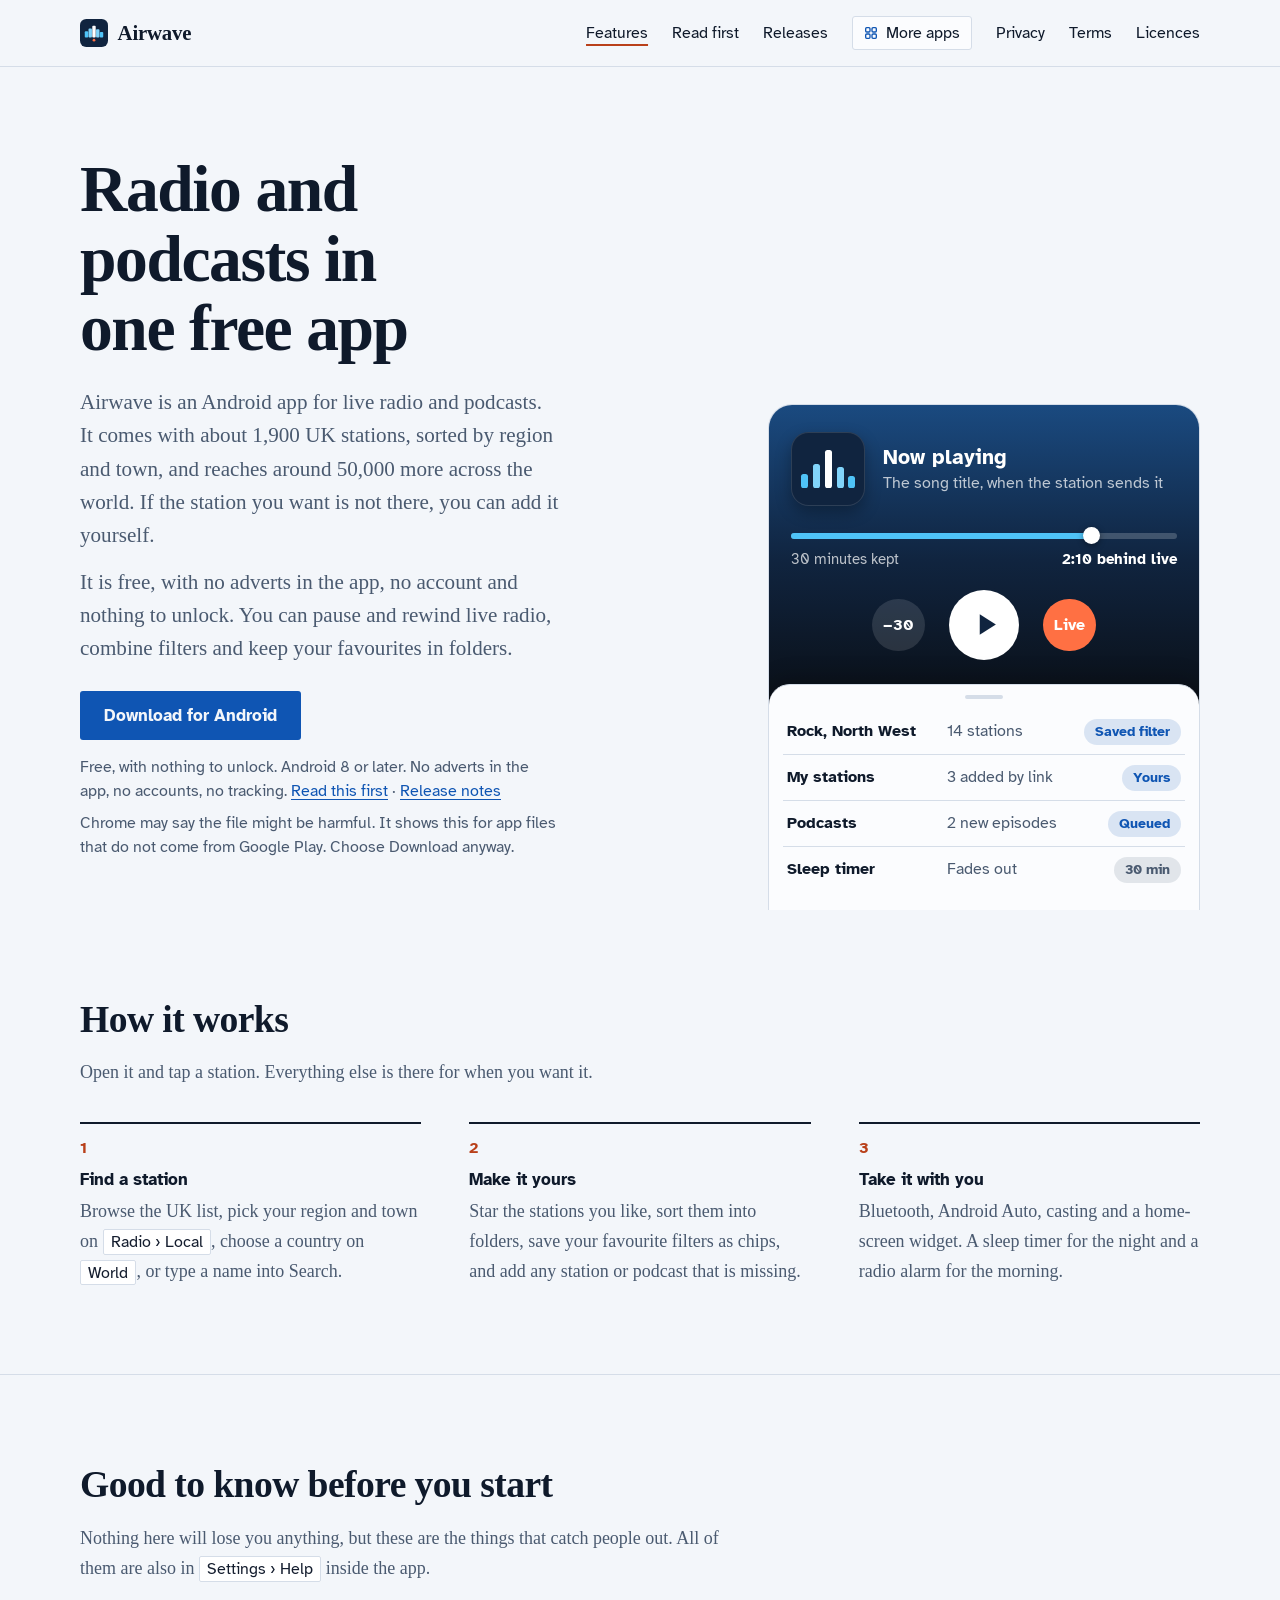
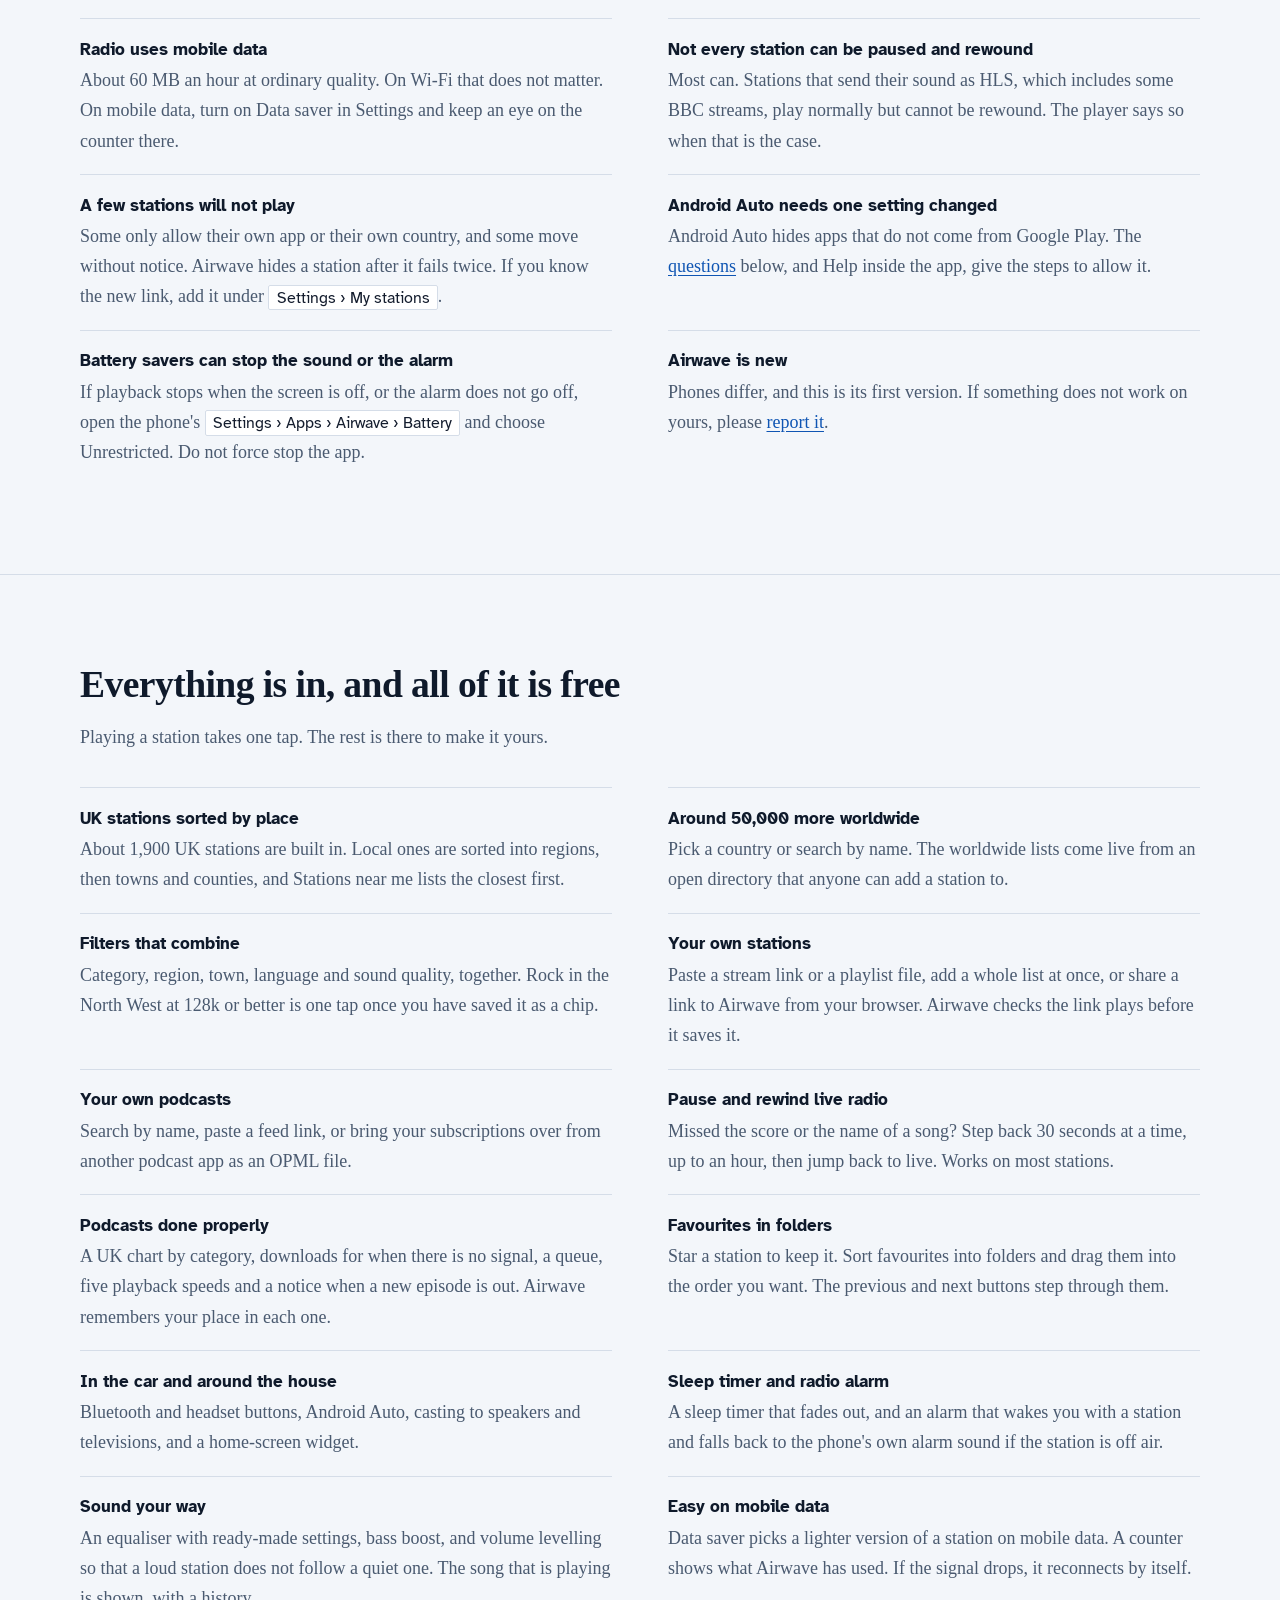
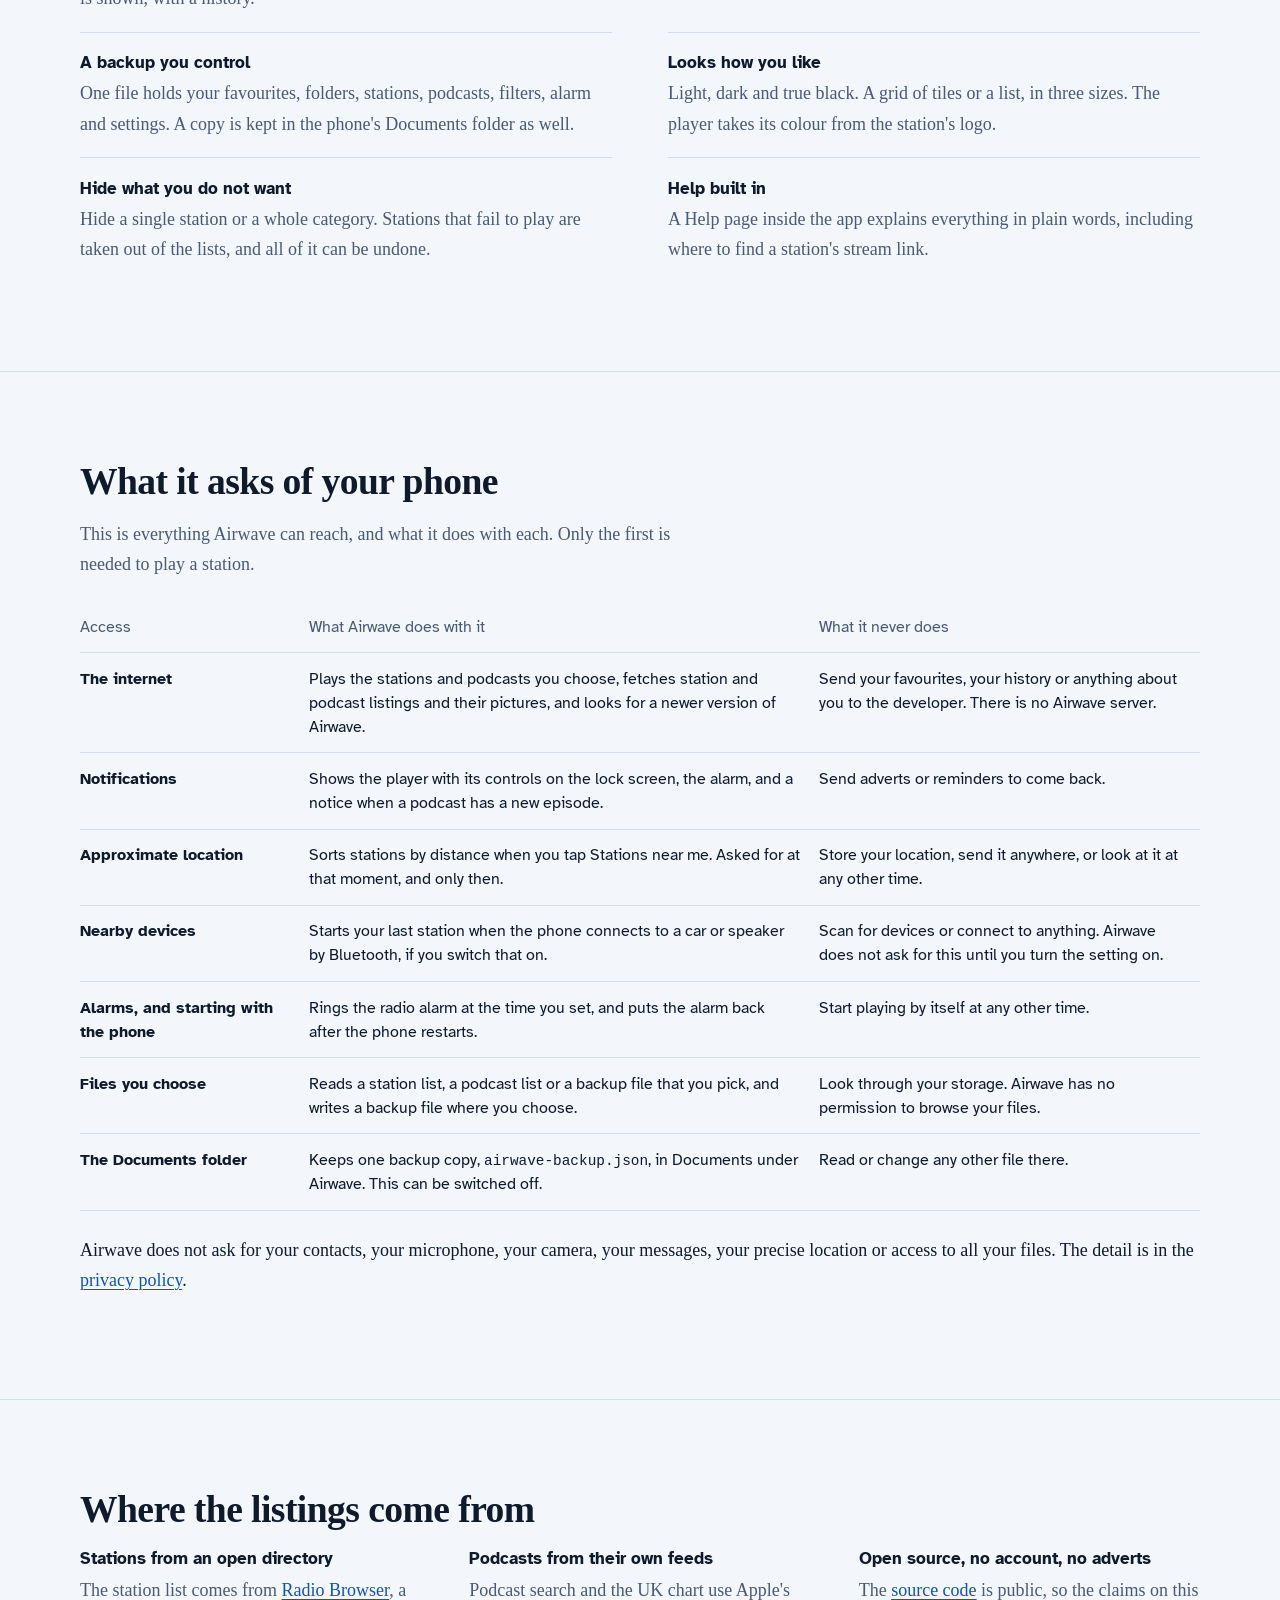
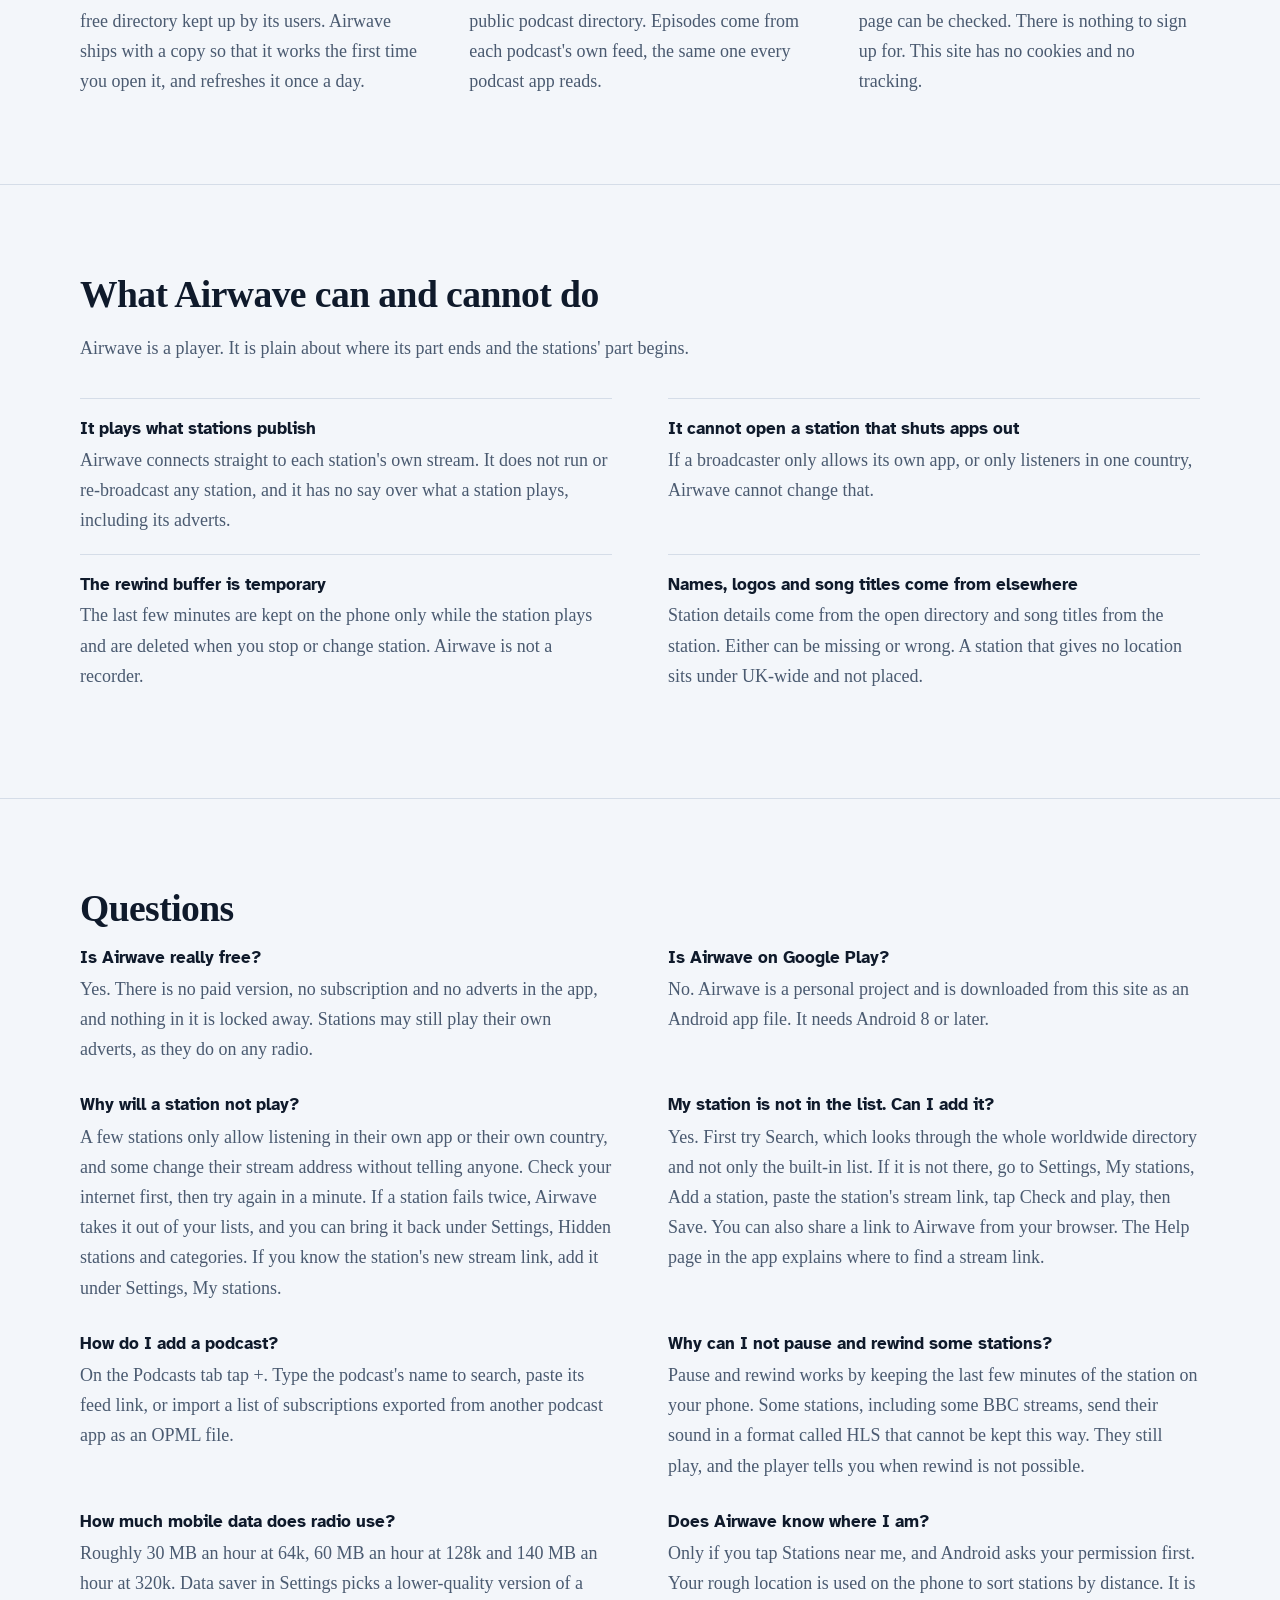
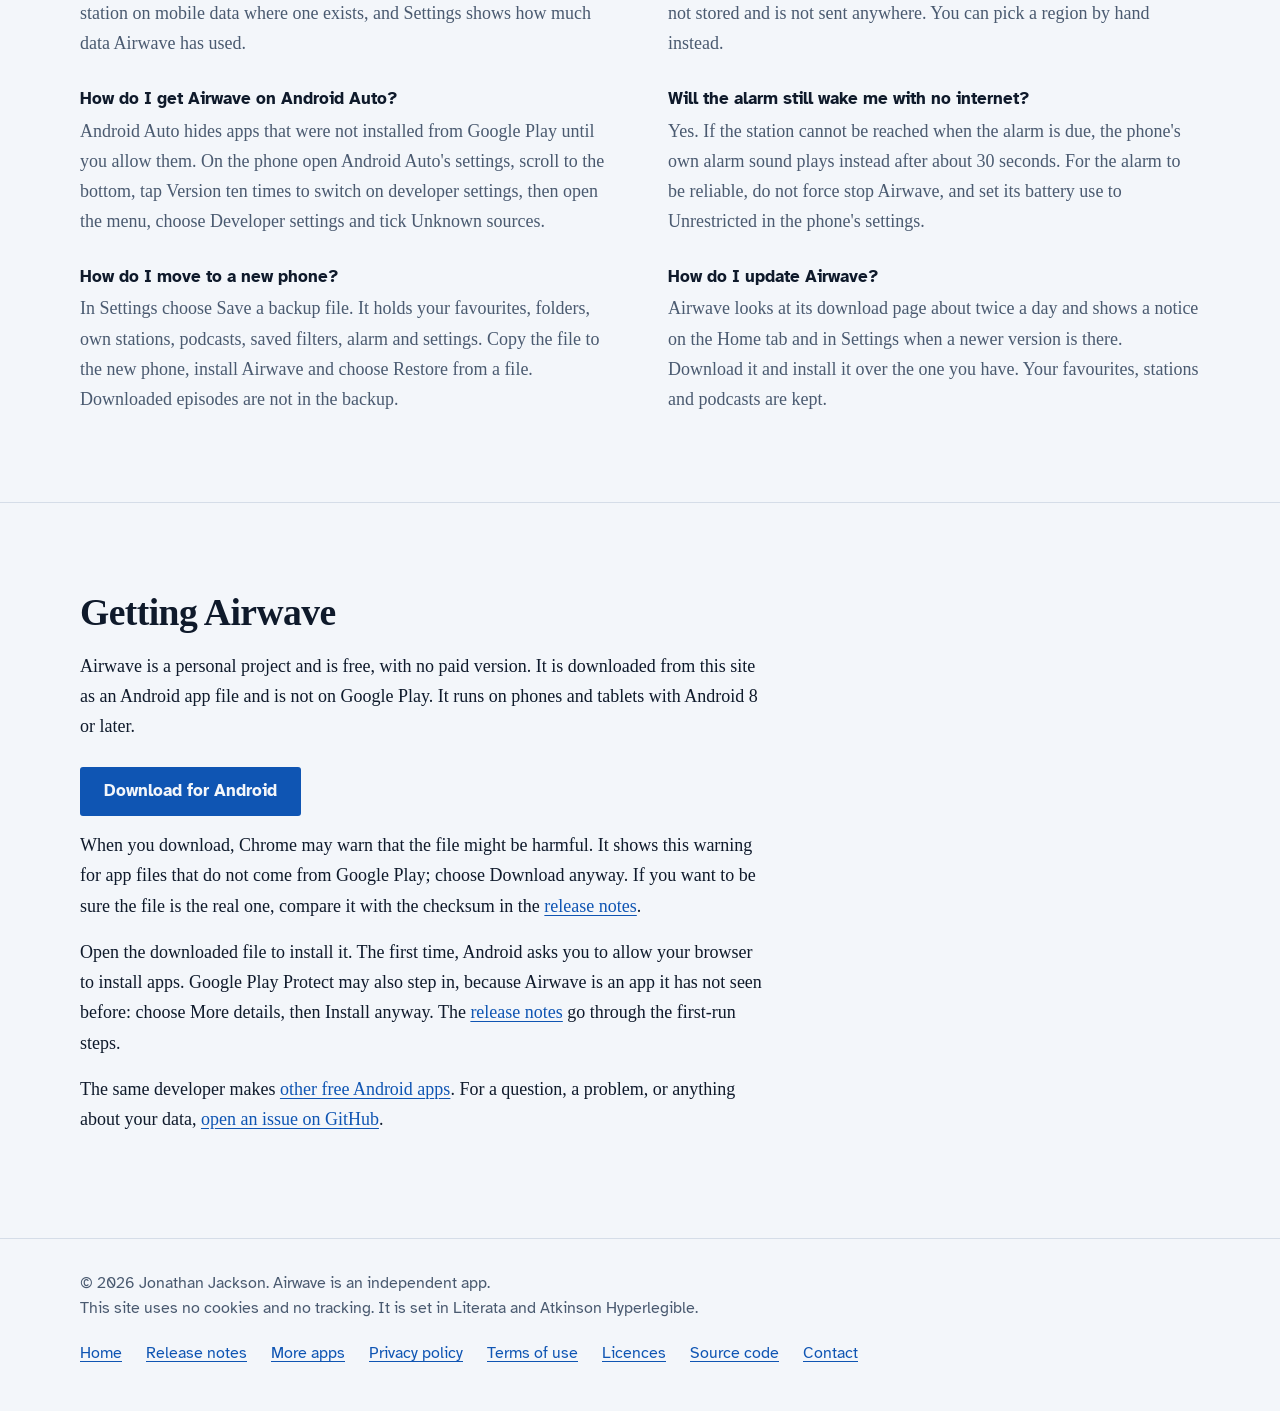
==== index.html @ a611cf80 "Airwave 1.0: first public release" ====
<!DOCTYPE html>
<html lang="en-GB">
<head>
<meta charset="utf-8">
<meta name="viewport" content="width=device-width, initial-scale=1">
<title>Airwave: a free radio and podcast app for Android</title>
<meta name="description" content="Airwave plays UK radio by region and town and around 50,000 stations worldwide, plus podcasts. Add your own stations, pause and rewind live radio. Free, no adverts in the app.">
<meta name="author" content="Jonathan Jackson">
<link rel="canonical" href="https://customgpter.github.io/airwave/">
<meta name="theme-color" content="#f3f6fa" media="(prefers-color-scheme: light)">
<meta name="theme-color" content="#0a0f16" media="(prefers-color-scheme: dark)">
<meta property="og:type" content="website">
<meta property="og:site_name" content="Airwave">
<meta property="og:title" content="Airwave: a free radio and podcast app for Android">
<meta property="og:description" content="Airwave plays UK radio by region and town and around 50,000 stations worldwide, plus podcasts. Add your own stations, pause and rewind live radio. Free, no adverts in the app.">
<meta property="og:url" content="https://customgpter.github.io/airwave/">
<meta property="og:image" content="https://customgpter.github.io/airwave/assets/og.png">
<meta property="og:image:width" content="1200">
<meta property="og:image:height" content="630">
<meta property="og:image:alt" content="The Airwave icon, five rising bars, beside the words: radio and podcasts in one free app">
<meta property="og:locale" content="en_GB">
<meta name="twitter:card" content="summary_large_image">
<link rel="icon" href="assets/favicon.svg" type="image/svg+xml">
<link rel="apple-touch-icon" href="assets/apple-touch-icon.png">
<link rel="preload" href="assets/fonts/literata-latin-700-normal.woff2" as="font" type="font/woff2" crossorigin>
<link rel="preload" href="assets/fonts/literata-latin-400-normal.woff2" as="font" type="font/woff2" crossorigin>
<link rel="stylesheet" href="assets/site.css?v=1">
<script type="application/ld+json">{"@context":"https://schema.org","@type":"SoftwareApplication","name":"Airwave","url":"https://customgpter.github.io/airwave/","description":"Airwave is an Android app for live radio and podcasts, with UK stations sorted by region and town, a worldwide directory, your own stations and podcasts, and pause and rewind for live radio.","applicationCategory":"MultimediaApplication","applicationSubCategory":"Internet radio and podcast player","operatingSystem":"Android 8 or later","softwareVersion":"1.0","downloadUrl":"https://github.com/CustomGPTer/airwave/releases/latest/download/Airwave.apk","releaseNotes":"https://customgpter.github.io/airwave/releases.html","offers":{"@type":"Offer","price":"0","priceCurrency":"GBP"},"inLanguage":"en-GB","image":"https://customgpter.github.io/airwave/assets/og.png","featureList":["UK stations sorted by place","Around 50,000 more worldwide","Filters that combine","Your own stations","Your own podcasts","Pause and rewind live radio","Podcasts done properly","Favourites in folders","In the car and around the house","Sleep timer and radio alarm","Sound your way","Easy on mobile data","A backup you control","Looks how you like","Hide what you do not want","Help built in"],"author":{"@type":"Person","name":"Jonathan Jackson"}}</script>
<script type="application/ld+json">{"@context":"https://schema.org","@type":"WebSite","name":"Airwave","url":"https://customgpter.github.io/airwave/","inLanguage":"en-GB"}</script>
<script type="application/ld+json">{"@context":"https://schema.org","@type":"FAQPage","mainEntity":[{"@type":"Question","name":"Is Airwave really free?","acceptedAnswer":{"@type":"Answer","text":"Yes. There is no paid version, no subscription and no adverts in the app, and nothing in it is locked away. Stations may still play their own adverts, as they do on any radio."}},{"@type":"Question","name":"Is Airwave on Google Play?","acceptedAnswer":{"@type":"Answer","text":"No. Airwave is a personal project and is downloaded from this site as an Android app file. It needs Android 8 or later."}},{"@type":"Question","name":"Why will a station not play?","acceptedAnswer":{"@type":"Answer","text":"A few stations only allow listening in their own app or their own country, and some change their stream address without telling anyone. Check your internet first, then try again in a minute. If a station fails twice, Airwave takes it out of your lists, and you can bring it back under Settings, Hidden stations and categories. If you know the station's new stream link, add it under Settings, My stations."}},{"@type":"Question","name":"My station is not in the list. Can I add it?","acceptedAnswer":{"@type":"Answer","text":"Yes. First try Search, which looks through the whole worldwide directory and not only the built-in list. If it is not there, go to Settings, My stations, Add a station, paste the station's stream link, tap Check and play, then Save. You can also share a link to Airwave from your browser. The Help page in the app explains where to find a stream link."}},{"@type":"Question","name":"How do I add a podcast?","acceptedAnswer":{"@type":"Answer","text":"On the Podcasts tab tap +. Type the podcast's name to search, paste its feed link, or import a list of subscriptions exported from another podcast app as an OPML file."}},{"@type":"Question","name":"Why can I not pause and rewind some stations?","acceptedAnswer":{"@type":"Answer","text":"Pause and rewind works by keeping the last few minutes of the station on your phone. Some stations, including some BBC streams, send their sound in a format called HLS that cannot be kept this way. They still play, and the player tells you when rewind is not possible."}},{"@type":"Question","name":"How much mobile data does radio use?","acceptedAnswer":{"@type":"Answer","text":"Roughly 30 MB an hour at 64k, 60 MB an hour at 128k and 140 MB an hour at 320k. Data saver in Settings picks a lower-quality version of a station on mobile data where one exists, and Settings shows how much data Airwave has used."}},{"@type":"Question","name":"Does Airwave know where I am?","acceptedAnswer":{"@type":"Answer","text":"Only if you tap Stations near me, and Android asks your permission first. Your rough location is used on the phone to sort stations by distance. It is not stored and is not sent anywhere. You can pick a region by hand instead."}},{"@type":"Question","name":"How do I get Airwave on Android Auto?","acceptedAnswer":{"@type":"Answer","text":"Android Auto hides apps that were not installed from Google Play until you allow them. On the phone open Android Auto's settings, scroll to the bottom, tap Version ten times to switch on developer settings, then open the menu, choose Developer settings and tick Unknown sources."}},{"@type":"Question","name":"Will the alarm still wake me with no internet?","acceptedAnswer":{"@type":"Answer","text":"Yes. If the station cannot be reached when the alarm is due, the phone's own alarm sound plays instead after about 30 seconds. For the alarm to be reliable, do not force stop Airwave, and set its battery use to Unrestricted in the phone's settings."}},{"@type":"Question","name":"How do I move to a new phone?","acceptedAnswer":{"@type":"Answer","text":"In Settings choose Save a backup file. It holds your favourites, folders, own stations, podcasts, saved filters, alarm and settings. Copy the file to the new phone, install Airwave and choose Restore from a file. Downloaded episodes are not in the backup."}},{"@type":"Question","name":"How do I update Airwave?","acceptedAnswer":{"@type":"Answer","text":"Airwave looks at its download page about twice a day and shows a notice on the Home tab and in Settings when a newer version is there. Download it and install it over the one you have. Your favourites, stations and podcasts are kept."}}]}</script>
</head>
<body>
<a class="skip" href="#main">Skip to content</a>
<header class="masthead">
<div class="wrap">
<a class="brand" href="./" aria-label="Airwave home"><svg viewBox="0 0 108 108" aria-hidden="true"><rect width="108" height="108" rx="24" fill="#10243f"/><g transform="translate(54 54) scale(1.32) translate(-56 -55)"><rect x="29" y="50" width="10" height="18" rx="2.5" fill="#4fc3f7"/><rect x="40" y="42" width="10" height="26" rx="2.5" fill="#81d4fa"/><rect x="51" y="34" width="10" height="34" rx="2.5" fill="#fff"/><rect x="62" y="44" width="10" height="24" rx="2.5" fill="#81d4fa"/><rect x="73" y="52" width="10" height="16" rx="2.5" fill="#4fc3f7"/><circle cx="56" cy="76" r="4" fill="#ff7043"/></g></svg><span>Airwave</span></a>
<nav aria-label="Main"><ul><li><a href="./#features" aria-current="page">Features</a></li><li><a href="./#first">Read first</a></li><li><a href="releases.html">Releases</a></li><li><a class="more-apps" href="more-apps.html"><svg viewBox="0 0 24 24" aria-hidden="true"><rect x="4" y="4" width="6.5" height="6.5" rx="1.6"/><rect x="13.5" y="4" width="6.5" height="6.5" rx="1.6"/><rect x="4" y="13.5" width="6.5" height="6.5" rx="1.6"/><rect x="13.5" y="13.5" width="6.5" height="6.5" rx="1.6"/></svg>More apps</a></li><li><a href="privacy.html">Privacy</a></li><li><a href="terms.html">Terms</a></li><li><a href="licences.html">Licences</a></li></ul></nav>
</div>
</header>
<main id="main">
<div class="hero">
<div class="wrap hero-grid">
<div class="hero-copy">
<h1>Radio and podcasts in one free app</h1>
<p class="lede">Airwave is an Android app for live radio and podcasts. It comes with about 1,900 UK stations, sorted by region and town, and reaches around 50,000 more across the world. If the station you want is not there, you can add it yourself.</p>
<p class="lede">It is free, with no adverts in the app, no account and nothing to unlock. You can pause and rewind live radio, combine filters and keep your favourites in folders.</p>
<p class="get"><a class="button" href="https://github.com/CustomGPTer/airwave/releases/latest/download/Airwave.apk">Download for Android</a></p>
<p class="facts">Free, with nothing to unlock. Android 8 or later. No adverts in the app, no accounts, no tracking. <a href="#first">Read this first</a> &middot; <a href="releases.html">Release notes</a></p>
<p class="facts">Chrome may say the file might be harmful. It shows this for app files that do not come from Google Play. Choose Download anyway.</p>
</div>
<div class="demo" role="img" aria-label="An example of Airwave at work. A station is playing, paused two minutes behind live, with buttons to step back, play and return to live. Below, a list shows a saved filter for rock stations in the North West, three stations the listener added, two new podcast episodes and a sleep timer."><div class="playing"><div class="pl-top"><span class="pl-art"><span class="pl-bars"><i style="--h:38;--i:0"></i><i style="--h:62;--i:1"></i><i style="--h:100;--i:2"></i><i style="--h:56;--i:3"></i><i style="--h:32;--i:4"></i></span></span><span class="pl-text"><span class="pl-name">Now playing</span><span class="pl-song">The song title, when the station sends it</span></span></div><div class="pl-line"><b></b><i></i></div><div class="pl-meta"><span>30 minutes kept</span><span class="pl-behind">2:10 behind live</span></div><div class="pl-keys"><span>&minus;30</span><span class="go"><svg viewBox="0 0 24 24" aria-hidden="true"><path fill="#10243f" d="M8 5v14l11-7z"/></svg></span><span class="live">Live</span></div></div><div class="sheet"><ul class="rows"><li class="row" style="--j:0"><span class="k">Rock, North West</span><span class="v">14 stations</span><span class="t">Saved filter</span></li><li class="row" style="--j:1"><span class="k">My stations</span><span class="v">3 added by link</span><span class="t">Yours</span></li><li class="row" style="--j:2"><span class="k">Podcasts</span><span class="v">2 new episodes</span><span class="t">Queued</span></li><li class="row open" style="--j:3"><span class="k">Sleep timer</span><span class="v">Fades out</span><span class="t">30 min</span></li></ul></div></div>
</div>
</div>

<section id="how" aria-labelledby="how-h">
<div class="wrap">
<h2 id="how-h">How it works</h2>
<p class="intro">Open it and tap a station. Everything else is there for when you want it.</p>
<ol class="steps">
<li><h3>Find a station</h3><p>Browse the UK list, pick your region and town on <span class="path">Radio &rsaquo; Local</span>, choose a country on <span class="path">World</span>, or type a name into Search.</p></li>
<li><h3>Make it yours</h3><p>Star the stations you like, sort them into folders, save your favourite filters as chips, and add any station or podcast that is missing.</p></li>
<li><h3>Take it with you</h3><p>Bluetooth, Android Auto, casting and a home-screen widget. A sleep timer for the night and a radio alarm for the morning.</p></li>
</ol>
</div>
</section>

<section id="first" aria-labelledby="first-h">
<div class="wrap">
<h2 id="first-h">Good to know before you start</h2>
<p class="intro">Nothing here will lose you anything, but these are the things that catch people out. All of them are also in <span class="path">Settings &rsaquo; Help</span> inside the app.</p>
<dl class="features">
<div><dt>Radio uses mobile data</dt><dd>About 60 MB an hour at ordinary quality. On Wi-Fi that does not matter. On mobile data, turn on Data saver in Settings and keep an eye on the counter there.</dd></div>
<div><dt>Not every station can be paused and rewound</dt><dd>Most can. Stations that send their sound as HLS, which includes some BBC streams, play normally but cannot be rewound. The player says so when that is the case.</dd></div>
<div><dt>A few stations will not play</dt><dd>Some only allow their own app or their own country, and some move without notice. Airwave hides a station after it fails twice. If you know the new link, add it under <span class="path">Settings &rsaquo; My stations</span>.</dd></div>
<div><dt>Android Auto needs one setting changed</dt><dd>Android Auto hides apps that do not come from Google Play. The <a href="#questions">questions</a> below, and Help inside the app, give the steps to allow it.</dd></div>
<div><dt>Battery savers can stop the sound or the alarm</dt><dd>If playback stops when the screen is off, or the alarm does not go off, open the phone's <span class="path">Settings &rsaquo; Apps &rsaquo; Airwave &rsaquo; Battery</span> and choose Unrestricted. Do not force stop the app.</dd></div>
<div><dt>Airwave is new</dt><dd>Phones differ, and this is its first version. If something does not work on yours, please <a href="https://github.com/CustomGPTer/airwave/issues">report it</a>.</dd></div>
</dl>
</div>
</section>

<section id="features" aria-labelledby="features-h">
<div class="wrap">
<h2 id="features-h">Everything is in, and all of it is free</h2>
<p class="intro">Playing a station takes one tap. The rest is there to make it yours.</p>
<dl class="features">
<div><dt>UK stations sorted by place</dt><dd>About 1,900 UK stations are built in. Local ones are sorted into regions, then towns and counties, and Stations near me lists the closest first.</dd></div>
<div><dt>Around 50,000 more worldwide</dt><dd>Pick a country or search by name. The worldwide lists come live from an open directory that anyone can add a station to.</dd></div>
<div><dt>Filters that combine</dt><dd>Category, region, town, language and sound quality, together. Rock in the North West at 128k or better is one tap once you have saved it as a chip.</dd></div>
<div><dt>Your own stations</dt><dd>Paste a stream link or a playlist file, add a whole list at once, or share a link to Airwave from your browser. Airwave checks the link plays before it saves it.</dd></div>
<div><dt>Your own podcasts</dt><dd>Search by name, paste a feed link, or bring your subscriptions over from another podcast app as an OPML file.</dd></div>
<div><dt>Pause and rewind live radio</dt><dd>Missed the score or the name of a song? Step back 30 seconds at a time, up to an hour, then jump back to live. Works on most stations.</dd></div>
<div><dt>Podcasts done properly</dt><dd>A UK chart by category, downloads for when there is no signal, a queue, five playback speeds and a notice when a new episode is out. Airwave remembers your place in each one.</dd></div>
<div><dt>Favourites in folders</dt><dd>Star a station to keep it. Sort favourites into folders and drag them into the order you want. The previous and next buttons step through them.</dd></div>
<div><dt>In the car and around the house</dt><dd>Bluetooth and headset buttons, Android Auto, casting to speakers and televisions, and a home-screen widget.</dd></div>
<div><dt>Sleep timer and radio alarm</dt><dd>A sleep timer that fades out, and an alarm that wakes you with a station and falls back to the phone's own alarm sound if the station is off air.</dd></div>
<div><dt>Sound your way</dt><dd>An equaliser with ready-made settings, bass boost, and volume levelling so that a loud station does not follow a quiet one. The song that is playing is shown, with a history.</dd></div>
<div><dt>Easy on mobile data</dt><dd>Data saver picks a lighter version of a station on mobile data. A counter shows what Airwave has used. If the signal drops, it reconnects by itself.</dd></div>
<div><dt>A backup you control</dt><dd>One file holds your favourites, folders, stations, podcasts, filters, alarm and settings. A copy is kept in the phone's Documents folder as well.</dd></div>
<div><dt>Looks how you like</dt><dd>Light, dark and true black. A grid of tiles or a list, in three sizes. The player takes its colour from the station's logo.</dd></div>
<div><dt>Hide what you do not want</dt><dd>Hide a single station or a whole category. Stations that fail to play are taken out of the lists, and all of it can be undone.</dd></div>
<div><dt>Help built in</dt><dd>A Help page inside the app explains everything in plain words, including where to find a station's stream link.</dd></div>
</dl>
</div>
</section>

<section id="permissions" aria-labelledby="permissions-h">
<div class="wrap">
<h2 id="permissions-h">What it asks of your phone</h2>
<p class="intro">This is everything Airwave can reach, and what it does with each. Only the first is needed to play a station.</p>
<div class="scroll">
<table>
<thead><tr><th scope="col">Access</th><th scope="col">What Airwave does with it</th><th scope="col">What it never does</th></tr></thead>
<tbody>
<tr><th scope="row">The internet</th><td>Plays the stations and podcasts you choose, fetches station and podcast listings and their pictures, and looks for a newer version of Airwave.</td><td>Send your favourites, your history or anything about you to the developer. There is no Airwave server.</td></tr>
<tr><th scope="row">Notifications</th><td>Shows the player with its controls on the lock screen, the alarm, and a notice when a podcast has a new episode.</td><td>Send adverts or reminders to come back.</td></tr>
<tr><th scope="row">Approximate location</th><td>Sorts stations by distance when you tap Stations near me. Asked for at that moment, and only then.</td><td>Store your location, send it anywhere, or look at it at any other time.</td></tr>
<tr><th scope="row">Nearby devices</th><td>Starts your last station when the phone connects to a car or speaker by Bluetooth, if you switch that on.</td><td>Scan for devices or connect to anything. Airwave does not ask for this until you turn the setting on.</td></tr>
<tr><th scope="row">Alarms, and starting with the phone</th><td>Rings the radio alarm at the time you set, and puts the alarm back after the phone restarts.</td><td>Start playing by itself at any other time.</td></tr>
<tr><th scope="row">Files you choose</th><td>Reads a station list, a podcast list or a backup file that you pick, and writes a backup file where you choose.</td><td>Look through your storage. Airwave has no permission to browse your files.</td></tr>
<tr><th scope="row">The Documents folder</th><td>Keeps one backup copy, <code>airwave-backup.json</code>, in Documents under Airwave. This can be switched off.</td><td>Read or change any other file there.</td></tr>
</tbody>
</table>
</div>
<p class="after-table">Airwave does not ask for your contacts, your microphone, your camera, your messages, your precise location or access to all your files. The detail is in the <a href="privacy.html">privacy policy</a>.</p>
</div>
</section>

<section id="listings" aria-labelledby="listings-h">
<div class="wrap">
<h2 id="listings-h">Where the listings come from</h2>
<ul class="plain">
<li><h3>Stations from an open directory</h3><p>The station list comes from <a href="https://www.radio-browser.info/">Radio Browser</a>, a free directory kept up by its users. Airwave ships with a copy so that it works the first time you open it, and refreshes it once a day.</p></li>
<li><h3>Podcasts from their own feeds</h3><p>Podcast search and the UK chart use Apple's public podcast directory. Episodes come from each podcast's own feed, the same one every podcast app reads.</p></li>
<li><h3>Open source, no account, no adverts</h3><p>The <a href="https://github.com/CustomGPTer/airwave">source code</a> is public, so the claims on this page can be checked. There is nothing to sign up for. This site has no cookies and no tracking.</p></li>
</ul>
</div>
</section>

<section id="limits" aria-labelledby="limits-h">
<div class="wrap">
<h2 id="limits-h">What Airwave can and cannot do</h2>
<p class="intro">Airwave is a player. It is plain about where its part ends and the stations' part begins.</p>
<dl class="features">
<div><dt>It plays what stations publish</dt><dd>Airwave connects straight to each station's own stream. It does not run or re-broadcast any station, and it has no say over what a station plays, including its adverts.</dd></div>
<div><dt>It cannot open a station that shuts apps out</dt><dd>If a broadcaster only allows its own app, or only listeners in one country, Airwave cannot change that.</dd></div>
<div><dt>The rewind buffer is temporary</dt><dd>The last few minutes are kept on the phone only while the station plays and are deleted when you stop or change station. Airwave is not a recorder.</dd></div>
<div><dt>Names, logos and song titles come from elsewhere</dt><dd>Station details come from the open directory and song titles from the station. Either can be missing or wrong. A station that gives no location sits under UK-wide and not placed.</dd></div>
</dl>
</div>
</section>

<section id="questions" aria-labelledby="questions-h">
<div class="wrap">
<h2 id="questions-h">Questions</h2>
<div class="faq">
<div><h3>Is Airwave really free?</h3><p>Yes. There is no paid version, no subscription and no adverts in the app, and nothing in it is locked away. Stations may still play their own adverts, as they do on any radio.</p></div><div><h3>Is Airwave on Google Play?</h3><p>No. Airwave is a personal project and is downloaded from this site as an Android app file. It needs Android 8 or later.</p></div><div><h3>Why will a station not play?</h3><p>A few stations only allow listening in their own app or their own country, and some change their stream address without telling anyone. Check your internet first, then try again in a minute. If a station fails twice, Airwave takes it out of your lists, and you can bring it back under Settings, Hidden stations and categories. If you know the station's new stream link, add it under Settings, My stations.</p></div><div><h3>My station is not in the list. Can I add it?</h3><p>Yes. First try Search, which looks through the whole worldwide directory and not only the built-in list. If it is not there, go to Settings, My stations, Add a station, paste the station's stream link, tap Check and play, then Save. You can also share a link to Airwave from your browser. The Help page in the app explains where to find a stream link.</p></div><div><h3>How do I add a podcast?</h3><p>On the Podcasts tab tap +. Type the podcast's name to search, paste its feed link, or import a list of subscriptions exported from another podcast app as an OPML file.</p></div><div><h3>Why can I not pause and rewind some stations?</h3><p>Pause and rewind works by keeping the last few minutes of the station on your phone. Some stations, including some BBC streams, send their sound in a format called HLS that cannot be kept this way. They still play, and the player tells you when rewind is not possible.</p></div><div><h3>How much mobile data does radio use?</h3><p>Roughly 30 MB an hour at 64k, 60 MB an hour at 128k and 140 MB an hour at 320k. Data saver in Settings picks a lower-quality version of a station on mobile data where one exists, and Settings shows how much data Airwave has used.</p></div><div><h3>Does Airwave know where I am?</h3><p>Only if you tap Stations near me, and Android asks your permission first. Your rough location is used on the phone to sort stations by distance. It is not stored and is not sent anywhere. You can pick a region by hand instead.</p></div><div><h3>How do I get Airwave on Android Auto?</h3><p>Android Auto hides apps that were not installed from Google Play until you allow them. On the phone open Android Auto's settings, scroll to the bottom, tap Version ten times to switch on developer settings, then open the menu, choose Developer settings and tick Unknown sources.</p></div><div><h3>Will the alarm still wake me with no internet?</h3><p>Yes. If the station cannot be reached when the alarm is due, the phone's own alarm sound plays instead after about 30 seconds. For the alarm to be reliable, do not force stop Airwave, and set its battery use to Unrestricted in the phone's settings.</p></div><div><h3>How do I move to a new phone?</h3><p>In Settings choose Save a backup file. It holds your favourites, folders, own stations, podcasts, saved filters, alarm and settings. Copy the file to the new phone, install Airwave and choose Restore from a file. Downloaded episodes are not in the backup.</p></div><div><h3>How do I update Airwave?</h3><p>Airwave looks at its download page about twice a day and shows a notice on the Home tab and in Settings when a newer version is there. Download it and install it over the one you have. Your favourites, stations and podcasts are kept.</p></div>
</div>
</div>
</section>

<section id="get" aria-labelledby="get-h">
<div class="wrap"><div class="measure">
<h2 id="get-h">Getting Airwave</h2>
<p>Airwave is a personal project and is free, with no paid version. It is downloaded from this site as an Android app file and is not on Google Play. It runs on phones and tablets with Android 8 or later.</p>
<p class="get"><a class="button" href="https://github.com/CustomGPTer/airwave/releases/latest/download/Airwave.apk">Download for Android</a></p>
<p>When you download, Chrome may warn that the file might be harmful. It shows this warning for app files that do not come from Google Play; choose Download anyway. If you want to be sure the file is the real one, compare it with the checksum in the <a href="releases.html#checking">release notes</a>.</p>
<p>Open the downloaded file to install it. The first time, Android asks you to allow your browser to install apps. Google Play Protect may also step in, because Airwave is an app it has not seen before: choose More details, then Install anyway. The <a href="releases.html#installing">release notes</a> go through the first-run steps.</p>
<p>The same developer makes <a href="more-apps.html">other free Android apps</a>. For a question, a problem, or anything about your data, <a href="https://github.com/CustomGPTer/airwave/issues">open an issue on GitHub</a>.</p>
</div></div>
</section>
</main>
<footer class="colophon">
<div class="wrap">
<div>
<p>&copy; 2026 Jonathan Jackson. Airwave is an independent app.</p>
<p>This site uses no cookies and no tracking. It is set in Literata and Atkinson Hyperlegible.</p>
</div>
<nav aria-label="Footer"><ul>
<li><a href="./">Home</a></li>
<li><a href="releases.html">Release notes</a></li>
<li><a href="more-apps.html">More apps</a></li>
<li><a href="privacy.html">Privacy policy</a></li>
<li><a href="terms.html">Terms of use</a></li>
<li><a href="licences.html">Licences</a></li>
<li><a href="https://github.com/CustomGPTer/airwave">Source code</a></li>
<li><a href="https://github.com/CustomGPTer/airwave/issues">Contact</a></li>
</ul></nav>
</div>
</footer>
</body>
</html>
---- assets/site.css ----
@font-face{font-family:"Literata";src:url("fonts/literata-latin-400-normal.woff2") format("woff2");font-weight:400;font-style:normal;font-display:swap}
@font-face{font-family:"Literata";src:url("fonts/literata-latin-400-italic.woff2") format("woff2");font-weight:400;font-style:italic;font-display:swap}
@font-face{font-family:"Literata";src:url("fonts/literata-latin-700-normal.woff2") format("woff2");font-weight:700;font-style:normal;font-display:swap}
@font-face{font-family:"Atkinson Hyperlegible";src:url("fonts/atkinson-hyperlegible-latin-400-normal.woff2") format("woff2");font-weight:400;font-style:normal;font-display:swap}
@font-face{font-family:"Atkinson Hyperlegible";src:url("fonts/atkinson-hyperlegible-latin-700-normal.woff2") format("woff2");font-weight:700;font-style:normal;font-display:swap}

:root{
  --paper:#f3f6fa; --sheet:#fbfcfe; --ink:#0f1a2b; --soft:#4a5a70; --rule:#d5dde8;
  --key:#0f55b3; --mark:#b9401a; --label:#ffffff; --label-ink:#141d2e;
  --serif:"Literata",Georgia,"Times New Roman",serif;
  --sans:"Atkinson Hyperlegible",system-ui,-apple-system,"Segoe UI",Roboto,sans-serif;
  color-scheme:light dark;
}
@media (prefers-color-scheme:dark){
  :root{--paper:#0a0f16; --sheet:#111a26; --ink:#e8eef7; --soft:#9fb0c6; --rule:#1f2c3e;
    --key:#6fb4ff; --mark:#ffa67e; --label:#172233; --label-ink:#e8eef7}
}

*,*::before,*::after{box-sizing:border-box}
html{-webkit-text-size-adjust:100%;scroll-behavior:smooth}
@media (prefers-reduced-motion:reduce){html{scroll-behavior:auto}}
body{margin:0;background:var(--paper);color:var(--ink);font:400 1.125rem/1.68 var(--serif);text-rendering:optimizeLegibility}
img,svg{max-width:100%;display:block}
a{color:var(--key);text-decoration-thickness:.06em;text-underline-offset:.18em}
a:hover{text-decoration-thickness:.12em}
:focus-visible{outline:3px solid var(--mark);outline-offset:3px;border-radius:2px}
code{font:.9em/1 ui-monospace,SFMono-Regular,Menlo,Consolas,monospace;overflow-wrap:anywhere}
.skip{position:absolute;left:-999px;top:0;background:var(--ink);color:var(--paper);padding:.6rem 1rem;z-index:10}
.skip:focus{left:.5rem;top:.5rem}

.wrap{width:min(70rem,100% - 2.5rem);margin-inline:auto}
.measure{max-width:43rem}

/* ---------- masthead */
.masthead{border-bottom:1px solid var(--rule)}
.masthead .wrap{display:flex;flex-wrap:wrap;align-items:center;justify-content:space-between;gap:.5rem 2rem;padding-block:1rem}
.brand{display:inline-flex;align-items:center;gap:.6rem;font:700 1.3rem/1 var(--serif);color:var(--ink);text-decoration:none;letter-spacing:-.01em}
.brand svg{width:1.75rem;height:1.75rem;flex:none}
.masthead nav ul{display:flex;flex-wrap:wrap;gap:.25rem 1.5rem;list-style:none;margin:0;padding:0;font:400 1rem/1.4 var(--sans)}
.masthead nav a{color:var(--ink);text-decoration:none;padding-block:.35rem;display:inline-block}
.masthead nav a:hover,.masthead nav a[aria-current="page"]{text-decoration:underline;text-decoration-color:var(--mark);text-decoration-thickness:.14em;text-underline-offset:.4em}

/* ---------- hero */
.hero{padding-block:clamp(2.5rem,7vw,5.5rem) 0}
.hero-grid{display:grid;gap:clamp(2rem,5vw,4rem);align-items:end}
@media (min-width:60rem){.hero-grid{grid-template-columns:minmax(0,5fr) minmax(0,6fr)}}
.hero-copy{padding-bottom:clamp(1rem,4vw,3.5rem)}
h1{font:700 clamp(2.5rem,6.2vw,4.1rem)/1.06 var(--serif);letter-spacing:-.022em;margin:0 0 1.4rem;text-wrap:balance}
.lede{font-size:clamp(1.15rem,2.1vw,1.32rem);line-height:1.58;color:var(--soft);margin:0 0 1.4rem;max-width:33rem}
.facts{font:400 1rem/1.5 var(--sans);color:var(--soft);margin:0}

/* the demo: the one place the page shows off */
.demo{font:400 clamp(.82rem,1.5vw,1rem)/1.3 var(--sans);width:100%;max-width:27rem;margin-inline:auto;border:1px solid var(--rule);border-bottom:0;border-radius:1.5em 1.5em 0 0;background:var(--sheet);overflow:hidden}
@media (min-width:60rem){.demo{margin-inline:auto 0}}
.playing{color:#fff;padding:1.7em 1.4em 2.8em;background:linear-gradient(180deg,#1a4a80 0,#10243f 52%,#0a0f16 100%)}
.pl-top{display:flex;align-items:center;gap:1.1em}
.pl-art{flex:none;display:grid;place-items:center;width:4.6em;height:4.6em;border-radius:1.1em;background:#10243f;box-shadow:0 .4em 1em rgba(0,0,0,.3),inset 0 0 0 1px rgba(255,255,255,.12)}
.pl-bars{display:flex;align-items:flex-end;gap:.3em;height:2.4em}
.pl-bars i{width:.44em;height:calc(var(--h) * 1%);border-radius:.16em;background:#81d4fa;transform-origin:bottom}
.pl-bars i:nth-child(3){background:#fff}
.pl-bars i:first-child,.pl-bars i:last-child{background:#4fc3f7}
.pl-text{min-width:0}
.pl-name{display:block;font-weight:700;font-size:1.3em}
.pl-song{display:block;color:rgba(255,255,255,.72);margin-top:.15em}
.pl-line{position:relative;height:.36em;border-radius:1em;background:rgba(255,255,255,.2);margin:1.7em 0 .7em}
.pl-line b{position:absolute;inset:0 22% 0 0;border-radius:1em;background:#4fc3f7}
.pl-line i{position:absolute;left:78%;top:50%;width:1.05em;height:1.05em;margin:-.525em 0 0 -.525em;border-radius:50%;background:#fff;box-shadow:0 .1em .4em rgba(0,0,0,.4)}
.pl-meta{display:flex;justify-content:space-between;gap:1em;font-size:.92em;color:rgba(255,255,255,.72)}
.pl-behind{color:#fff;font-weight:700}
.pl-keys{display:flex;justify-content:center;align-items:center;gap:1.5em;margin-top:1.3em}
.pl-keys span{display:grid;place-items:center;width:3.3em;height:3.3em;border-radius:50%;background:rgba(255,255,255,.12);font-weight:700}
.pl-keys .go{width:4.4em;height:4.4em;background:#fff}
.pl-keys .go svg{width:2.2em;height:2.2em;margin-left:.15em}
.pl-keys .live{background:#ff7043}
.sheet{position:relative;border-top:1px solid var(--rule);border-radius:1.3em 1.3em 0 0;margin-top:-1.3em;background:var(--sheet);padding:1.5em .9em 1.1em;box-shadow:0 -.5em 1.4em rgba(0,0,0,.14)}
.sheet::before{content:"";position:absolute;left:50%;top:.6em;width:2.4em;height:.26em;margin-left:-1.2em;border-radius:1em;background:var(--rule)}
.rows{list-style:none;margin:0;padding:0}
.row{display:grid;grid-template-columns:minmax(0,9.2em) minmax(0,1fr) auto;align-items:center;gap:.8em;padding:.6em .25em;border-bottom:1px solid var(--rule)}
.row:last-child{border-bottom:0}
.row .k{font-weight:700;white-space:nowrap}
.row .v{color:var(--soft);min-width:0;overflow:hidden;text-overflow:ellipsis;white-space:nowrap}
.row .t{font-weight:700;font-size:.85em;border-radius:2em;padding:.3em .8em;white-space:nowrap;background:color-mix(in srgb,var(--key) 14%,transparent);color:var(--key)}
.row.open .t{background:color-mix(in srgb,var(--soft) 14%,transparent);color:var(--soft)}
@media (prefers-reduced-motion:no-preference){
  .pl-bars i{animation:beat 1.1s ease-in-out infinite alternate;animation-delay:calc(var(--i) * -230ms)}
  .row{animation:shelve .6s cubic-bezier(.2,.8,.25,1) both;animation-delay:calc(var(--j,0) * 90ms + 300ms)}
  .row .t{animation:tagin .4s ease both;animation-delay:calc(var(--j,0) * 200ms + 1.2s)}
  @keyframes beat{from{transform:scaleY(.45)}to{transform:scaleY(1)}}
  @keyframes shelve{from{opacity:0;transform:translateY(-1.1rem)}60%{opacity:1}to{opacity:1;transform:none}}
  @keyframes tagin{from{opacity:0;transform:translateX(.6em)}to{opacity:1;transform:none}}
}

/* ---------- sections */
section{padding-block:clamp(3rem,7vw,5.5rem)}
section + section{border-top:1px solid var(--rule)}
h2{font:700 clamp(1.7rem,3.4vw,2.35rem)/1.15 var(--serif);letter-spacing:-.015em;margin:0 0 1rem;text-wrap:balance}
h3{font:700 1.08rem/1.35 var(--sans);margin:0 0 .3rem}
p{margin:0 0 1rem}
.intro{color:var(--soft);max-width:40rem;margin-bottom:2.2rem}

.steps{list-style:none;counter-reset:s;margin:0;padding:0;display:grid;gap:2rem 3rem}
@media (min-width:52rem){.steps{grid-template-columns:repeat(3,minmax(0,1fr))}}
.steps li{counter-increment:s;border-top:2px solid var(--ink);padding-top:1rem}
.steps li::before{content:counter(s);font:700 1rem/1 var(--sans);color:var(--mark);display:block;margin-bottom:.7rem}
.steps p{margin:0;color:var(--soft)}
.path{font:400 1rem/1.5 var(--sans);background:var(--label);color:var(--label-ink);border:1px solid var(--rule);border-radius:2px;padding:.1rem .45rem;white-space:nowrap}

.features{display:grid;gap:0 3.5rem;margin:0}
@media (min-width:46rem){.features{grid-template-columns:repeat(2,minmax(0,1fr))}}
.features div{padding:1.15rem 0;border-top:1px solid var(--rule)}
.features dt{font:700 1.08rem/1.35 var(--sans)}
.features dd{margin:.25rem 0 0;color:var(--soft)}

.scroll{overflow-x:auto}
table{width:100%;border-collapse:collapse;font:400 1rem/1.5 var(--sans)}
th,td{text-align:left;vertical-align:top;padding:.85rem 1.2rem .85rem 0;border-top:1px solid var(--rule)}
thead th{border-top:0;color:var(--soft);font-weight:400;padding-top:0}
tbody th{font-weight:700;min-width:11rem}
tr:last-child>*{border-bottom:1px solid var(--rule)}

.plain{list-style:none;margin:0;padding:0;display:grid;gap:1.6rem 3rem}
@media (min-width:52rem){.plain{grid-template-columns:repeat(3,minmax(0,1fr))}}
.plain p{color:var(--soft);margin:0}

.faq{display:grid;gap:1.8rem 3.5rem}
@media (min-width:52rem){.faq{grid-template-columns:repeat(2,minmax(0,1fr))}}
.faq p{color:var(--soft);margin:0}

/* ---------- document pages */
.doc{padding-block:clamp(2.5rem,6vw,4.5rem) clamp(3rem,7vw,5rem)}
.doc h1{font-size:clamp(2.2rem,5vw,3.2rem)}
.doc .lede{max-width:none}
.doc h2{font-size:1.5rem;margin-top:2.8rem;scroll-margin-top:1.5rem}
.doc h3{margin-top:1.6rem}
.doc ul{padding-left:1.25rem;margin:0 0 1rem}
.doc li{margin:.4rem 0}
.contents{font:400 1rem/1.5 var(--sans);border-block:1px solid var(--rule);padding-block:1rem;margin-block:2rem}
.contents ul{list-style:none;margin:.4rem 0 0;padding:0;columns:2 14rem;column-gap:2rem}
.contents li{margin:.2rem 0;break-inside:avoid}
.note{border-left:3px solid var(--mark);padding:.2rem 0 .2rem 1.1rem;color:var(--soft)}

/* ---------- download and release notes */
.button{display:inline-block;background:var(--key);color:var(--paper);font:700 1.05rem/1.2 var(--sans);text-decoration:none;padding:.9rem 1.5rem;border-radius:3px}
.button:hover{text-decoration:underline;text-decoration-thickness:.1em;text-underline-offset:.22em}
.get{margin:1.6rem 0 .9rem}
.get .facts{margin-top:.9rem}
.facts + .facts{margin-top:.5rem}
.lede + .lede{margin-top:-.6rem}
.more{margin:1.6rem 0 0;font:700 1rem/1.5 var(--sans)}
.cmp{min-width:56rem;margin:1.4rem 0 1rem}
.cmp th,.cmp td{padding:.8rem .9rem}
.cmp thead th{color:var(--ink);font-weight:700;vertical-align:bottom;padding-top:.8rem}
.cmp small{display:block;font-weight:400;font-size:.82rem;line-height:1.35;color:var(--soft)}
.cmp tbody th{min-width:13rem;padding-left:0}
.cmp thead th:first-child{padding-left:0}
.cmp .ours{background:var(--sheet);box-shadow:inset 1px 0 var(--rule),inset -1px 0 var(--rule)}
.yes{color:var(--key);font-weight:700}
.pay{color:var(--mark);font-weight:700}
.na{color:var(--soft)}
.kinds td{font-weight:400;min-width:9.5rem}
.cmp .app{display:none}
.key{font:400 .95rem/1.55 var(--sans);color:var(--soft);margin:0 0 .6rem}
@media (max-width:54rem){
  .cmp{min-width:0}
  .cmp thead{position:absolute;width:1px;height:1px;overflow:hidden;clip-path:inset(50%)}
  .cmp tbody,.cmp tr,.cmp th,.cmp td{display:block}
  .cmp tr{padding:1rem 0;border-top:1px solid var(--rule)}
  .cmp th,.cmp td{border:0;padding:0}
  .cmp tbody th{min-width:0;margin-bottom:.55rem}
  .cmp td{display:grid;grid-template-columns:8.5rem 1fr;gap:.75rem;padding:.22rem 0}
  .cmp .app{display:block;font-weight:400;color:var(--soft)}
  .cmp .ours{background:none;box-shadow:none}
  .cmp .ours .app{color:var(--ink);font-weight:700}
  .kinds td{grid-template-columns:1fr;gap:0;padding:.35rem 0;min-width:0}
  .kinds .app{font-weight:700;color:var(--ink)}
}
.sum{font-size:.95rem;overflow-wrap:anywhere}
.release{border-top:1px solid var(--rule);margin-top:2.4rem;padding-top:1.9rem;scroll-margin-top:1rem}
.doc .release h2{margin-top:0}
.contents + .release{border-top:0;margin-top:0;padding-top:.4rem}
.ver{font:700 .86rem/1 var(--sans);letter-spacing:.09em;text-transform:uppercase;color:var(--mark);margin:0 0 .6rem}
.when{font:400 .98rem/1.5 var(--sans);color:var(--soft);margin:-.35rem 0 .2rem}
.tag{display:inline-block;background:var(--label);color:var(--label-ink);border:1px solid var(--rule);border-radius:2px;font-weight:700;font-size:.78rem;letter-spacing:.06em;text-transform:uppercase;padding:.05rem .45rem;margin-right:.6rem}
.doc .release h3{font:700 .8rem/1.3 var(--sans);letter-spacing:.09em;text-transform:uppercase;color:var(--soft);margin:1.25rem 0 .2rem}
.release ul{margin-bottom:0}

/* ---------- other apps */
.doc .apps{list-style:none;margin:2.4rem 0 0;padding:0;display:grid;gap:1.4rem}
.doc .apps li{margin:0}
@media (min-width:54rem){.apps{grid-template-columns:repeat(2,minmax(0,1fr))}}
.card{background:var(--sheet);border:1px solid var(--rule);border-radius:6px;padding:1.6rem 1.6rem 1.4rem;display:flex;flex-direction:column}
.card-head{display:flex;align-items:center;gap:1.1rem;margin-bottom:1rem}
.card-head svg{width:4rem;height:4rem;flex:none;border-radius:22%}
.doc .card h2{font-size:1.6rem;margin:0}
.card .line{font:400 1rem/1.4 var(--sans);color:var(--soft);margin:.15rem 0 0}
.card > p{color:var(--soft)}
.card .get{margin:auto 0 .7rem;padding-top:.6rem}
.card .when{margin:auto 0 .5rem;padding-top:.6rem}
.card .facts{margin:0}
.doc .apps + .measure h2{margin-top:3.2rem}

/* ---------- colophon */
.colophon{border-top:1px solid var(--rule);font:400 .98rem/1.6 var(--sans);color:var(--soft)}
.colophon .wrap{display:flex;flex-wrap:wrap;justify-content:space-between;gap:1rem 3rem;padding-block:2rem 2.6rem}
.colophon ul{display:flex;flex-wrap:wrap;gap:.3rem 1.5rem;list-style:none;margin:0;padding:0}
.colophon p{margin:0}
.after-table{margin-top:1.5rem}

/* ---------- more apps, and fixes for phones */
.masthead nav ul{align-items:center}
.masthead nav a.more-apps{display:inline-flex;align-items:center;gap:.45rem;border:1px solid var(--rule);border-radius:3px;background:var(--sheet);padding:.3rem .7rem .3rem .6rem}
.masthead nav a.more-apps svg{width:1em;height:1em;flex:none;fill:none;stroke:var(--key);stroke-width:2;stroke-linecap:round;stroke-linejoin:round}
.masthead nav a.more-apps:hover,.masthead nav a.more-apps[aria-current="page"]{text-decoration:none;border-color:var(--key)}
/* On a phone the legal pages are reached from the foot of the page, which keeps the header to one line. */
@media (max-width:40rem){.masthead nav ul{gap:.25rem .75rem;font-size:.95rem}.masthead nav a.more-apps{padding:.28rem .6rem .28rem .5rem;gap:.38rem}.masthead nav li:nth-last-child(-n+3){display:none}}
@media (max-width:23.5rem){.masthead nav ul{gap:.25rem .65rem}.masthead nav a.more-apps svg{display:none}.masthead nav a.more-apps{padding-inline:.6rem}}
.doc .mapps{list-style:none;margin:2.4rem 0 0;padding:0;display:grid;gap:1.4rem}
@media (min-width:50rem){.doc .mapps{grid-template-columns:repeat(2,minmax(0,1fr))}}
.doc .mapp{margin:0;display:flex;flex-direction:column;background:var(--sheet);border:1px solid var(--rule);border-radius:6px;overflow:hidden}
.mapp-cover{position:relative;height:6.5rem;background:linear-gradient(135deg,var(--b),var(--b2));overflow:hidden}
.mapp-cover svg{position:absolute;right:-1.2rem;top:-1.6rem;width:11rem;height:11rem;max-width:none;opacity:.22}
.mapp-body{display:flex;flex-direction:column;flex:1;padding:0 1.5rem 1.4rem}
.mapp-icon{width:4.25rem;height:4.25rem;border-radius:1rem;margin-top:-2.1rem;position:relative;box-shadow:0 0 0 4px var(--sheet)}
.doc .mapp h2{font-size:1.6rem;margin:.9rem 0 .1rem}
.mapp-kind{font:400 1rem/1.4 var(--sans);color:var(--soft);margin:0 0 .8rem}
.mapp-say{color:var(--soft);margin:0 0 1.2rem}
.mapp-go{display:flex;flex-wrap:wrap;align-items:center;gap:.7rem 1.4rem;margin:auto 0 0;font:700 1rem/1.4 var(--sans)}
.mapp-go .button{font-size:1rem;padding:.75rem 1.15rem}
.mapp-needs{font:400 .92rem/1.5 var(--sans);color:var(--soft);margin:.9rem 0 0}
.doc .mapps + .measure h2{margin-top:3.2rem}
.doc a{overflow-wrap:anywhere}
.colophon li a{display:inline-block;padding-block:.2rem}
/* On a phone a table becomes a stack: the row's name, then its cells side by side. */
@media (max-width:40rem){
  table:not(.cmp),table:not(.cmp) thead,table:not(.cmp) tbody{display:block}
  table:not(.cmp) tr{display:flex;flex-wrap:wrap;gap:.3rem 1.1rem;padding:.9rem 0;border-top:1px solid var(--rule)}
  table:not(.cmp) thead tr{border-top:0;padding-top:0}
  table:not(.cmp) tbody tr:last-child{border-bottom:1px solid var(--rule)}
  table:not(.cmp) th,table:not(.cmp) td{display:block;border:0;padding:0;flex:1 1 0;min-width:0;overflow-wrap:break-word}
  table:not(.cmp) tr>:first-child{flex:0 0 100%;min-width:0}
}
/* ---------- end of more apps, and fixes for phones */
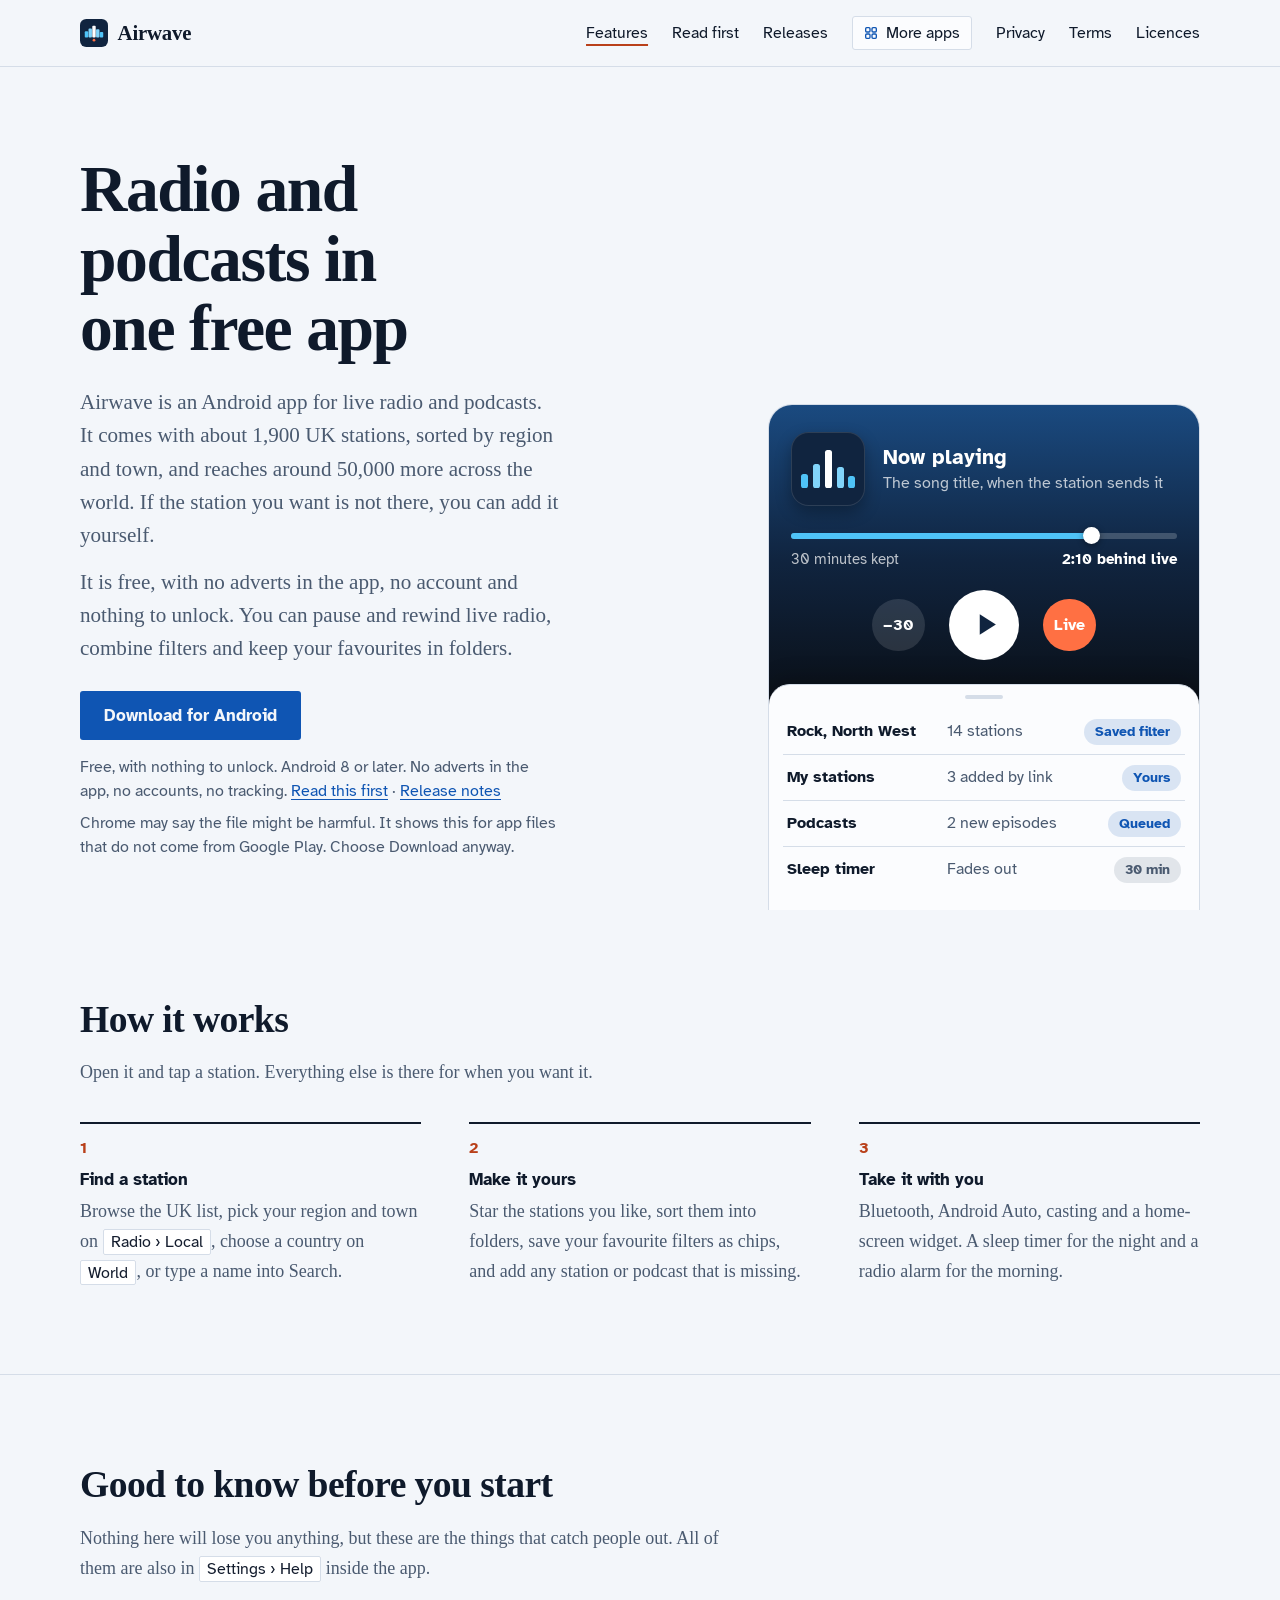
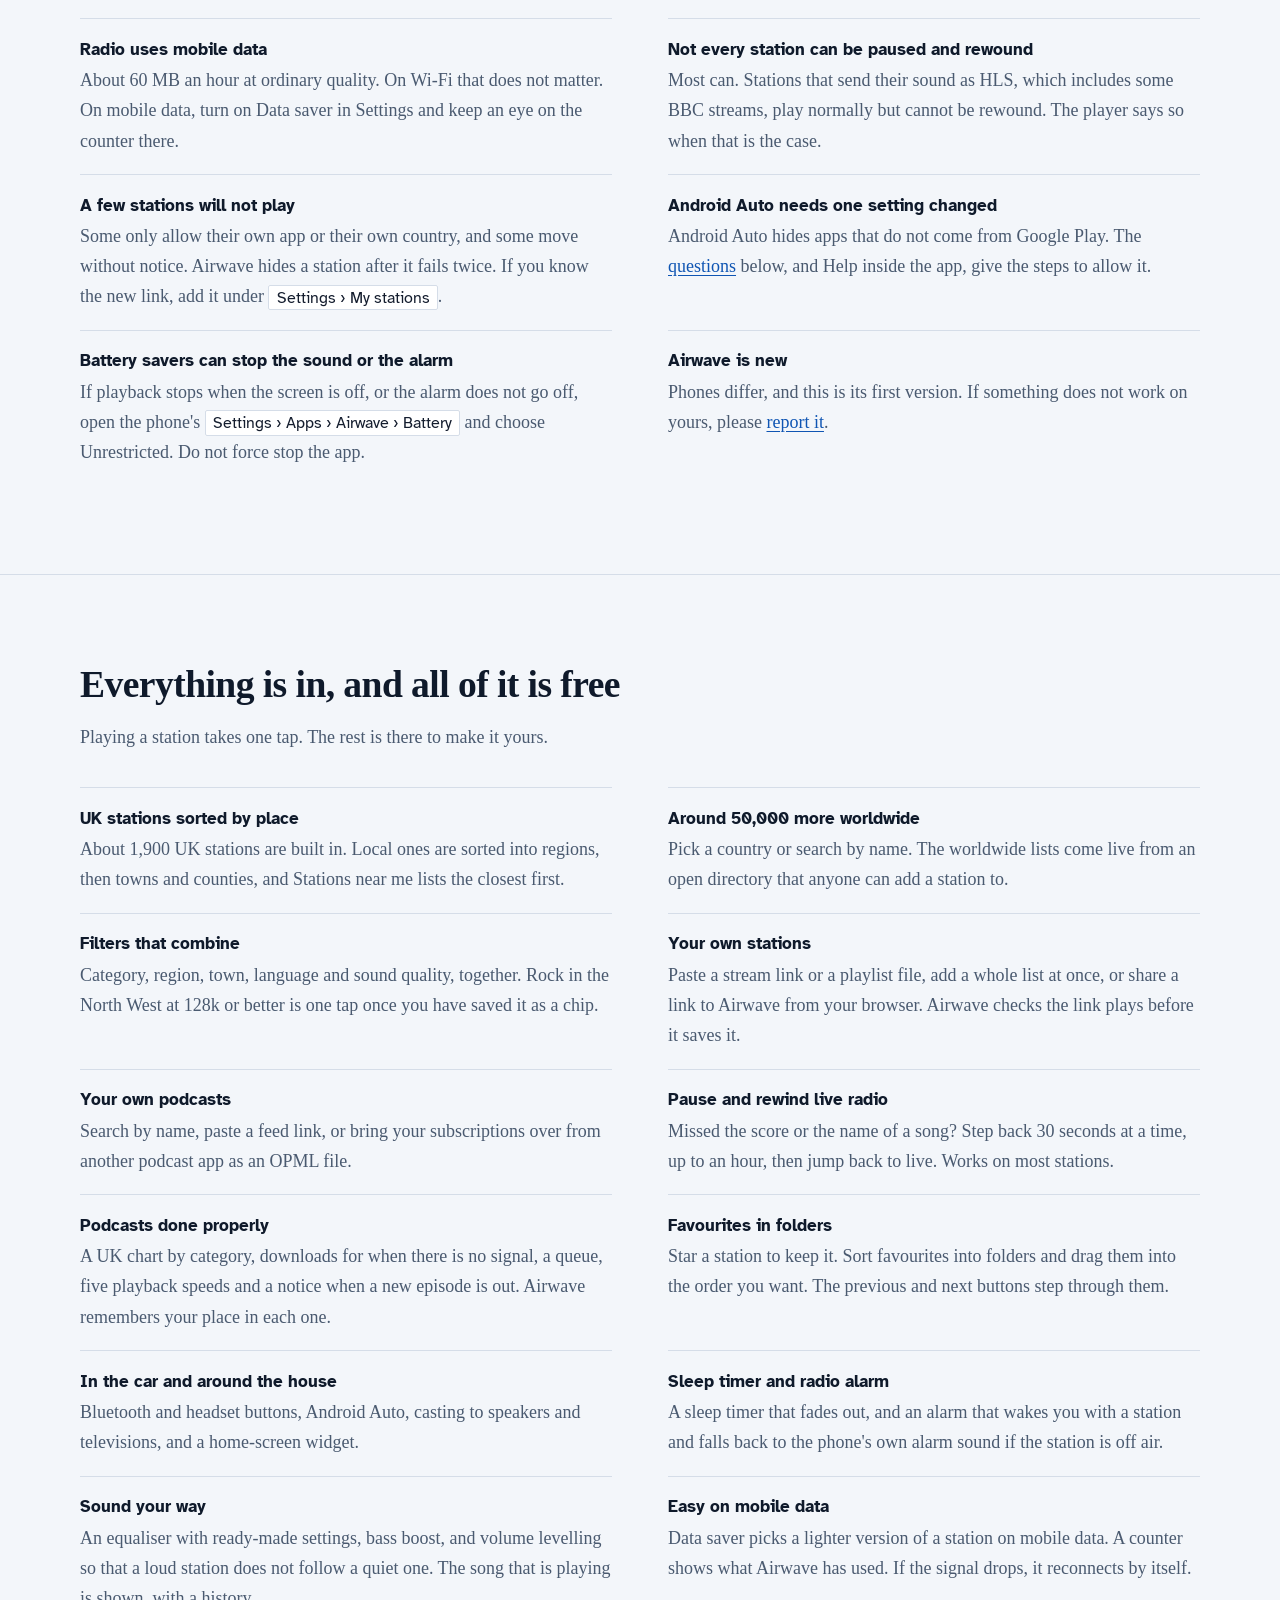
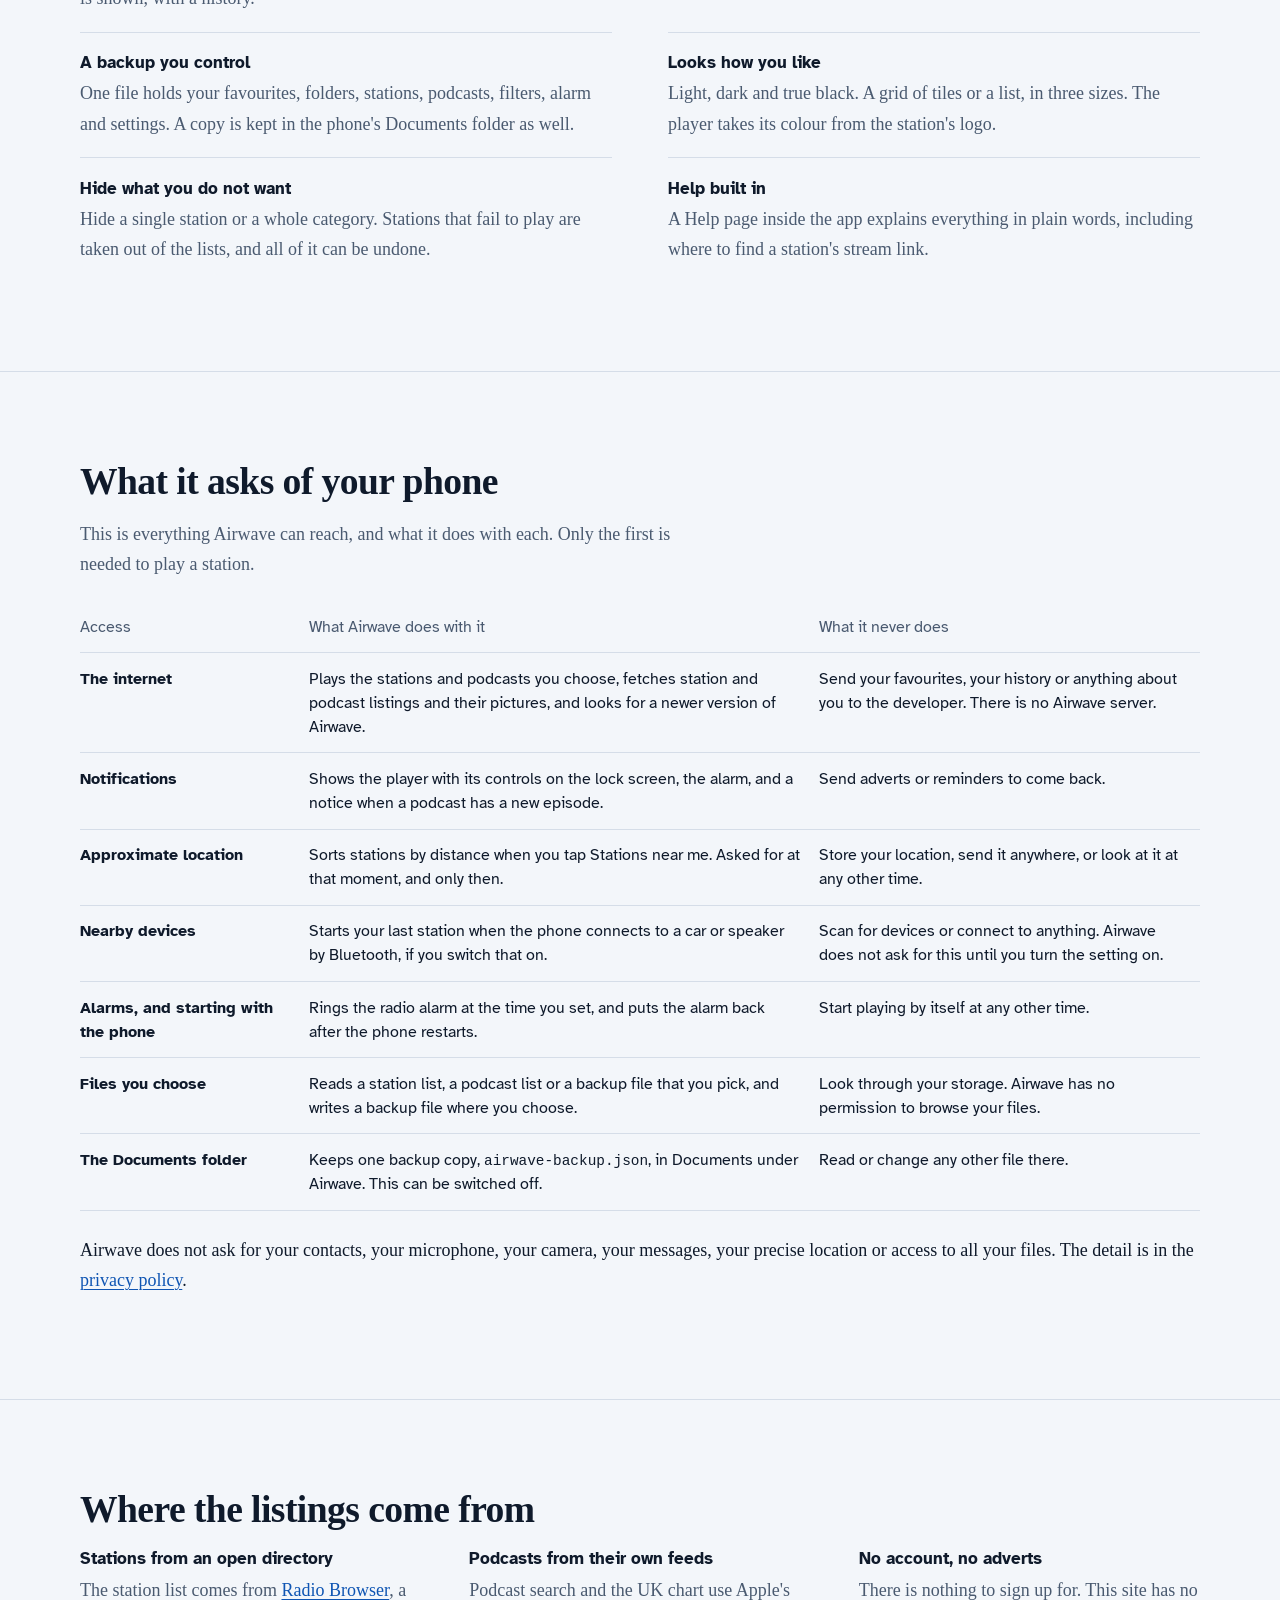
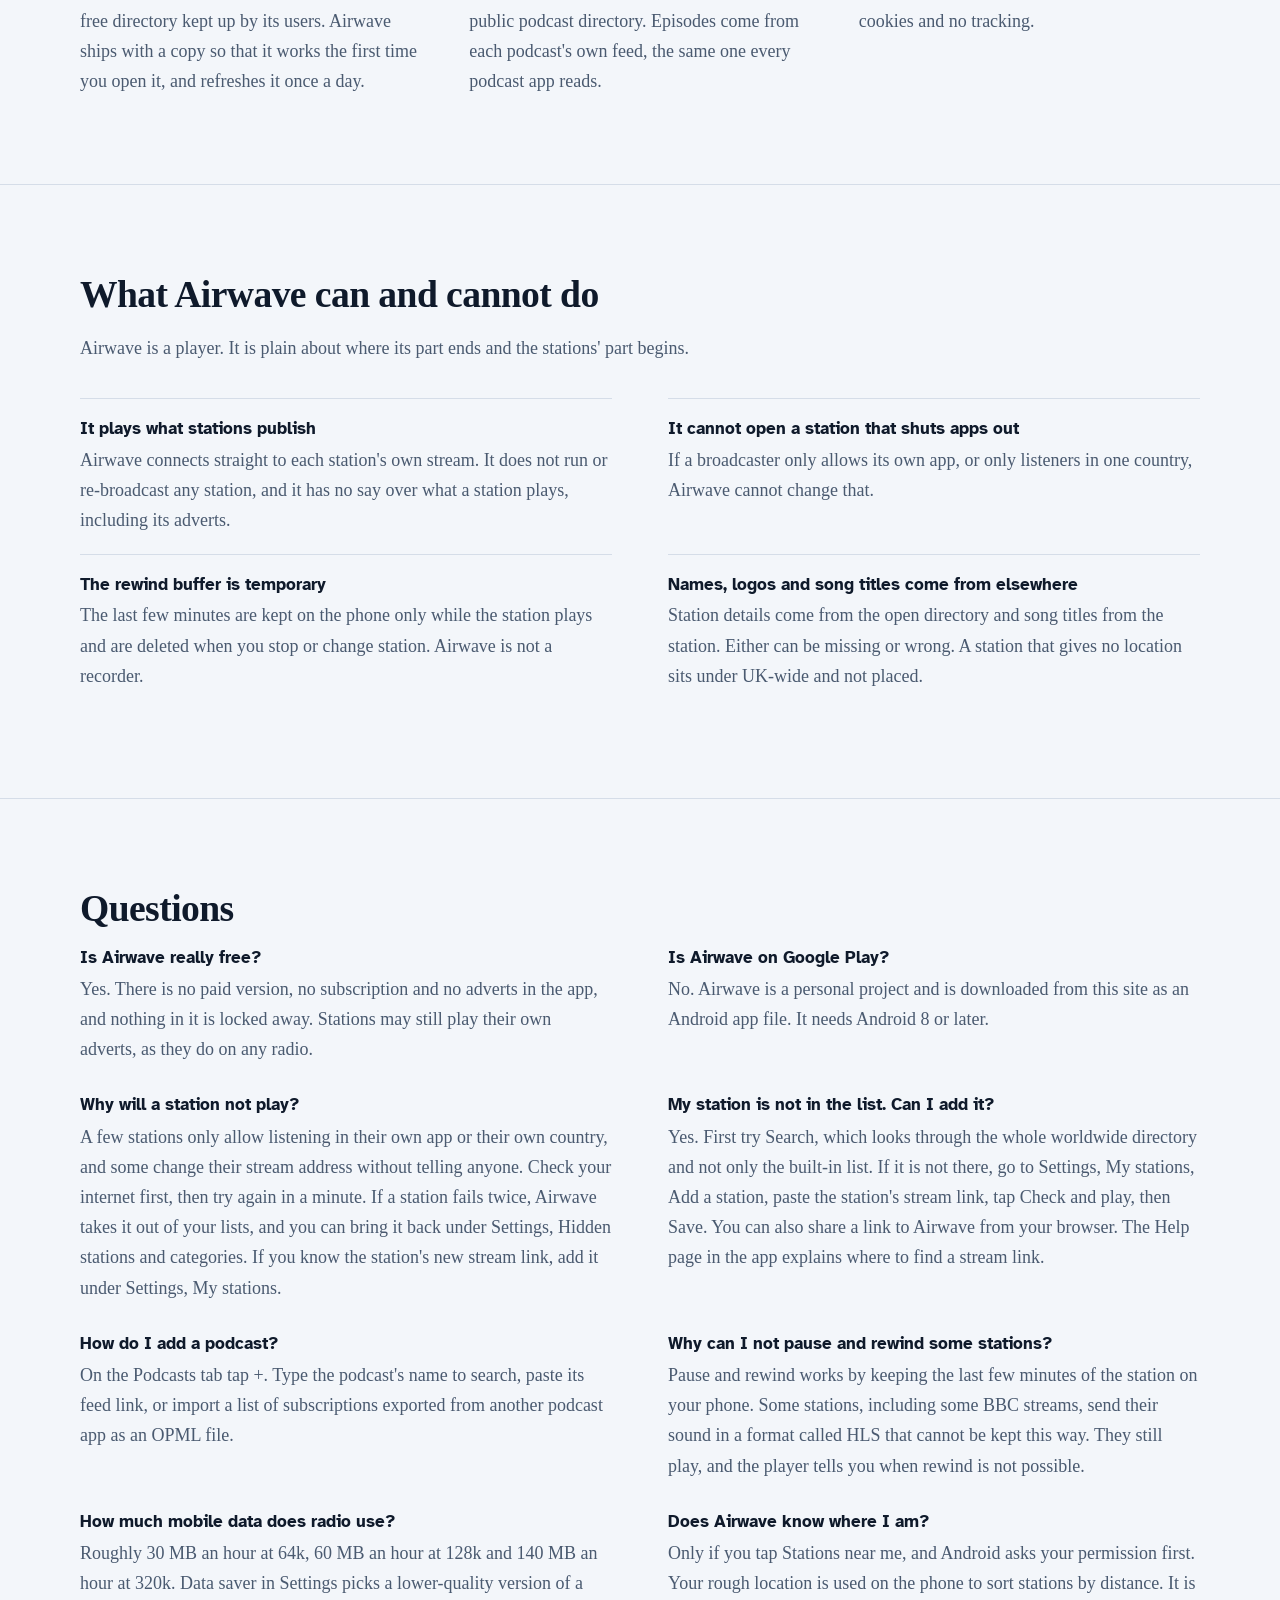
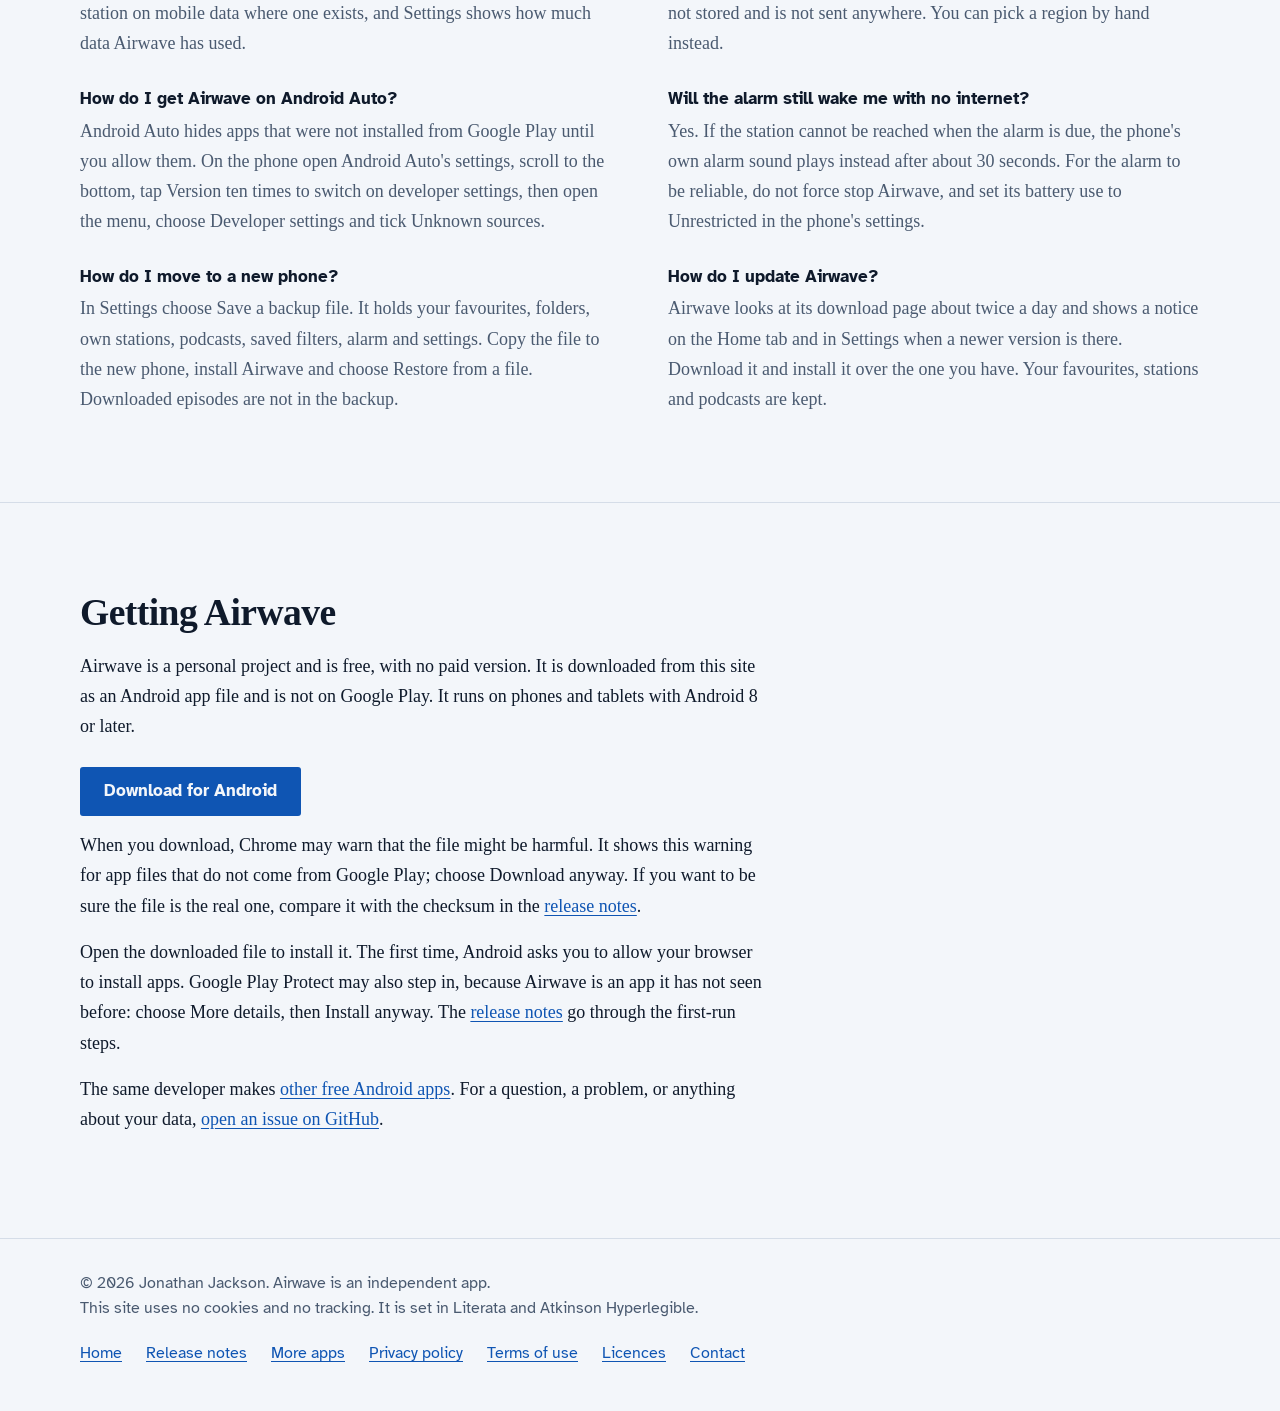
==== commit 0ffbf642: "Website and app releases only: the app's source code is no longer published" ====
--- a/index.html
+++ b/index.html
@@ -132,7 +132,7 @@
 <ul class="plain">
 <li><h3>Stations from an open directory</h3><p>The station list comes from <a href="https://www.radio-browser.info/">Radio Browser</a>, a free directory kept up by its users. Airwave ships with a copy so that it works the first time you open it, and refreshes it once a day.</p></li>
 <li><h3>Podcasts from their own feeds</h3><p>Podcast search and the UK chart use Apple's public podcast directory. Episodes come from each podcast's own feed, the same one every podcast app reads.</p></li>
-<li><h3>Open source, no account, no adverts</h3><p>The <a href="https://github.com/CustomGPTer/airwave">source code</a> is public, so the claims on this page can be checked. There is nothing to sign up for. This site has no cookies and no tracking.</p></li>
+<li><h3>No account, no adverts</h3><p>There is nothing to sign up for. This site has no cookies and no tracking.</p></li>
 </ul>
 </div>
 </section>
@@ -183,7 +183,6 @@
 <li><a href="privacy.html">Privacy policy</a></li>
 <li><a href="terms.html">Terms of use</a></li>
 <li><a href="licences.html">Licences</a></li>
-<li><a href="https://github.com/CustomGPTer/airwave">Source code</a></li>
 <li><a href="https://github.com/CustomGPTer/airwave/issues">Contact</a></li>
 </ul></nav>
 </div>
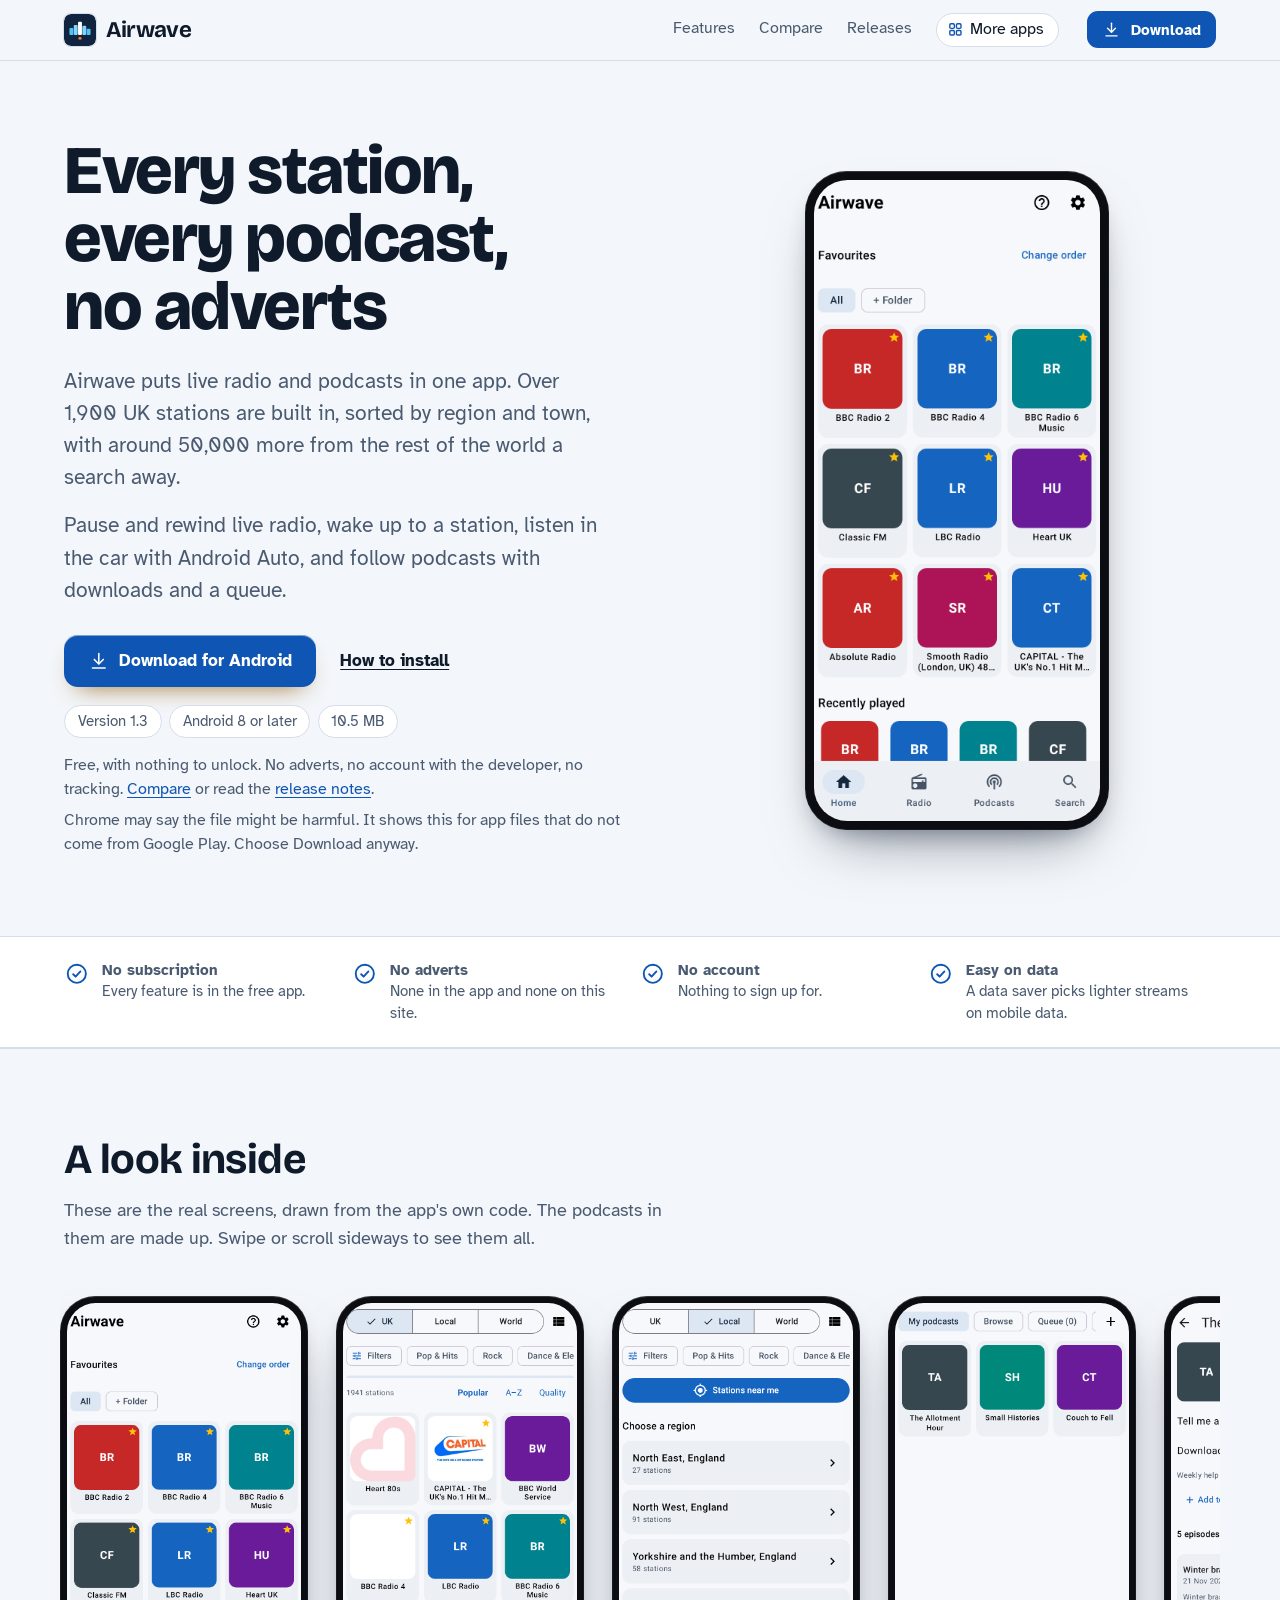
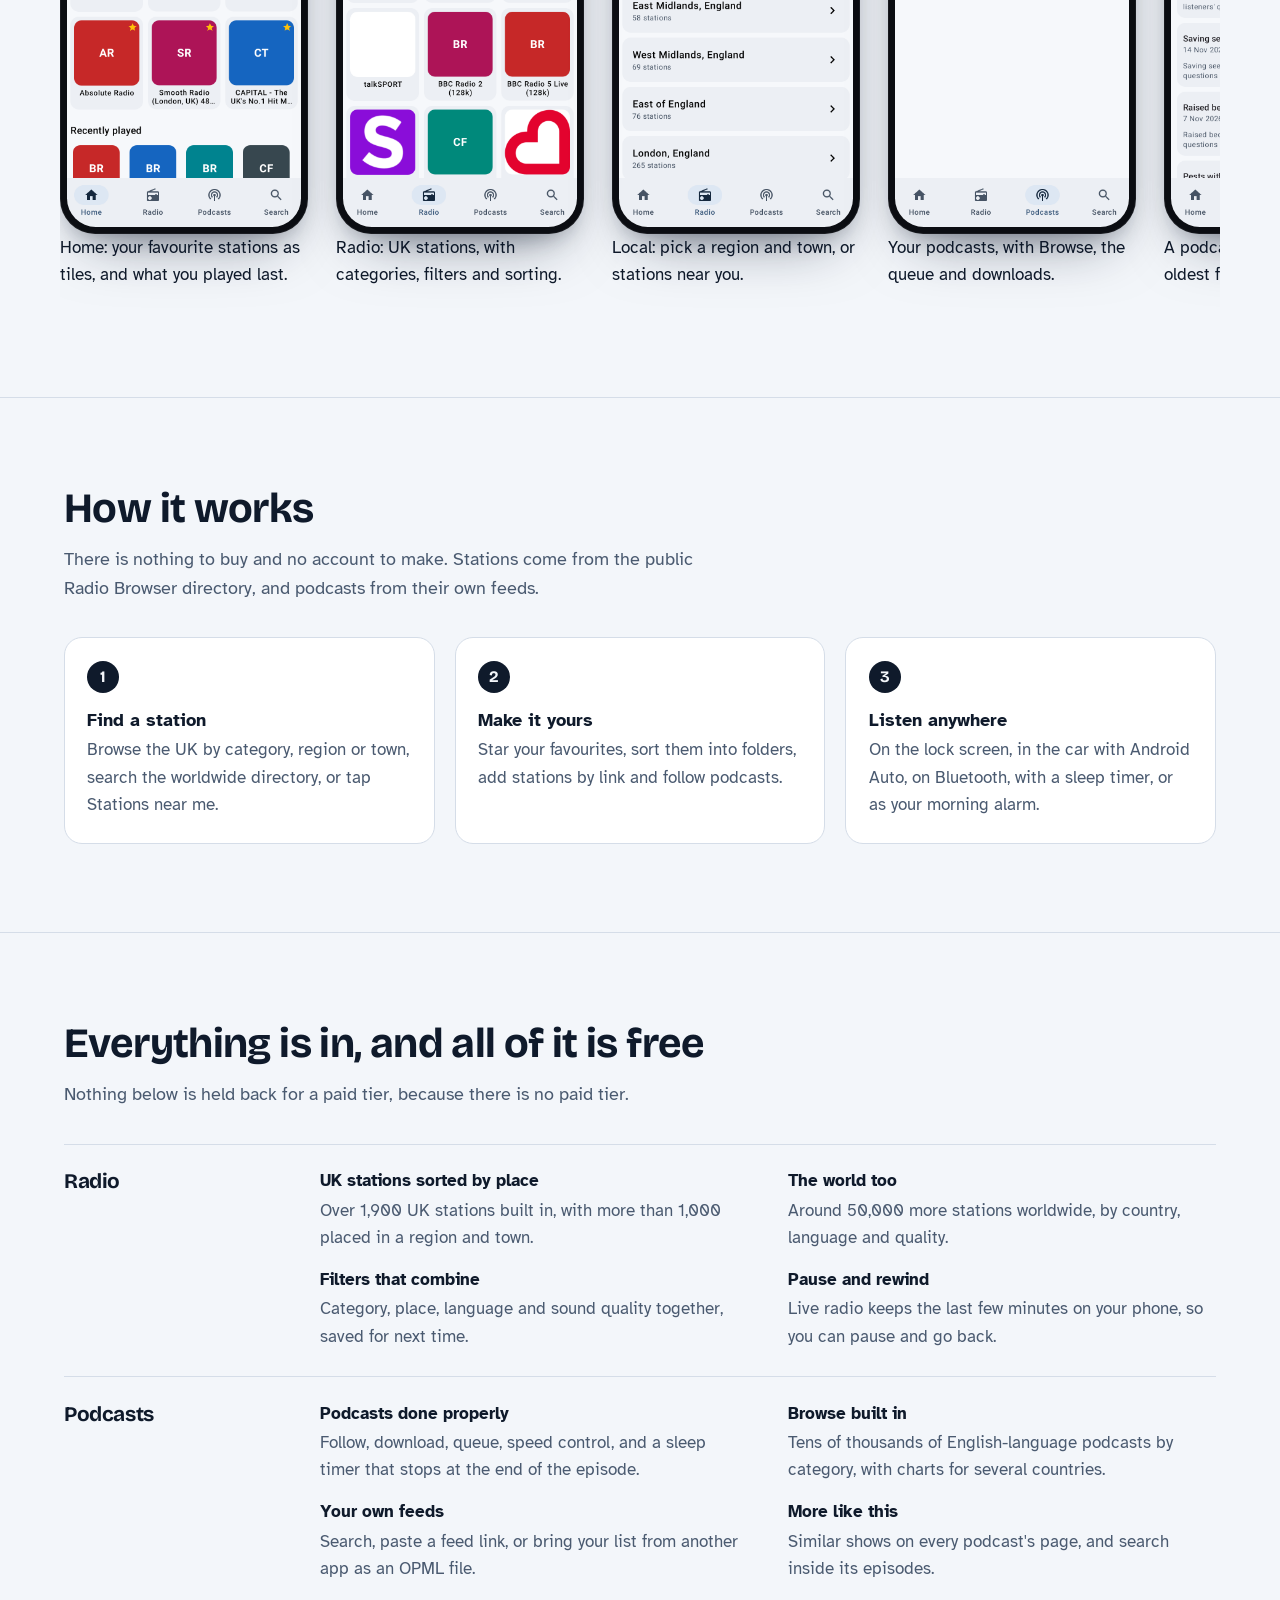
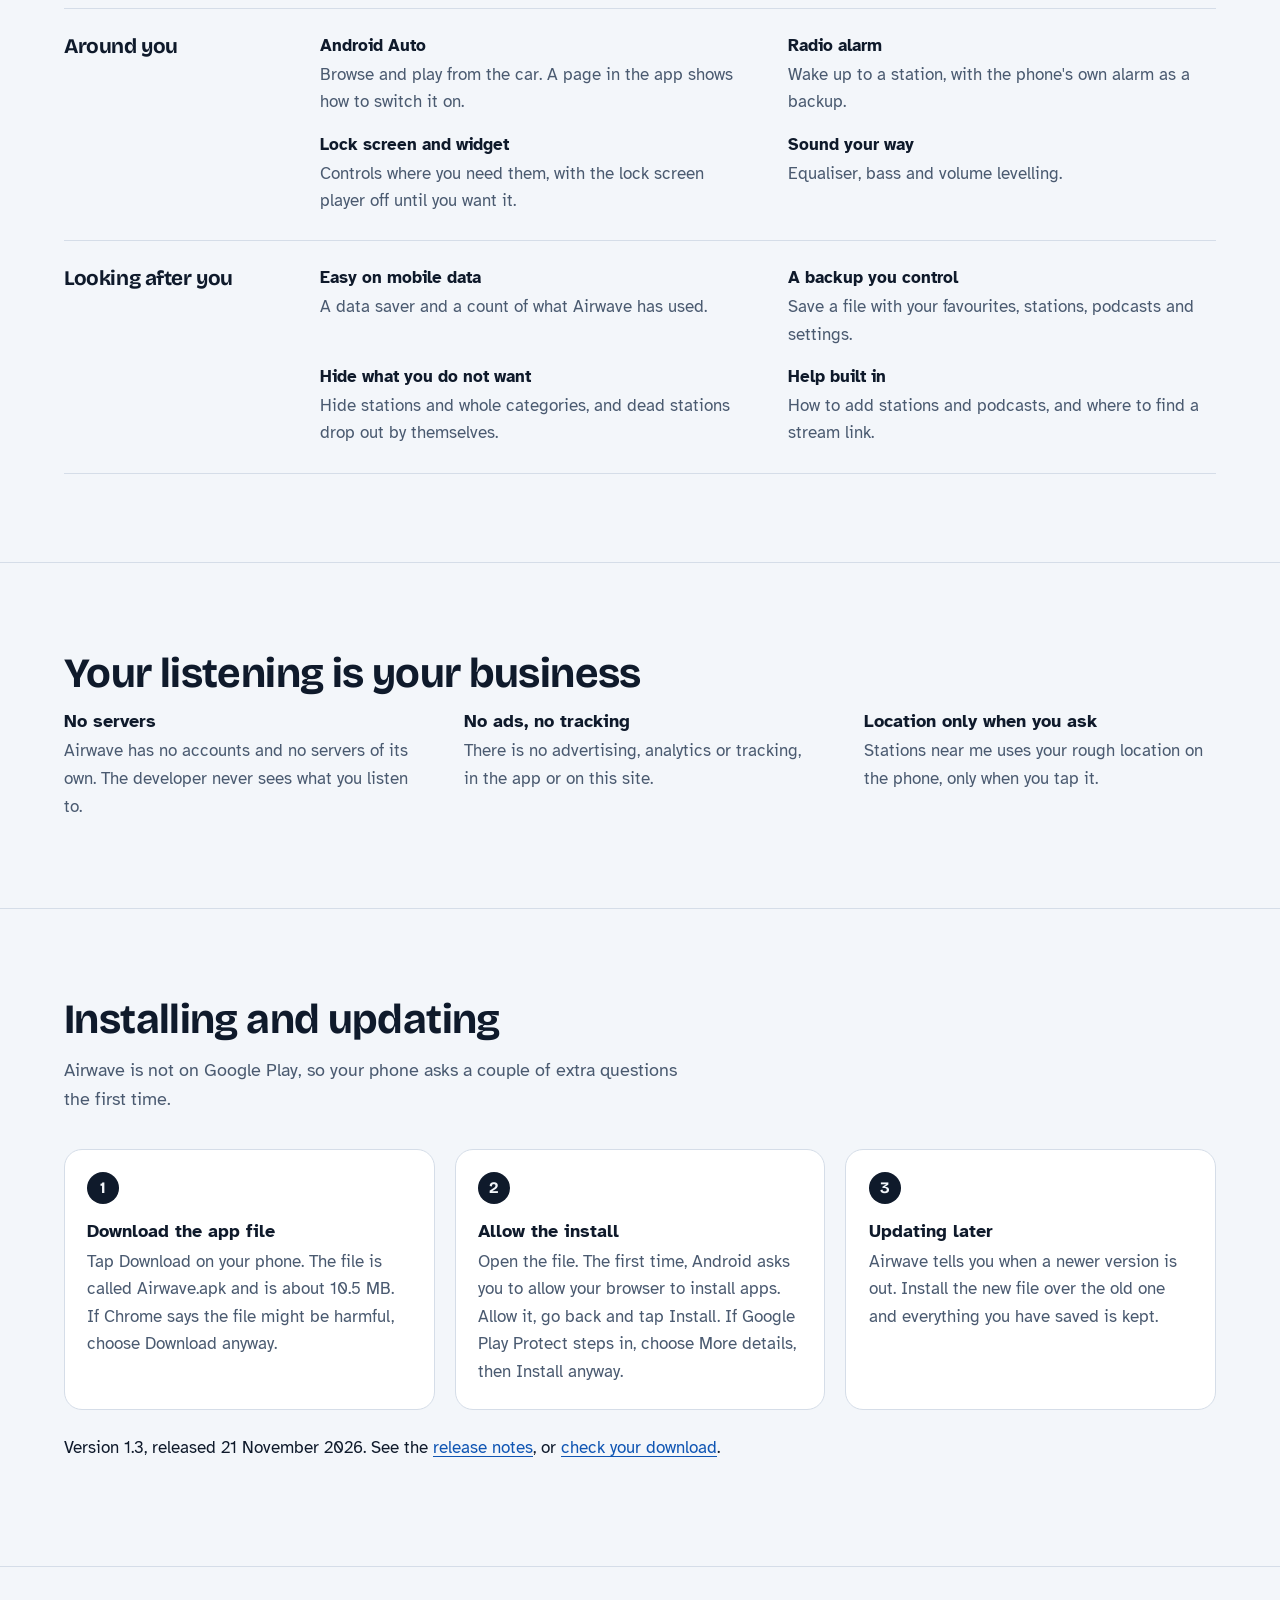
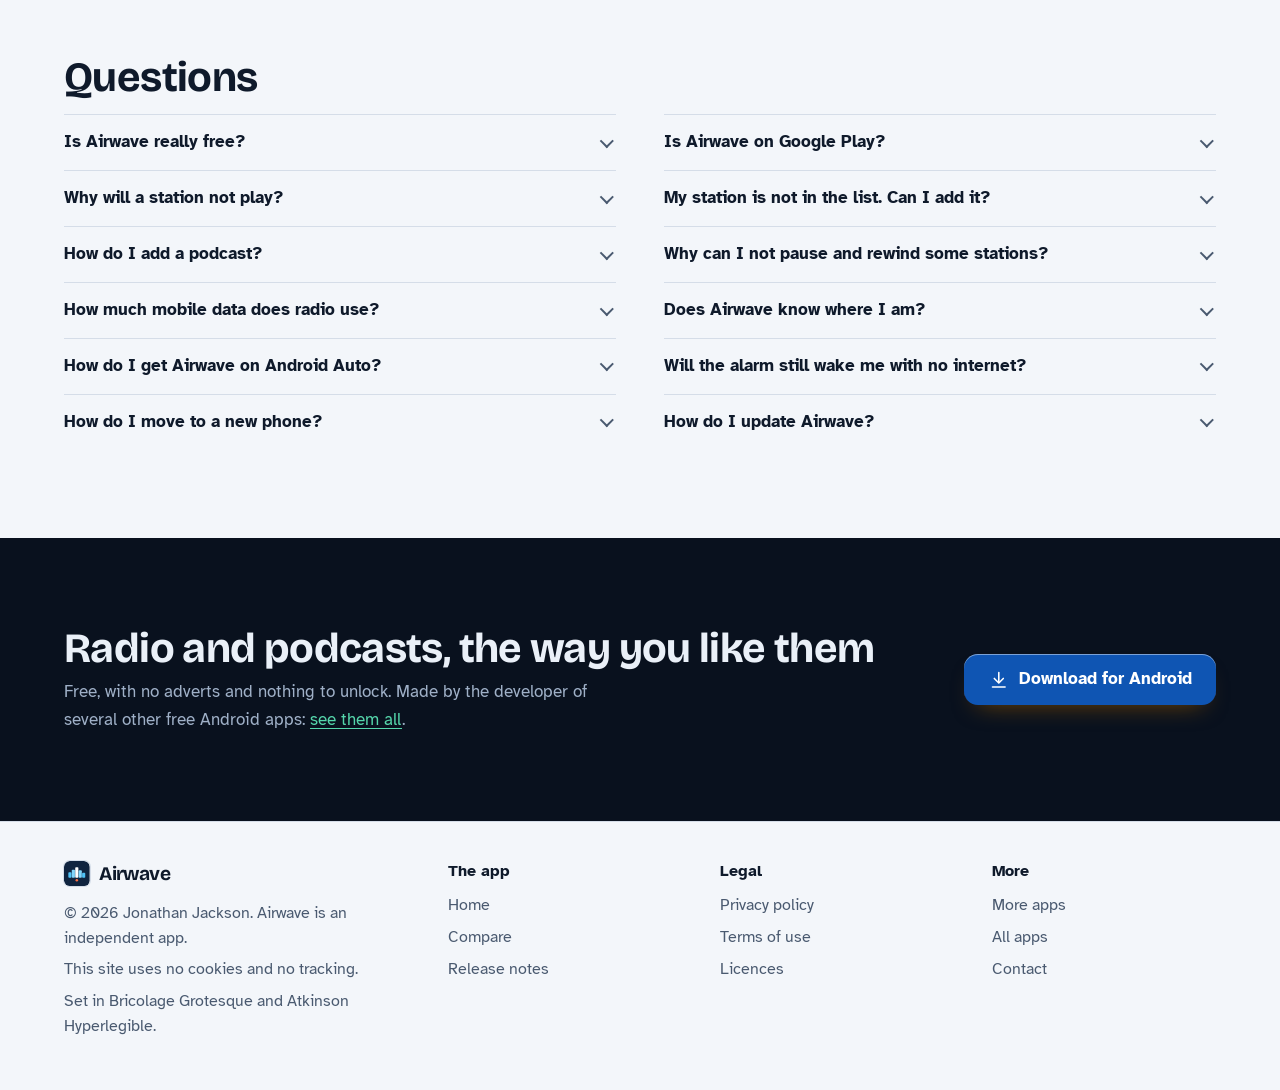
==== commit 4245bfcd: "Rebuild the site on the house layout, with screens from the app and a compare page" ====
--- a/index.html
+++ b/index.html
@@ -3,30 +3,32 @@
 <head>
 <meta charset="utf-8">
 <meta name="viewport" content="width=device-width, initial-scale=1">
-<title>Airwave: a free radio and podcast app for Android</title>
-<meta name="description" content="Airwave plays UK radio by region and town and around 50,000 stations worldwide, plus podcasts. Add your own stations, pause and rewind live radio. Free, no adverts in the app.">
+<title>Airwave: free live radio and podcasts for Android, with no adverts</title>
+<meta name="description" content="Airwave is a free Android app for live radio and podcasts: UK stations sorted by place, 50,000 more worldwide, pause and rewind, a radio alarm, Android Auto and podcasts done properly. No adverts, no account.">
 <meta name="author" content="Jonathan Jackson">
 <link rel="canonical" href="https://customgpter.github.io/airwave/">
 <meta name="theme-color" content="#f3f6fa" media="(prefers-color-scheme: light)">
 <meta name="theme-color" content="#0a0f16" media="(prefers-color-scheme: dark)">
 <meta property="og:type" content="website">
 <meta property="og:site_name" content="Airwave">
-<meta property="og:title" content="Airwave: a free radio and podcast app for Android">
-<meta property="og:description" content="Airwave plays UK radio by region and town and around 50,000 stations worldwide, plus podcasts. Add your own stations, pause and rewind live radio. Free, no adverts in the app.">
+<meta property="og:title" content="Airwave: free live radio and podcasts for Android, with no adverts">
+<meta property="og:description" content="Airwave is a free Android app for live radio and podcasts: UK stations sorted by place, 50,000 more worldwide, pause and rewind, a radio alarm, Android Auto and podcasts done properly. No adverts, no account.">
 <meta property="og:url" content="https://customgpter.github.io/airwave/">
 <meta property="og:image" content="https://customgpter.github.io/airwave/assets/og.png">
 <meta property="og:image:width" content="1200">
 <meta property="og:image:height" content="630">
-<meta property="og:image:alt" content="The Airwave icon, five rising bars, beside the words: radio and podcasts in one free app">
+<meta property="og:image:alt" content="Airwave&#x27;s Home tab with favourite UK radio stations as tiles">
 <meta property="og:locale" content="en_GB">
 <meta name="twitter:card" content="summary_large_image">
-<link rel="icon" href="assets/favicon.svg" type="image/svg+xml">
-<link rel="apple-touch-icon" href="assets/apple-touch-icon.png">
-<link rel="preload" href="assets/fonts/literata-latin-700-normal.woff2" as="font" type="font/woff2" crossorigin>
-<link rel="preload" href="assets/fonts/literata-latin-400-normal.woff2" as="font" type="font/woff2" crossorigin>
-<link rel="stylesheet" href="assets/site.css?v=1">
-<script type="application/ld+json">{"@context":"https://schema.org","@type":"SoftwareApplication","name":"Airwave","url":"https://customgpter.github.io/airwave/","description":"Airwave is an Android app for live radio and podcasts, with UK stations sorted by region and town, a worldwide directory, your own stations and podcasts, and pause and rewind for live radio.","applicationCategory":"MultimediaApplication","applicationSubCategory":"Internet radio and podcast player","operatingSystem":"Android 8 or later","softwareVersion":"1.0","downloadUrl":"https://github.com/CustomGPTer/airwave/releases/latest/download/Airwave.apk","releaseNotes":"https://customgpter.github.io/airwave/releases.html","offers":{"@type":"Offer","price":"0","priceCurrency":"GBP"},"inLanguage":"en-GB","image":"https://customgpter.github.io/airwave/assets/og.png","featureList":["UK stations sorted by place","Around 50,000 more worldwide","Filters that combine","Your own stations","Your own podcasts","Pause and rewind live radio","Podcasts done properly","Favourites in folders","In the car and around the house","Sleep timer and radio alarm","Sound your way","Easy on mobile data","A backup you control","Looks how you like","Hide what you do not want","Help built in"],"author":{"@type":"Person","name":"Jonathan Jackson"}}</script>
-<script type="application/ld+json">{"@context":"https://schema.org","@type":"WebSite","name":"Airwave","url":"https://customgpter.github.io/airwave/","inLanguage":"en-GB"}</script>
+<link rel="icon" href="./assets/favicon.svg" type="image/svg+xml">
+<link rel="apple-touch-icon" href="./assets/apple-touch-icon.png">
+<link rel="preload" href="./assets/fonts/bricolage-grotesque-latin.woff2" as="font" type="font/woff2" crossorigin>
+<link rel="preload" href="./assets/fonts/atkinson-hyperlegible-latin-400-normal.woff2" as="font" type="font/woff2" crossorigin>
+<link rel="stylesheet" href="./assets/site.css?v=1">
+<link rel="stylesheet" href="./assets/house.css?v=1">
+<link rel="stylesheet" href="./assets/apps-list.css?v=1">
+<script src="./assets/apps-list.js?v=1" defer></script>
+<script type="application/ld+json">{"@context":"https://schema.org","@type":"SoftwareApplication","name":"Airwave","url":"https://customgpter.github.io/airwave/","description":"Airwave is a free Android app for live radio and podcasts: UK stations sorted by place, 50,000 more worldwide, pause and rewind, a radio alarm, Android Auto and podcasts done properly. No adverts, no account.","applicationCategory":"MultimediaApplication","operatingSystem":"Android 8 or later","softwareVersion":"1.3","downloadUrl":"https://github.com/CustomGPTer/airwave/releases/latest/download/Airwave.apk","releaseNotes":"https://customgpter.github.io/airwave/releases.html","offers":{"@type":"Offer","price":"0","priceCurrency":"GBP"},"inLanguage":"en-GB","image":"https://customgpter.github.io/airwave/assets/og.png","featureList":["UK stations sorted by place","The world too","Filters that combine","Pause and rewind","Podcasts done properly","Browse built in","Your own feeds","More like this","Android Auto","Radio alarm","Lock screen and widget","Sound your way"],"author":{"@type":"Person","name":"Jonathan Jackson"}}</script>
 <script type="application/ld+json">{"@context":"https://schema.org","@type":"FAQPage","mainEntity":[{"@type":"Question","name":"Is Airwave really free?","acceptedAnswer":{"@type":"Answer","text":"Yes. There is no paid version, no subscription and no adverts in the app, and nothing in it is locked away. Stations may still play their own adverts, as they do on any radio."}},{"@type":"Question","name":"Is Airwave on Google Play?","acceptedAnswer":{"@type":"Answer","text":"No. Airwave is a personal project and is downloaded from this site as an Android app file. It needs Android 8 or later."}},{"@type":"Question","name":"Why will a station not play?","acceptedAnswer":{"@type":"Answer","text":"A few stations only allow listening in their own app or their own country, and some change their stream address without telling anyone. Check your internet first, then try again in a minute. If a station fails twice, Airwave takes it out of your lists, and you can bring it back under Settings, Hidden stations and categories. If you know the station's new stream link, add it under Settings, My stations."}},{"@type":"Question","name":"My station is not in the list. Can I add it?","acceptedAnswer":{"@type":"Answer","text":"Yes. First try Search, which looks through the whole worldwide directory and not only the built-in list. If it is not there, go to Settings, My stations, Add a station, paste the station's stream link, tap Check and play, then Save. You can also share a link to Airwave from your browser. The Help page in the app explains where to find a stream link."}},{"@type":"Question","name":"How do I add a podcast?","acceptedAnswer":{"@type":"Answer","text":"On the Podcasts tab tap +. Type the podcast's name to search, paste its feed link, or import a list of subscriptions exported from another podcast app as an OPML file."}},{"@type":"Question","name":"Why can I not pause and rewind some stations?","acceptedAnswer":{"@type":"Answer","text":"Pause and rewind works by keeping the last few minutes of the station on your phone. Some stations, including some BBC streams, send their sound in a format called HLS that cannot be kept this way. They still play, and the player tells you when rewind is not possible."}},{"@type":"Question","name":"How much mobile data does radio use?","acceptedAnswer":{"@type":"Answer","text":"Roughly 30 MB an hour at 64k, 60 MB an hour at 128k and 140 MB an hour at 320k. Data saver in Settings picks a lower-quality version of a station on mobile data where one exists, and Settings shows how much data Airwave has used."}},{"@type":"Question","name":"Does Airwave know where I am?","acceptedAnswer":{"@type":"Answer","text":"Only if you tap Stations near me, and Android asks your permission first. Your rough location is used on the phone to sort stations by distance. It is not stored and is not sent anywhere. You can pick a region by hand instead."}},{"@type":"Question","name":"How do I get Airwave on Android Auto?","acceptedAnswer":{"@type":"Answer","text":"Android Auto hides apps that were not installed from Google Play until you allow them. On the phone open Android Auto's settings, scroll to the bottom, tap Version ten times to switch on developer settings, then open the menu, choose Developer settings and tick Unknown sources."}},{"@type":"Question","name":"Will the alarm still wake me with no internet?","acceptedAnswer":{"@type":"Answer","text":"Yes. If the station cannot be reached when the alarm is due, the phone's own alarm sound plays instead after about 30 seconds. For the alarm to be reliable, do not force stop Airwave, and set its battery use to Unrestricted in the phone's settings."}},{"@type":"Question","name":"How do I move to a new phone?","acceptedAnswer":{"@type":"Answer","text":"In Settings choose Save a backup file. It holds your favourites, folders, own stations, podcasts, saved filters, alarm and settings. Copy the file to the new phone, install Airwave and choose Restore from a file. Downloaded episodes are not in the backup."}},{"@type":"Question","name":"How do I update Airwave?","acceptedAnswer":{"@type":"Answer","text":"Airwave looks at its download page about twice a day and shows a notice on the Home tab and in Settings when a newer version is there. Download it and install it over the one you have. Your favourites, stations and podcasts are kept."}}]}</script>
 </head>
 <body>
@@ -34,155 +36,105 @@
 <header class="masthead">
 <div class="wrap">
 <a class="brand" href="./" aria-label="Airwave home"><svg viewBox="0 0 108 108" aria-hidden="true"><rect width="108" height="108" rx="24" fill="#10243f"/><g transform="translate(54 54) scale(1.32) translate(-56 -55)"><rect x="29" y="50" width="10" height="18" rx="2.5" fill="#4fc3f7"/><rect x="40" y="42" width="10" height="26" rx="2.5" fill="#81d4fa"/><rect x="51" y="34" width="10" height="34" rx="2.5" fill="#fff"/><rect x="62" y="44" width="10" height="24" rx="2.5" fill="#81d4fa"/><rect x="73" y="52" width="10" height="16" rx="2.5" fill="#4fc3f7"/><circle cx="56" cy="76" r="4" fill="#ff7043"/></g></svg><span>Airwave</span></a>
-<nav aria-label="Main"><ul><li><a href="./#features" aria-current="page">Features</a></li><li><a href="./#first">Read first</a></li><li><a href="releases.html">Releases</a></li><li><a class="more-apps" href="more-apps.html"><svg viewBox="0 0 24 24" aria-hidden="true"><rect x="4" y="4" width="6.5" height="6.5" rx="1.6"/><rect x="13.5" y="4" width="6.5" height="6.5" rx="1.6"/><rect x="4" y="13.5" width="6.5" height="6.5" rx="1.6"/><rect x="13.5" y="13.5" width="6.5" height="6.5" rx="1.6"/></svg>More apps</a></li><li><a href="privacy.html">Privacy</a></li><li><a href="terms.html">Terms</a></li><li><a href="licences.html">Licences</a></li></ul></nav>
+<nav aria-label="Main"><ul><li><a href="./#features">Features</a></li><li><a href="./compare.html">Compare</a></li><li><a href="./releases.html">Releases</a></li><li><a class="more-apps" href="./more-apps.html"><svg class="ico" viewBox="0 0 24 24" aria-hidden="true"><rect x="4" y="4" width="6.5" height="6.5" rx="1.6"/><rect x="13.5" y="4" width="6.5" height="6.5" rx="1.6"/><rect x="4" y="13.5" width="6.5" height="6.5" rx="1.6"/><rect x="13.5" y="13.5" width="6.5" height="6.5" rx="1.6"/></svg>More apps</a></li></ul></nav>
+<a class="button small" href="https://github.com/CustomGPTer/airwave/releases/latest/download/Airwave.apk"><svg class="ico" viewBox="0 0 24 24" aria-hidden="true"><path d="M12 4v11"/><path d="M7 10.5l5 5 5-5"/><path d="M5 20h14"/></svg>Download</a>
 </div>
 </header>
 <main id="main">
 <div class="hero">
 <div class="wrap hero-grid">
 <div class="hero-copy">
-<h1>Radio and podcasts in one free app</h1>
-<p class="lede">Airwave is an Android app for live radio and podcasts. It comes with about 1,900 UK stations, sorted by region and town, and reaches around 50,000 more across the world. If the station you want is not there, you can add it yourself.</p>
-<p class="lede">It is free, with no adverts in the app, no account and nothing to unlock. You can pause and rewind live radio, combine filters and keep your favourites in folders.</p>
-<p class="get"><a class="button" href="https://github.com/CustomGPTer/airwave/releases/latest/download/Airwave.apk">Download for Android</a></p>
-<p class="facts">Free, with nothing to unlock. Android 8 or later. No adverts in the app, no accounts, no tracking. <a href="#first">Read this first</a> &middot; <a href="releases.html">Release notes</a></p>
+<h1>Every station, every podcast, no adverts</h1>
+<p class="lede">Airwave puts live radio and podcasts in one app. Over 1,900 UK stations are built in, sorted by region and town, with around 50,000 more from the rest of the world a search away.</p><p class="lede">Pause and rewind live radio, wake up to a station, listen in the car with Android Auto, and follow podcasts with downloads and a queue.</p>
+
+<p class="get" id="download"><a class="button" href="https://github.com/CustomGPTer/airwave/releases/latest/download/Airwave.apk"><svg class="ico" viewBox="0 0 24 24" aria-hidden="true"><path d="M12 4v11"/><path d="M7 10.5l5 5 5-5"/><path d="M5 20h14"/></svg>Download for Android</a><a class="aside" href="#install">How to install</a></p>
+<ul class="pills"><li>Version 1.3</li><li>Android 8 or later</li><li>10.5 MB</li></ul>
+<p class="facts">Free, with nothing to unlock. No adverts, no account with the developer, no tracking. <a href="compare.html">Compare</a> or read the <a href="releases.html">release notes</a>.</p>
 <p class="facts">Chrome may say the file might be harmful. It shows this for app files that do not come from Google Play. Choose Download anyway.</p>
 </div>
-<div class="demo" role="img" aria-label="An example of Airwave at work. A station is playing, paused two minutes behind live, with buttons to step back, play and return to live. Below, a list shows a saved filter for rock stations in the North West, three stations the listener added, two new podcast episodes and a sleep timer."><div class="playing"><div class="pl-top"><span class="pl-art"><span class="pl-bars"><i style="--h:38;--i:0"></i><i style="--h:62;--i:1"></i><i style="--h:100;--i:2"></i><i style="--h:56;--i:3"></i><i style="--h:32;--i:4"></i></span></span><span class="pl-text"><span class="pl-name">Now playing</span><span class="pl-song">The song title, when the station sends it</span></span></div><div class="pl-line"><b></b><i></i></div><div class="pl-meta"><span>30 minutes kept</span><span class="pl-behind">2:10 behind live</span></div><div class="pl-keys"><span>&minus;30</span><span class="go"><svg viewBox="0 0 24 24" aria-hidden="true"><path fill="#10243f" d="M8 5v14l11-7z"/></svg></span><span class="live">Live</span></div></div><div class="sheet"><ul class="rows"><li class="row" style="--j:0"><span class="k">Rock, North West</span><span class="v">14 stations</span><span class="t">Saved filter</span></li><li class="row" style="--j:1"><span class="k">My stations</span><span class="v">3 added by link</span><span class="t">Yours</span></li><li class="row" style="--j:2"><span class="k">Podcasts</span><span class="v">2 new episodes</span><span class="t">Queued</span></li><li class="row open" style="--j:3"><span class="k">Sleep timer</span><span class="v">Fades out</span><span class="t">30 min</span></li></ul></div></div>
+<div class="hero-phone"><div class="phone"><img src="./assets/screens/home.png" alt="Home: your favourite stations as tiles, and what you played last." width="393" height="852" fetchpriority="high"></div></div>
 </div>
 </div>
+
+<section class="promises" aria-label="In short">
+<div class="wrap"><ul><li><svg class="ico" viewBox="0 0 24 24" aria-hidden="true"><circle cx="12" cy="12" r="8.5"/><path d="M8.6 12.4l2.3 2.3 4.5-4.9"/></svg><span><b>No subscription</b><span>Every feature is in the free app.</span></span></li><li><svg class="ico" viewBox="0 0 24 24" aria-hidden="true"><circle cx="12" cy="12" r="8.5"/><path d="M8.6 12.4l2.3 2.3 4.5-4.9"/></svg><span><b>No adverts</b><span>None in the app and none on this site.</span></span></li><li><svg class="ico" viewBox="0 0 24 24" aria-hidden="true"><circle cx="12" cy="12" r="8.5"/><path d="M8.6 12.4l2.3 2.3 4.5-4.9"/></svg><span><b>No account</b><span>Nothing to sign up for.</span></span></li><li><svg class="ico" viewBox="0 0 24 24" aria-hidden="true"><circle cx="12" cy="12" r="8.5"/><path d="M8.6 12.4l2.3 2.3 4.5-4.9"/></svg><span><b>Easy on data</b><span>A data saver picks lighter streams on mobile data.</span></span></li></ul></div>
+</section>
+
+<section id="screens" aria-labelledby="screens-h">
+<div class="wrap">
+<h2 id="screens-h">A look inside</h2>
+<p class="intro">These are the real screens, drawn from the app&#x27;s own code. The podcasts in them are made up. Swipe or scroll sideways to see them all.</p>
+<div class="gallery" tabindex="0" role="region" aria-label="Screens from Airwave"><figure class="shot"><div class="phone"><img src="./assets/screens/home.png" alt="Home: your favourite stations as tiles, and what you played last." width="393" height="852" loading="eager" decoding="async"></div><figcaption>Home: your favourite stations as tiles, and what you played last.</figcaption></figure><figure class="shot"><div class="phone"><img src="./assets/screens/radio.png" alt="Radio: UK stations, with categories, filters and sorting." width="393" height="852" loading="eager" decoding="async"></div><figcaption>Radio: UK stations, with categories, filters and sorting.</figcaption></figure><figure class="shot"><div class="phone"><img src="./assets/screens/local.png" alt="Local: pick a region and town, or stations near you." width="393" height="852" loading="eager" decoding="async"></div><figcaption>Local: pick a region and town, or stations near you.</figcaption></figure><figure class="shot"><div class="phone"><img src="./assets/screens/podcasts.png" alt="Your podcasts, with Browse, the queue and downloads." width="393" height="852" loading="eager" decoding="async"></div><figcaption>Your podcasts, with Browse, the queue and downloads.</figcaption></figure><figure class="shot"><div class="phone"><img src="./assets/screens/episodes.png" alt="A podcast&#x27;s episodes, newest or oldest first." width="393" height="852" loading="eager" decoding="async"></div><figcaption>A podcast&#x27;s episodes, newest or oldest first.</figcaption></figure><figure class="shot"><div class="phone"><img src="./assets/screens/player.png" alt="Now playing, with rewind, sleep timer and Find song." width="393" height="852" loading="eager" decoding="async"></div><figcaption>Now playing, with rewind, sleep timer and Find song.</figcaption></figure><figure class="shot"><div class="phone"><img src="./assets/screens/settings.png" alt="Settings for stations, podcasts and playing." width="393" height="852" loading="eager" decoding="async"></div><figcaption>Settings for stations, podcasts and playing.</figcaption></figure><figure class="shot"><div class="phone"><img src="./assets/screens/alarm.png" alt="The radio alarm, with a phone-alarm backup." width="393" height="852" loading="eager" decoding="async"></div><figcaption>The radio alarm, with a phone-alarm backup.</figcaption></figure></div>
+</div>
+</section>
 
 <section id="how" aria-labelledby="how-h">
 <div class="wrap">
 <h2 id="how-h">How it works</h2>
-<p class="intro">Open it and tap a station. Everything else is there for when you want it.</p>
-<ol class="steps">
-<li><h3>Find a station</h3><p>Browse the UK list, pick your region and town on <span class="path">Radio &rsaquo; Local</span>, choose a country on <span class="path">World</span>, or type a name into Search.</p></li>
-<li><h3>Make it yours</h3><p>Star the stations you like, sort them into folders, save your favourite filters as chips, and add any station or podcast that is missing.</p></li>
-<li><h3>Take it with you</h3><p>Bluetooth, Android Auto, casting and a home-screen widget. A sleep timer for the night and a radio alarm for the morning.</p></li>
-</ol>
-</div>
-</section>
-
-<section id="first" aria-labelledby="first-h">
-<div class="wrap">
-<h2 id="first-h">Good to know before you start</h2>
-<p class="intro">Nothing here will lose you anything, but these are the things that catch people out. All of them are also in <span class="path">Settings &rsaquo; Help</span> inside the app.</p>
-<dl class="features">
-<div><dt>Radio uses mobile data</dt><dd>About 60 MB an hour at ordinary quality. On Wi-Fi that does not matter. On mobile data, turn on Data saver in Settings and keep an eye on the counter there.</dd></div>
-<div><dt>Not every station can be paused and rewound</dt><dd>Most can. Stations that send their sound as HLS, which includes some BBC streams, play normally but cannot be rewound. The player says so when that is the case.</dd></div>
-<div><dt>A few stations will not play</dt><dd>Some only allow their own app or their own country, and some move without notice. Airwave hides a station after it fails twice. If you know the new link, add it under <span class="path">Settings &rsaquo; My stations</span>.</dd></div>
-<div><dt>Android Auto needs one setting changed</dt><dd>Android Auto hides apps that do not come from Google Play. The <a href="#questions">questions</a> below, and Help inside the app, give the steps to allow it.</dd></div>
-<div><dt>Battery savers can stop the sound or the alarm</dt><dd>If playback stops when the screen is off, or the alarm does not go off, open the phone's <span class="path">Settings &rsaquo; Apps &rsaquo; Airwave &rsaquo; Battery</span> and choose Unrestricted. Do not force stop the app.</dd></div>
-<div><dt>Airwave is new</dt><dd>Phones differ, and this is its first version. If something does not work on yours, please <a href="https://github.com/CustomGPTer/airwave/issues">report it</a>.</dd></div>
-</dl>
+<p class="intro">There is nothing to buy and no account to make. Stations come from the public Radio Browser directory, and podcasts from their own feeds.</p>
+<ol class="steps"><li><h3>Find a station</h3><p>Browse the UK by category, region or town, search the worldwide directory, or tap Stations near me.</p></li><li><h3>Make it yours</h3><p>Star your favourites, sort them into folders, add stations by link and follow podcasts.</p></li><li><h3>Listen anywhere</h3><p>On the lock screen, in the car with Android Auto, on Bluetooth, with a sleep timer, or as your morning alarm.</p></li></ol>
 </div>
 </section>
 
 <section id="features" aria-labelledby="features-h">
 <div class="wrap">
 <h2 id="features-h">Everything is in, and all of it is free</h2>
-<p class="intro">Playing a station takes one tap. The rest is there to make it yours.</p>
-<dl class="features">
-<div><dt>UK stations sorted by place</dt><dd>About 1,900 UK stations are built in. Local ones are sorted into regions, then towns and counties, and Stations near me lists the closest first.</dd></div>
-<div><dt>Around 50,000 more worldwide</dt><dd>Pick a country or search by name. The worldwide lists come live from an open directory that anyone can add a station to.</dd></div>
-<div><dt>Filters that combine</dt><dd>Category, region, town, language and sound quality, together. Rock in the North West at 128k or better is one tap once you have saved it as a chip.</dd></div>
-<div><dt>Your own stations</dt><dd>Paste a stream link or a playlist file, add a whole list at once, or share a link to Airwave from your browser. Airwave checks the link plays before it saves it.</dd></div>
-<div><dt>Your own podcasts</dt><dd>Search by name, paste a feed link, or bring your subscriptions over from another podcast app as an OPML file.</dd></div>
-<div><dt>Pause and rewind live radio</dt><dd>Missed the score or the name of a song? Step back 30 seconds at a time, up to an hour, then jump back to live. Works on most stations.</dd></div>
-<div><dt>Podcasts done properly</dt><dd>A UK chart by category, downloads for when there is no signal, a queue, five playback speeds and a notice when a new episode is out. Airwave remembers your place in each one.</dd></div>
-<div><dt>Favourites in folders</dt><dd>Star a station to keep it. Sort favourites into folders and drag them into the order you want. The previous and next buttons step through them.</dd></div>
-<div><dt>In the car and around the house</dt><dd>Bluetooth and headset buttons, Android Auto, casting to speakers and televisions, and a home-screen widget.</dd></div>
-<div><dt>Sleep timer and radio alarm</dt><dd>A sleep timer that fades out, and an alarm that wakes you with a station and falls back to the phone's own alarm sound if the station is off air.</dd></div>
-<div><dt>Sound your way</dt><dd>An equaliser with ready-made settings, bass boost, and volume levelling so that a loud station does not follow a quiet one. The song that is playing is shown, with a history.</dd></div>
-<div><dt>Easy on mobile data</dt><dd>Data saver picks a lighter version of a station on mobile data. A counter shows what Airwave has used. If the signal drops, it reconnects by itself.</dd></div>
-<div><dt>A backup you control</dt><dd>One file holds your favourites, folders, stations, podcasts, filters, alarm and settings. A copy is kept in the phone's Documents folder as well.</dd></div>
-<div><dt>Looks how you like</dt><dd>Light, dark and true black. A grid of tiles or a list, in three sizes. The player takes its colour from the station's logo.</dd></div>
-<div><dt>Hide what you do not want</dt><dd>Hide a single station or a whole category. Stations that fail to play are taken out of the lists, and all of it can be undone.</dd></div>
-<div><dt>Help built in</dt><dd>A Help page inside the app explains everything in plain words, including where to find a station's stream link.</dd></div>
-</dl>
+<p class="intro">Nothing below is held back for a paid tier, because there is no paid tier.</p>
+<div class="groups"><div class="group"><h3>Radio</h3><dl><div><dt>UK stations sorted by place</dt><dd>Over 1,900 UK stations built in, with more than 1,000 placed in a region and town.</dd></div><div><dt>The world too</dt><dd>Around 50,000 more stations worldwide, by country, language and quality.</dd></div><div><dt>Filters that combine</dt><dd>Category, place, language and sound quality together, saved for next time.</dd></div><div><dt>Pause and rewind</dt><dd>Live radio keeps the last few minutes on your phone, so you can pause and go back.</dd></div></dl></div><div class="group"><h3>Podcasts</h3><dl><div><dt>Podcasts done properly</dt><dd>Follow, download, queue, speed control, and a sleep timer that stops at the end of the episode.</dd></div><div><dt>Browse built in</dt><dd>Tens of thousands of English-language podcasts by category, with charts for several countries.</dd></div><div><dt>Your own feeds</dt><dd>Search, paste a feed link, or bring your list from another app as an OPML file.</dd></div><div><dt>More like this</dt><dd>Similar shows on every podcast's page, and search inside its episodes.</dd></div></dl></div><div class="group"><h3>Around you</h3><dl><div><dt>Android Auto</dt><dd>Browse and play from the car. A page in the app shows how to switch it on.</dd></div><div><dt>Radio alarm</dt><dd>Wake up to a station, with the phone's own alarm as a backup.</dd></div><div><dt>Lock screen and widget</dt><dd>Controls where you need them, with the lock screen player off until you want it.</dd></div><div><dt>Sound your way</dt><dd>Equaliser, bass and volume levelling.</dd></div></dl></div><div class="group"><h3>Looking after you</h3><dl><div><dt>Easy on mobile data</dt><dd>A data saver and a count of what Airwave has used.</dd></div><div><dt>A backup you control</dt><dd>Save a file with your favourites, stations, podcasts and settings.</dd></div><div><dt>Hide what you do not want</dt><dd>Hide stations and whole categories, and dead stations drop out by themselves.</dd></div><div><dt>Help built in</dt><dd>How to add stations and podcasts, and where to find a stream link.</dd></div></dl></div></div>
 </div>
 </section>
 
-<section id="permissions" aria-labelledby="permissions-h">
+<section id="privacy" aria-labelledby="privacy-h">
 <div class="wrap">
-<h2 id="permissions-h">What it asks of your phone</h2>
-<p class="intro">This is everything Airwave can reach, and what it does with each. Only the first is needed to play a station.</p>
-<div class="scroll">
-<table>
-<thead><tr><th scope="col">Access</th><th scope="col">What Airwave does with it</th><th scope="col">What it never does</th></tr></thead>
-<tbody>
-<tr><th scope="row">The internet</th><td>Plays the stations and podcasts you choose, fetches station and podcast listings and their pictures, and looks for a newer version of Airwave.</td><td>Send your favourites, your history or anything about you to the developer. There is no Airwave server.</td></tr>
-<tr><th scope="row">Notifications</th><td>Shows the player with its controls on the lock screen, the alarm, and a notice when a podcast has a new episode.</td><td>Send adverts or reminders to come back.</td></tr>
-<tr><th scope="row">Approximate location</th><td>Sorts stations by distance when you tap Stations near me. Asked for at that moment, and only then.</td><td>Store your location, send it anywhere, or look at it at any other time.</td></tr>
-<tr><th scope="row">Nearby devices</th><td>Starts your last station when the phone connects to a car or speaker by Bluetooth, if you switch that on.</td><td>Scan for devices or connect to anything. Airwave does not ask for this until you turn the setting on.</td></tr>
-<tr><th scope="row">Alarms, and starting with the phone</th><td>Rings the radio alarm at the time you set, and puts the alarm back after the phone restarts.</td><td>Start playing by itself at any other time.</td></tr>
-<tr><th scope="row">Files you choose</th><td>Reads a station list, a podcast list or a backup file that you pick, and writes a backup file where you choose.</td><td>Look through your storage. Airwave has no permission to browse your files.</td></tr>
-<tr><th scope="row">The Documents folder</th><td>Keeps one backup copy, <code>airwave-backup.json</code>, in Documents under Airwave. This can be switched off.</td><td>Read or change any other file there.</td></tr>
-</tbody>
-</table>
-</div>
-<p class="after-table">Airwave does not ask for your contacts, your microphone, your camera, your messages, your precise location or access to all your files. The detail is in the <a href="privacy.html">privacy policy</a>.</p>
+<h2 id="privacy-h">Your listening is your business</h2>
+<ul class="plain"><li><h3>No servers</h3><p>Airwave has no accounts and no servers of its own. The developer never sees what you listen to.</p></li><li><h3>No ads, no tracking</h3><p>There is no advertising, analytics or tracking, in the app or on this site.</p></li><li><h3>Location only when you ask</h3><p>Stations near me uses your rough location on the phone, only when you tap it.</p></li></ul>
 </div>
 </section>
 
-<section id="listings" aria-labelledby="listings-h">
+<section id="install" aria-labelledby="install-h">
 <div class="wrap">
-<h2 id="listings-h">Where the listings come from</h2>
-<ul class="plain">
-<li><h3>Stations from an open directory</h3><p>The station list comes from <a href="https://www.radio-browser.info/">Radio Browser</a>, a free directory kept up by its users. Airwave ships with a copy so that it works the first time you open it, and refreshes it once a day.</p></li>
-<li><h3>Podcasts from their own feeds</h3><p>Podcast search and the UK chart use Apple's public podcast directory. Episodes come from each podcast's own feed, the same one every podcast app reads.</p></li>
-<li><h3>No account, no adverts</h3><p>There is nothing to sign up for. This site has no cookies and no tracking.</p></li>
-</ul>
-</div>
-</section>
-
-<section id="limits" aria-labelledby="limits-h">
-<div class="wrap">
-<h2 id="limits-h">What Airwave can and cannot do</h2>
-<p class="intro">Airwave is a player. It is plain about where its part ends and the stations' part begins.</p>
-<dl class="features">
-<div><dt>It plays what stations publish</dt><dd>Airwave connects straight to each station's own stream. It does not run or re-broadcast any station, and it has no say over what a station plays, including its adverts.</dd></div>
-<div><dt>It cannot open a station that shuts apps out</dt><dd>If a broadcaster only allows its own app, or only listeners in one country, Airwave cannot change that.</dd></div>
-<div><dt>The rewind buffer is temporary</dt><dd>The last few minutes are kept on the phone only while the station plays and are deleted when you stop or change station. Airwave is not a recorder.</dd></div>
-<div><dt>Names, logos and song titles come from elsewhere</dt><dd>Station details come from the open directory and song titles from the station. Either can be missing or wrong. A station that gives no location sits under UK-wide and not placed.</dd></div>
-</dl>
+<h2 id="install-h">Installing and updating</h2>
+<p class="intro">Airwave is not on Google Play, so your phone asks a couple of extra questions the first time.</p>
+<ol class="steps"><li><h3>Download the app file</h3><p>Tap Download on your phone. The file is called Airwave.apk and is about 10.5 MB. If Chrome says the file might be harmful, choose Download anyway.</p></li><li><h3>Allow the install</h3><p>Open the file. The first time, Android asks you to allow your browser to install apps. Allow it, go back and tap Install. If Google Play Protect steps in, choose More details, then Install anyway.</p></li><li><h3>Updating later</h3><p>Airwave tells you when a newer version is out. Install the new file over the old one and everything you have saved is kept.</p></li></ol>
+<p class="after-table">Version 1.3, released 21 November 2026. See the <a href="releases.html">release notes</a>, or <a href="releases.html#checking">check your download</a>.</p>
 </div>
 </section>
 
 <section id="questions" aria-labelledby="questions-h">
 <div class="wrap">
 <h2 id="questions-h">Questions</h2>
-<div class="faq">
-<div><h3>Is Airwave really free?</h3><p>Yes. There is no paid version, no subscription and no adverts in the app, and nothing in it is locked away. Stations may still play their own adverts, as they do on any radio.</p></div><div><h3>Is Airwave on Google Play?</h3><p>No. Airwave is a personal project and is downloaded from this site as an Android app file. It needs Android 8 or later.</p></div><div><h3>Why will a station not play?</h3><p>A few stations only allow listening in their own app or their own country, and some change their stream address without telling anyone. Check your internet first, then try again in a minute. If a station fails twice, Airwave takes it out of your lists, and you can bring it back under Settings, Hidden stations and categories. If you know the station's new stream link, add it under Settings, My stations.</p></div><div><h3>My station is not in the list. Can I add it?</h3><p>Yes. First try Search, which looks through the whole worldwide directory and not only the built-in list. If it is not there, go to Settings, My stations, Add a station, paste the station's stream link, tap Check and play, then Save. You can also share a link to Airwave from your browser. The Help page in the app explains where to find a stream link.</p></div><div><h3>How do I add a podcast?</h3><p>On the Podcasts tab tap +. Type the podcast's name to search, paste its feed link, or import a list of subscriptions exported from another podcast app as an OPML file.</p></div><div><h3>Why can I not pause and rewind some stations?</h3><p>Pause and rewind works by keeping the last few minutes of the station on your phone. Some stations, including some BBC streams, send their sound in a format called HLS that cannot be kept this way. They still play, and the player tells you when rewind is not possible.</p></div><div><h3>How much mobile data does radio use?</h3><p>Roughly 30 MB an hour at 64k, 60 MB an hour at 128k and 140 MB an hour at 320k. Data saver in Settings picks a lower-quality version of a station on mobile data where one exists, and Settings shows how much data Airwave has used.</p></div><div><h3>Does Airwave know where I am?</h3><p>Only if you tap Stations near me, and Android asks your permission first. Your rough location is used on the phone to sort stations by distance. It is not stored and is not sent anywhere. You can pick a region by hand instead.</p></div><div><h3>How do I get Airwave on Android Auto?</h3><p>Android Auto hides apps that were not installed from Google Play until you allow them. On the phone open Android Auto's settings, scroll to the bottom, tap Version ten times to switch on developer settings, then open the menu, choose Developer settings and tick Unknown sources.</p></div><div><h3>Will the alarm still wake me with no internet?</h3><p>Yes. If the station cannot be reached when the alarm is due, the phone's own alarm sound plays instead after about 30 seconds. For the alarm to be reliable, do not force stop Airwave, and set its battery use to Unrestricted in the phone's settings.</p></div><div><h3>How do I move to a new phone?</h3><p>In Settings choose Save a backup file. It holds your favourites, folders, own stations, podcasts, saved filters, alarm and settings. Copy the file to the new phone, install Airwave and choose Restore from a file. Downloaded episodes are not in the backup.</p></div><div><h3>How do I update Airwave?</h3><p>Airwave looks at its download page about twice a day and shows a notice on the Home tab and in Settings when a newer version is there. Download it and install it over the one you have. Your favourites, stations and podcasts are kept.</p></div>
-</div>
+<div class="faq"><details><summary>Is Airwave really free?</summary><p>Yes. There is no paid version, no subscription and no adverts in the app, and nothing in it is locked away. Stations may still play their own adverts, as they do on any radio.</p></details><details><summary>Is Airwave on Google Play?</summary><p>No. Airwave is a personal project and is downloaded from this site as an Android app file. It needs Android 8 or later.</p></details><details><summary>Why will a station not play?</summary><p>A few stations only allow listening in their own app or their own country, and some change their stream address without telling anyone. Check your internet first, then try again in a minute. If a station fails twice, Airwave takes it out of your lists, and you can bring it back under Settings, Hidden stations and categories. If you know the station's new stream link, add it under Settings, My stations.</p></details><details><summary>My station is not in the list. Can I add it?</summary><p>Yes. First try Search, which looks through the whole worldwide directory and not only the built-in list. If it is not there, go to Settings, My stations, Add a station, paste the station's stream link, tap Check and play, then Save. You can also share a link to Airwave from your browser. The Help page in the app explains where to find a stream link.</p></details><details><summary>How do I add a podcast?</summary><p>On the Podcasts tab tap +. Type the podcast's name to search, paste its feed link, or import a list of subscriptions exported from another podcast app as an OPML file.</p></details><details><summary>Why can I not pause and rewind some stations?</summary><p>Pause and rewind works by keeping the last few minutes of the station on your phone. Some stations, including some BBC streams, send their sound in a format called HLS that cannot be kept this way. They still play, and the player tells you when rewind is not possible.</p></details><details><summary>How much mobile data does radio use?</summary><p>Roughly 30 MB an hour at 64k, 60 MB an hour at 128k and 140 MB an hour at 320k. Data saver in Settings picks a lower-quality version of a station on mobile data where one exists, and Settings shows how much data Airwave has used.</p></details><details><summary>Does Airwave know where I am?</summary><p>Only if you tap Stations near me, and Android asks your permission first. Your rough location is used on the phone to sort stations by distance. It is not stored and is not sent anywhere. You can pick a region by hand instead.</p></details><details><summary>How do I get Airwave on Android Auto?</summary><p>Android Auto hides apps that were not installed from Google Play until you allow them. On the phone open Android Auto's settings, scroll to the bottom, tap Version ten times to switch on developer settings, then open the menu, choose Developer settings and tick Unknown sources.</p></details><details><summary>Will the alarm still wake me with no internet?</summary><p>Yes. If the station cannot be reached when the alarm is due, the phone's own alarm sound plays instead after about 30 seconds. For the alarm to be reliable, do not force stop Airwave, and set its battery use to Unrestricted in the phone's settings.</p></details><details><summary>How do I move to a new phone?</summary><p>In Settings choose Save a backup file. It holds your favourites, folders, own stations, podcasts, saved filters, alarm and settings. Copy the file to the new phone, install Airwave and choose Restore from a file. Downloaded episodes are not in the backup.</p></details><details><summary>How do I update Airwave?</summary><p>Airwave looks at its download page about twice a day and shows a notice on the Home tab and in Settings when a newer version is there. Download it and install it over the one you have. Your favourites, stations and podcasts are kept.</p></details></div>
 </div>
 </section>
 
-<section id="get" aria-labelledby="get-h">
-<div class="wrap"><div class="measure">
-<h2 id="get-h">Getting Airwave</h2>
-<p>Airwave is a personal project and is free, with no paid version. It is downloaded from this site as an Android app file and is not on Google Play. It runs on phones and tablets with Android 8 or later.</p>
-<p class="get"><a class="button" href="https://github.com/CustomGPTer/airwave/releases/latest/download/Airwave.apk">Download for Android</a></p>
-<p>When you download, Chrome may warn that the file might be harmful. It shows this warning for app files that do not come from Google Play; choose Download anyway. If you want to be sure the file is the real one, compare it with the checksum in the <a href="releases.html#checking">release notes</a>.</p>
-<p>Open the downloaded file to install it. The first time, Android asks you to allow your browser to install apps. Google Play Protect may also step in, because Airwave is an app it has not seen before: choose More details, then Install anyway. The <a href="releases.html#installing">release notes</a> go through the first-run steps.</p>
-<p>The same developer makes <a href="more-apps.html">other free Android apps</a>. For a question, a problem, or anything about your data, <a href="https://github.com/CustomGPTer/airwave/issues">open an issue on GitHub</a>.</p>
-</div></div>
+<section class="closing" aria-labelledby="closing-h">
+<div class="wrap">
+<div><h2 id="closing-h">Radio and podcasts, the way you like them</h2><p>Free, with no adverts and nothing to unlock. Made by the developer of several other free Android apps: <a href="more-apps.html">see them all</a>.</p></div>
+<a class="button" href="https://github.com/CustomGPTer/airwave/releases/latest/download/Airwave.apk"><svg class="ico" viewBox="0 0 24 24" aria-hidden="true"><path d="M12 4v11"/><path d="M7 10.5l5 5 5-5"/><path d="M5 20h14"/></svg>Download for Android</a>
+</div>
 </section>
 </main>
 <footer class="colophon">
 <div class="wrap">
 <div>
+<a class="brand" href="./" aria-label="Airwave home"><svg viewBox="0 0 108 108" aria-hidden="true"><rect width="108" height="108" rx="24" fill="#10243f"/><g transform="translate(54 54) scale(1.32) translate(-56 -55)"><rect x="29" y="50" width="10" height="18" rx="2.5" fill="#4fc3f7"/><rect x="40" y="42" width="10" height="26" rx="2.5" fill="#81d4fa"/><rect x="51" y="34" width="10" height="34" rx="2.5" fill="#fff"/><rect x="62" y="44" width="10" height="24" rx="2.5" fill="#81d4fa"/><rect x="73" y="52" width="10" height="16" rx="2.5" fill="#4fc3f7"/><circle cx="56" cy="76" r="4" fill="#ff7043"/></g></svg><span>Airwave</span></a>
 <p>&copy; 2026 Jonathan Jackson. Airwave is an independent app.</p>
-<p>This site uses no cookies and no tracking. It is set in Literata and Atkinson Hyperlegible.</p>
+<p>This site uses no cookies and no tracking.</p>
+<p>Set in Bricolage Grotesque and Atkinson Hyperlegible.</p>
 </div>
-<nav aria-label="Footer"><ul>
+<nav aria-label="The app"><h2>The app</h2><ul>
 <li><a href="./">Home</a></li>
-<li><a href="releases.html">Release notes</a></li>
-<li><a href="more-apps.html">More apps</a></li>
-<li><a href="privacy.html">Privacy policy</a></li>
-<li><a href="terms.html">Terms of use</a></li>
-<li><a href="licences.html">Licences</a></li>
+<li><a href="./compare.html">Compare</a></li>
+<li><a href="./releases.html">Release notes</a></li>
+</ul></nav>
+<nav aria-label="Legal"><h2>Legal</h2><ul>
+<li><a href="./privacy.html">Privacy policy</a></li>
+<li><a href="./terms.html">Terms of use</a></li>
+<li><a href="./licences.html">Licences</a></li>
+</ul></nav>
+<nav aria-label="More"><h2>More</h2><ul>
+<li><a href="./more-apps.html">More apps</a></li>
+<li><a href="https://customgpter.github.io/">All apps</a></li>
 <li><a href="https://github.com/CustomGPTer/airwave/issues">Contact</a></li>
 </ul></nav>
 </div>
--- a/assets/site.css
+++ b/assets/site.css
@@ -1,235 +1,187 @@
-@font-face{font-family:"Literata";src:url("fonts/literata-latin-400-normal.woff2") format("woff2");font-weight:400;font-style:normal;font-display:swap}
-@font-face{font-family:"Literata";src:url("fonts/literata-latin-400-italic.woff2") format("woff2");font-weight:400;font-style:italic;font-display:swap}
-@font-face{font-family:"Literata";src:url("fonts/literata-latin-700-normal.woff2") format("woff2");font-weight:700;font-style:normal;font-display:swap}
+@font-face{font-family:"Bricolage Grotesque";src:url("fonts/bricolage-grotesque-latin.woff2") format("woff2");font-weight:200 800;font-style:normal;font-display:swap}
 @font-face{font-family:"Atkinson Hyperlegible";src:url("fonts/atkinson-hyperlegible-latin-400-normal.woff2") format("woff2");font-weight:400;font-style:normal;font-display:swap}
 @font-face{font-family:"Atkinson Hyperlegible";src:url("fonts/atkinson-hyperlegible-latin-700-normal.woff2") format("woff2");font-weight:700;font-style:normal;font-display:swap}
 
+/* Daylight page, night-time camera. The lamp colour is kept for the one thing to press and for what the camera has seen. */
 :root{
-  --paper:#f3f6fa; --sheet:#fbfcfe; --ink:#0f1a2b; --soft:#4a5a70; --rule:#d5dde8;
-  --key:#0f55b3; --mark:#b9401a; --label:#ffffff; --label-ink:#141d2e;
-  --serif:"Literata",Georgia,"Times New Roman",serif;
+  --page:#f2f5f9; --panel:#ffffff; --raised:#e8edf3; --ink:#0d1a2b; --soft:#465468; --rule:#d2dae4;
+  --accent:#0a6a55; --accent-ink:#ffffff; --warn:#8a5200; --rec:#d3302f;
+  --lamp:#ffb347; --lamp-ink:#231400; --lamp-text:#8a5200;
+  --night:#09111e; --night-2:#111d30; --night-3:#1a2a43; --night-ink:#eaf0f8; --night-soft:#9fb0c7; --night-rule:#24364f; --iris:#55d6ab;
+  --display:"Bricolage Grotesque","Atkinson Hyperlegible",system-ui,sans-serif;
   --sans:"Atkinson Hyperlegible",system-ui,-apple-system,"Segoe UI",Roboto,sans-serif;
+  --mono:ui-monospace,SFMono-Regular,Menlo,Consolas,"Liberation Mono",monospace;
   color-scheme:light dark;
 }
 @media (prefers-color-scheme:dark){
-  :root{--paper:#0a0f16; --sheet:#111a26; --ink:#e8eef7; --soft:#9fb0c6; --rule:#1f2c3e;
-    --key:#6fb4ff; --mark:#ffa67e; --label:#172233; --label-ink:#e8eef7}
+  :root{--page:#0a111b; --panel:#111a27; --raised:#182434; --ink:#e9eef5; --soft:#a0aec0; --rule:#243247;
+    --accent:#55d6ab; --accent-ink:#00281d; --warn:#ffb347; --rec:#ff6163; --lamp-text:#ffb347}
 }
 
 *,*::before,*::after{box-sizing:border-box}
-html{-webkit-text-size-adjust:100%;scroll-behavior:smooth}
+html{-webkit-text-size-adjust:100%;scroll-behavior:smooth;scroll-padding-top:5.5rem}
 @media (prefers-reduced-motion:reduce){html{scroll-behavior:auto}}
-body{margin:0;background:var(--paper);color:var(--ink);font:400 1.125rem/1.68 var(--serif);text-rendering:optimizeLegibility}
+body{margin:0;background:var(--page);color:var(--ink);font:400 1.0625rem/1.62 var(--sans);text-rendering:optimizeLegibility;-webkit-font-smoothing:antialiased}
 img,svg{max-width:100%;display:block}
-a{color:var(--key);text-decoration-thickness:.06em;text-underline-offset:.18em}
-a:hover{text-decoration-thickness:.12em}
-:focus-visible{outline:3px solid var(--mark);outline-offset:3px;border-radius:2px}
-code{font:.9em/1 ui-monospace,SFMono-Regular,Menlo,Consolas,monospace;overflow-wrap:anywhere}
-.skip{position:absolute;left:-999px;top:0;background:var(--ink);color:var(--paper);padding:.6rem 1rem;z-index:10}
-.skip:focus{left:.5rem;top:.5rem}
-
-.wrap{width:min(70rem,100% - 2.5rem);margin-inline:auto}
-.measure{max-width:43rem}
+a{color:var(--accent);text-decoration-thickness:.07em;text-underline-offset:.2em}
+a:hover{text-decoration-thickness:.13em}
+:focus-visible{outline:3px solid var(--lamp);outline-offset:3px;border-radius:6px}
+code{font:.9em/1 var(--mono);overflow-wrap:anywhere}
+h1,h2,h3{font-family:var(--display);font-weight:700;letter-spacing:-.015em;line-height:1.08;margin:0;text-wrap:balance}
+p{margin:0 0 1rem}
+.skip{position:absolute;left:-999px;top:0;background:var(--ink);color:var(--page);padding:.6rem 1rem;z-index:30;border-radius:0 0 8px 0}
+.skip:focus{left:0}
+.sr{position:absolute;width:1px;height:1px;overflow:hidden;clip-path:inset(50%);white-space:nowrap}
+.wrap{width:min(72rem,100% - 2.5rem);margin-inline:auto}
+.measure{max-width:44rem}
+.ico{width:1.25em;height:1.25em;flex:none;fill:none;stroke:currentColor;stroke-width:1.75;stroke-linecap:round;stroke-linejoin:round}
 
 /* ---------- masthead */
-.masthead{border-bottom:1px solid var(--rule)}
-.masthead .wrap{display:flex;flex-wrap:wrap;align-items:center;justify-content:space-between;gap:.5rem 2rem;padding-block:1rem}
-.brand{display:inline-flex;align-items:center;gap:.6rem;font:700 1.3rem/1 var(--serif);color:var(--ink);text-decoration:none;letter-spacing:-.01em}
-.brand svg{width:1.75rem;height:1.75rem;flex:none}
-.masthead nav ul{display:flex;flex-wrap:wrap;gap:.25rem 1.5rem;list-style:none;margin:0;padding:0;font:400 1rem/1.4 var(--sans)}
-.masthead nav a{color:var(--ink);text-decoration:none;padding-block:.35rem;display:inline-block}
-.masthead nav a:hover,.masthead nav a[aria-current="page"]{text-decoration:underline;text-decoration-color:var(--mark);text-decoration-thickness:.14em;text-underline-offset:.4em}
+.masthead{position:sticky;top:0;z-index:20;background:color-mix(in srgb,var(--page) 88%,transparent);-webkit-backdrop-filter:blur(14px) saturate(1.3);backdrop-filter:blur(14px) saturate(1.3);border-bottom:1px solid var(--rule)}
+.masthead .wrap{display:flex;flex-wrap:wrap;align-items:center;gap:.35rem 1.75rem;padding-block:.7rem}
+.brand{display:inline-flex;align-items:center;gap:.6rem;font:700 1.4rem/1 var(--display);letter-spacing:-.03em;color:var(--ink);text-decoration:none;margin-right:auto}
+.brand svg{width:2rem;height:2rem;flex:none;border-radius:.5rem;box-shadow:0 0 0 1px var(--rule)}
+.masthead nav ul{display:flex;flex-wrap:wrap;align-items:center;gap:.15rem 1.5rem;list-style:none;margin:0;padding:0;font-size:1rem;line-height:1.3}
+.masthead nav a{display:inline-flex;align-items:center;gap:.4rem;color:var(--soft);text-decoration:none;padding-block:.45rem;border-bottom:2px solid transparent}
+.masthead nav a:hover{color:var(--ink)}
+.masthead nav a[aria-current="page"]{color:var(--ink);border-bottom-color:var(--lamp)}
+.masthead nav a.more-apps{color:var(--ink);border:1px solid var(--rule);border-radius:999px;padding:.34rem .85rem .34rem .65rem;background:var(--panel)}
+.masthead nav a.more-apps .ico{width:1.05em;height:1.05em;color:var(--accent);stroke-width:2}
+.masthead nav a.more-apps:hover,.masthead nav a.more-apps[aria-current="page"]{border-color:var(--accent)}
+.button{display:inline-flex;align-items:center;gap:.6rem;background:var(--lamp);color:var(--lamp-ink);font:700 1.08rem/1.2 var(--sans);text-decoration:none;padding:.95rem 1.5rem;border-radius:14px;box-shadow:0 1px 0 rgba(255,255,255,.45) inset,0 12px 24px -14px rgba(138,82,0,.9)}
+.button:hover{background:#ffc56e}
+.button:active{transform:translateY(1px)}
+.button.small{font-size:.95rem;padding:.55rem .95rem;border-radius:11px;box-shadow:none}
+.button.quiet{background:none;box-shadow:none;border:1px solid var(--rule);color:var(--ink)}
+.button.quiet:hover{border-color:var(--ink);background:none}
+@media (max-width:52rem){
+  .masthead nav{order:3;flex:1 0 100%}
+  .masthead nav ul{gap:.1rem .85rem;font-size:.95rem}
+  .masthead nav .wide{display:none}
+}
+@media (max-width:24rem){.masthead nav a.more-apps .ico{display:none}.masthead nav a.more-apps{padding-inline:.7rem}}
 
 /* ---------- hero */
-.hero{padding-block:clamp(2.5rem,7vw,5.5rem) 0}
-.hero-grid{display:grid;gap:clamp(2rem,5vw,4rem);align-items:end}
-@media (min-width:60rem){.hero-grid{grid-template-columns:minmax(0,5fr) minmax(0,6fr)}}
-.hero-copy{padding-bottom:clamp(1rem,4vw,3.5rem)}
-h1{font:700 clamp(2.5rem,6.2vw,4.1rem)/1.06 var(--serif);letter-spacing:-.022em;margin:0 0 1.4rem;text-wrap:balance}
-.lede{font-size:clamp(1.15rem,2.1vw,1.32rem);line-height:1.58;color:var(--soft);margin:0 0 1.4rem;max-width:33rem}
-.facts{font:400 1rem/1.5 var(--sans);color:var(--soft);margin:0}
-
-/* the demo: the one place the page shows off */
-.demo{font:400 clamp(.82rem,1.5vw,1rem)/1.3 var(--sans);width:100%;max-width:27rem;margin-inline:auto;border:1px solid var(--rule);border-bottom:0;border-radius:1.5em 1.5em 0 0;background:var(--sheet);overflow:hidden}
-@media (min-width:60rem){.demo{margin-inline:auto 0}}
-.playing{color:#fff;padding:1.7em 1.4em 2.8em;background:linear-gradient(180deg,#1a4a80 0,#10243f 52%,#0a0f16 100%)}
-.pl-top{display:flex;align-items:center;gap:1.1em}
-.pl-art{flex:none;display:grid;place-items:center;width:4.6em;height:4.6em;border-radius:1.1em;background:#10243f;box-shadow:0 .4em 1em rgba(0,0,0,.3),inset 0 0 0 1px rgba(255,255,255,.12)}
-.pl-bars{display:flex;align-items:flex-end;gap:.3em;height:2.4em}
-.pl-bars i{width:.44em;height:calc(var(--h) * 1%);border-radius:.16em;background:#81d4fa;transform-origin:bottom}
-.pl-bars i:nth-child(3){background:#fff}
-.pl-bars i:first-child,.pl-bars i:last-child{background:#4fc3f7}
-.pl-text{min-width:0}
-.pl-name{display:block;font-weight:700;font-size:1.3em}
-.pl-song{display:block;color:rgba(255,255,255,.72);margin-top:.15em}
-.pl-line{position:relative;height:.36em;border-radius:1em;background:rgba(255,255,255,.2);margin:1.7em 0 .7em}
-.pl-line b{position:absolute;inset:0 22% 0 0;border-radius:1em;background:#4fc3f7}
-.pl-line i{position:absolute;left:78%;top:50%;width:1.05em;height:1.05em;margin:-.525em 0 0 -.525em;border-radius:50%;background:#fff;box-shadow:0 .1em .4em rgba(0,0,0,.4)}
-.pl-meta{display:flex;justify-content:space-between;gap:1em;font-size:.92em;color:rgba(255,255,255,.72)}
-.pl-behind{color:#fff;font-weight:700}
-.pl-keys{display:flex;justify-content:center;align-items:center;gap:1.5em;margin-top:1.3em}
-.pl-keys span{display:grid;place-items:center;width:3.3em;height:3.3em;border-radius:50%;background:rgba(255,255,255,.12);font-weight:700}
-.pl-keys .go{width:4.4em;height:4.4em;background:#fff}
-.pl-keys .go svg{width:2.2em;height:2.2em;margin-left:.15em}
-.pl-keys .live{background:#ff7043}
-.sheet{position:relative;border-top:1px solid var(--rule);border-radius:1.3em 1.3em 0 0;margin-top:-1.3em;background:var(--sheet);padding:1.5em .9em 1.1em;box-shadow:0 -.5em 1.4em rgba(0,0,0,.14)}
-.sheet::before{content:"";position:absolute;left:50%;top:.6em;width:2.4em;height:.26em;margin-left:-1.2em;border-radius:1em;background:var(--rule)}
-.rows{list-style:none;margin:0;padding:0}
-.row{display:grid;grid-template-columns:minmax(0,9.2em) minmax(0,1fr) auto;align-items:center;gap:.8em;padding:.6em .25em;border-bottom:1px solid var(--rule)}
-.row:last-child{border-bottom:0}
-.row .k{font-weight:700;white-space:nowrap}
-.row .v{color:var(--soft);min-width:0;overflow:hidden;text-overflow:ellipsis;white-space:nowrap}
-.row .t{font-weight:700;font-size:.85em;border-radius:2em;padding:.3em .8em;white-space:nowrap;background:color-mix(in srgb,var(--key) 14%,transparent);color:var(--key)}
-.row.open .t{background:color-mix(in srgb,var(--soft) 14%,transparent);color:var(--soft)}
+.hero{padding-block:clamp(2.2rem,6vw,4.75rem) clamp(2.5rem,6vw,4.5rem);overflow:hidden}
+.hero-grid{display:grid;gap:clamp(2.25rem,5vw,4rem);align-items:center}
+@media (min-width:62rem){.hero-grid{grid-template-columns:minmax(0,11fr) minmax(0,10fr)}}
+.hero h1{font-size:clamp(2.6rem,6vw,4.25rem);font-weight:800;line-height:1;letter-spacing:-.022em;margin-bottom:1.5rem}
+.lede{font-size:clamp(1.14rem,2vw,1.3rem);line-height:1.55;color:var(--soft);margin:0 0 1rem;max-width:34rem}
+.get{display:flex;flex-wrap:wrap;align-items:center;gap:.9rem 1.5rem;margin:1.8rem 0 1.1rem}
+.get .aside{font-weight:700;color:var(--ink)}
+.facts{font-size:.98rem;line-height:1.5;color:var(--soft);margin:0 0 .5rem;max-width:36rem}
+.pills{display:flex;flex-wrap:wrap;gap:.45rem;list-style:none;margin:0 0 1rem;padding:0;font-size:.95rem}
+.pills li{border:1px solid var(--rule);border-radius:999px;padding:.22rem .8rem;background:var(--panel);color:var(--soft)}
+
+/* the monitor: the camera's view, the day beneath it, and the alert it sends */
+.monitor{position:relative;max-width:36rem;margin-inline:auto;width:100%;padding-bottom:3.1rem}
+@media (min-width:62rem){.monitor{margin-inline:auto 0}}
+.screen{position:relative;background:var(--night);border-radius:22px;padding:.6rem;box-shadow:0 0 0 1px var(--night-rule),0 30px 60px -30px rgba(9,17,30,.75)}
+.cam{position:relative;border-radius:15px;overflow:hidden;aspect-ratio:16/10;background:#0b1626}
+.cam svg{width:100%;height:100%}
+.cam text{font:700 15px var(--sans);fill:#231400}
+.hud{position:absolute;display:inline-flex;align-items:center;gap:.4rem;font:700 .76rem/1 var(--sans);color:var(--night-ink);background:rgba(6,12,22,.62);border-radius:999px;padding:.38rem .65rem;letter-spacing:.01em}
+.hud i{width:.5rem;height:.5rem;border-radius:50%;background:var(--iris)}
+.hud.watching{left:.7rem;top:.7rem}
+.hud.rec{right:.7rem;top:.7rem}
+.hud.rec i{background:#ff5a5c}
+.hud.stamp{left:.7rem;bottom:.7rem;font:400 .74rem/1 var(--mono);border-radius:6px;color:#d5deea}
+.hud.place{right:.7rem;bottom:.7rem;border-radius:6px;font-weight:400;color:#d5deea}
+.day{padding:.85rem .55rem 2rem;color:var(--night-soft);font-size:.8rem;line-height:1.2}
+.day-head{display:flex;justify-content:space-between;margin-bottom:.6rem}
+.day-head b{color:var(--night-ink)}
+.track{position:relative;height:1.5rem;border-radius:7px;background:repeating-linear-gradient(90deg,var(--night-3) 0 1px,transparent 1px calc(100% / 24)),var(--night-2);box-shadow:inset 0 0 0 1px var(--night-rule)}
+.ev{position:absolute;top:3px;bottom:3px;width:max(5px,1.1%);border-radius:3px;background:var(--iris);left:var(--at)}
+.ev.seen{background:var(--lamp)}
+.now{position:absolute;top:-4px;bottom:-4px;left:var(--at);width:2px;background:var(--night-ink);border-radius:2px}
+.hours{display:flex;justify-content:space-between;margin-top:.4rem;font-size:.72rem}
+.alert{position:absolute;right:-.4rem;bottom:0;display:flex;align-items:center;gap:.75rem;width:min(19rem,88%);background:var(--panel);color:var(--ink);border:1px solid var(--rule);border-radius:16px;padding:.65rem .8rem;box-shadow:0 18px 36px -18px rgba(9,17,30,.55)}
+.alert .thumb{flex:none;width:3.1rem;height:3.1rem;border-radius:10px;background:linear-gradient(160deg,#16263d,#0b1626);position:relative;overflow:hidden}
+.alert .thumb::before{content:"";position:absolute;left:50%;bottom:0;width:38%;height:62%;translate:-50% 0;border-radius:40% 40% 0 0;background:#6f86a6}
+.alert .thumb::after{content:"";position:absolute;left:50%;top:14%;width:26%;aspect-ratio:1;translate:-50% 0;border-radius:50%;background:#8ea4c2}
+.alert b{display:block;font-size:.98rem;line-height:1.25}
+.alert span{display:block;font-size:.86rem;color:var(--soft);line-height:1.3}
+.alert .dot{flex:none;width:.6rem;height:.6rem;border-radius:50%;background:var(--lamp);margin-left:auto;box-shadow:0 0 0 4px color-mix(in srgb,var(--lamp) 25%,transparent)}
+@media (max-width:26rem){.alert{right:0}}
 @media (prefers-reduced-motion:no-preference){
-  .pl-bars i{animation:beat 1.1s ease-in-out infinite alternate;animation-delay:calc(var(--i) * -230ms)}
-  .row{animation:shelve .6s cubic-bezier(.2,.8,.25,1) both;animation-delay:calc(var(--j,0) * 90ms + 300ms)}
-  .row .t{animation:tagin .4s ease both;animation-delay:calc(var(--j,0) * 200ms + 1.2s)}
-  @keyframes beat{from{transform:scaleY(.45)}to{transform:scaleY(1)}}
-  @keyframes shelve{from{opacity:0;transform:translateY(-1.1rem)}60%{opacity:1}to{opacity:1;transform:none}}
-  @keyframes tagin{from{opacity:0;transform:translateX(.6em)}to{opacity:1;transform:none}}
+  .cam .spill{animation:vg-in .9s ease-out .25s both}
+  .cam .who{animation:vg-step .9s cubic-bezier(.2,.8,.25,1) .9s both}
+  .cam .mark{animation:vg-lock .45s cubic-bezier(.3,1.4,.5,1) 1.7s both;transform-box:fill-box;transform-origin:center}
+  .hud.rec{animation:vg-in .3s ease-out 2.05s both}
+  .hud.rec i{animation:vg-blink 1.2s steps(2,jump-none) 2.3s 4}
+  .ev.seen,.now{animation:vg-pop .4s cubic-bezier(.3,1.5,.5,1) 2.4s both}
+  .alert{animation:vg-rise .6s cubic-bezier(.2,.8,.25,1) 2.9s both}
+  @keyframes vg-in{from{opacity:0}to{opacity:1}}
+  @keyframes vg-step{from{opacity:0;transform:translateX(18px)}to{opacity:1;transform:none}}
+  @keyframes vg-lock{from{opacity:0;transform:scale(1.12)}to{opacity:1;transform:none}}
+  @keyframes vg-blink{from{opacity:1}to{opacity:.25}}
+  @keyframes vg-pop{from{opacity:0;transform:scaleY(.2)}to{opacity:1;transform:none}}
+  @keyframes vg-rise{from{opacity:0;transform:translateY(14px)}to{opacity:1;transform:none}}
 }
 
 /* ---------- sections */
 section{padding-block:clamp(3rem,7vw,5.5rem)}
 section + section{border-top:1px solid var(--rule)}
-h2{font:700 clamp(1.7rem,3.4vw,2.35rem)/1.15 var(--serif);letter-spacing:-.015em;margin:0 0 1rem;text-wrap:balance}
-h3{font:700 1.08rem/1.35 var(--sans);margin:0 0 .3rem}
-p{margin:0 0 1rem}
-.intro{color:var(--soft);max-width:40rem;margin-bottom:2.2rem}
-
-.steps{list-style:none;counter-reset:s;margin:0;padding:0;display:grid;gap:2rem 3rem}
+h2{font-size:clamp(1.8rem,3.6vw,2.6rem);margin-bottom:.9rem}
+h3{font:700 1.1rem/1.3 var(--sans);letter-spacing:0;margin:0 0 .3rem}
+.intro{color:var(--soft);max-width:40rem;margin-bottom:2.2rem;font-size:1.1rem}
+
+.promises{padding-block:0;border-block:1px solid var(--rule);background:var(--panel)}
+.promises ul{list-style:none;margin:0;padding:0;display:grid;grid-template-columns:repeat(auto-fit,minmax(min(100%,14rem),1fr))}
+.promises li{display:flex;gap:.8rem;align-items:flex-start;padding:1.4rem 1.5rem 1.4rem 0}
+.promises .ico{width:1.6rem;height:1.6rem;color:var(--accent);margin-top:.1rem}
+.promises b{display:block;line-height:1.3}
+.promises span{color:var(--soft);font-size:.96rem;line-height:1.45;display:block}
+.hero + .promises{border-top:1px solid var(--rule)}
+
+.steps{list-style:none;counter-reset:s;margin:0;padding:0;display:grid;gap:1.25rem}
 @media (min-width:52rem){.steps{grid-template-columns:repeat(3,minmax(0,1fr))}}
-.steps li{counter-increment:s;border-top:2px solid var(--ink);padding-top:1rem}
-.steps li::before{content:counter(s);font:700 1rem/1 var(--sans);color:var(--mark);display:block;margin-bottom:.7rem}
+.steps li{counter-increment:s;background:var(--panel);border:1px solid var(--rule);border-radius:18px;padding:1.4rem 1.4rem 1.5rem}
+.steps li::before{content:counter(s);display:grid;place-items:center;width:2rem;height:2rem;border-radius:50%;background:var(--ink);color:var(--page);font:700 1rem/1 var(--display);margin-bottom:1rem}
 .steps p{margin:0;color:var(--soft)}
-.path{font:400 1rem/1.5 var(--sans);background:var(--label);color:var(--label-ink);border:1px solid var(--rule);border-radius:2px;padding:.1rem .45rem;white-space:nowrap}
-
-.features{display:grid;gap:0 3.5rem;margin:0}
-@media (min-width:46rem){.features{grid-template-columns:repeat(2,minmax(0,1fr))}}
-.features div{padding:1.15rem 0;border-top:1px solid var(--rule)}
-.features dt{font:700 1.08rem/1.35 var(--sans)}
-.features dd{margin:.25rem 0 0;color:var(--soft)}
+
+.notices{display:grid;gap:1.25rem}
+@media (min-width:52rem){.notices{grid-template-columns:repeat(2,minmax(0,1fr))}}
+.sense{background:var(--night);color:var(--night-ink);border-radius:20px;padding:1.5rem 1.5rem 1.6rem;box-shadow:0 0 0 1px var(--night-rule)}
+.sense h3{font:700 1.35rem/1.2 var(--display);letter-spacing:-.02em;margin-bottom:.35rem}
+.sense p{color:var(--night-soft);margin-bottom:1.1rem}
+.chips{display:flex;flex-wrap:wrap;gap:.5rem;list-style:none;margin:0;padding:0}
+.chips li{display:inline-flex;align-items:center;gap:.45rem;border:1px solid var(--night-rule);background:var(--night-2);border-radius:10px;padding:.42rem .75rem .42rem .6rem;font-size:.98rem;line-height:1.2}
+.chips .ico{color:var(--lamp)}
+
+.groups{display:grid;gap:0}
+.group{display:grid;gap:.4rem 3rem;padding-block:1.6rem;border-top:1px solid var(--rule)}
+.group:last-child{border-bottom:1px solid var(--rule)}
+@media (min-width:56rem){.group{grid-template-columns:13rem minmax(0,1fr)}}
+.group > h3{font:700 1.3rem/1.2 var(--display);letter-spacing:-.02em;color:var(--ink)}
+.group dl{margin:0;display:grid;gap:1.1rem 2.5rem}
+@media (min-width:40rem){.group dl{grid-template-columns:repeat(2,minmax(0,1fr))}}
+.group dt{font-weight:700;line-height:1.35}
+.group dd{margin:.2rem 0 0;color:var(--soft)}
+
+.setups{display:grid;gap:1.25rem}
+@media (min-width:52rem){.setups{grid-template-columns:repeat(2,minmax(0,1fr))}}
+.setup{background:var(--panel);border:1px solid var(--rule);border-radius:20px;padding:1.5rem}
+.setup h3{font:700 1.35rem/1.2 var(--display);letter-spacing:-.02em;margin-bottom:.9rem}
+.setup .kit{display:flex;align-items:center;gap:.6rem;color:var(--soft);font-size:.95rem;margin-bottom:1rem}
+.setup .kit .ico{width:1.9rem;height:1.9rem;color:var(--ink);stroke-width:1.5}
+.setup .kit .to{width:1.2rem;height:1.2rem;color:var(--soft)}
+.ticks{list-style:none;margin:0;padding:0;display:grid;gap:.5rem}
+.ticks li{position:relative;padding-left:1.7rem;color:var(--soft)}
+.ticks li::before{content:"";position:absolute;left:.15rem;top:.42em;width:.75rem;height:.42rem;border-left:2.5px solid var(--accent);border-bottom:2.5px solid var(--accent);rotate:-45deg}
+
+.modes{list-style:none;margin:0;padding:0;display:grid;gap:1.25rem}
+@media (min-width:52rem){.modes{grid-template-columns:repeat(3,minmax(0,1fr))}}
+.modes li{border-top:3px solid var(--ink);padding-top:1rem}
+.modes p{color:var(--soft);margin:0}
 
 .scroll{overflow-x:auto}
-table{width:100%;border-collapse:collapse;font:400 1rem/1.5 var(--sans)}
+table{width:100%;border-collapse:collapse}
 th,td{text-align:left;vertical-align:top;padding:.85rem 1.2rem .85rem 0;border-top:1px solid var(--rule)}
 thead th{border-top:0;color:var(--soft);font-weight:400;padding-top:0}
 tbody th{font-weight:700;min-width:11rem}
 tr:last-child>*{border-bottom:1px solid var(--rule)}
-
-.plain{list-style:none;margin:0;padding:0;display:grid;gap:1.6rem 3rem}
-@media (min-width:52rem){.plain{grid-template-columns:repeat(3,minmax(0,1fr))}}
-.plain p{color:var(--soft);margin:0}
-
-.faq{display:grid;gap:1.8rem 3.5rem}
-@media (min-width:52rem){.faq{grid-template-columns:repeat(2,minmax(0,1fr))}}
-.faq p{color:var(--soft);margin:0}
-
-/* ---------- document pages */
-.doc{padding-block:clamp(2.5rem,6vw,4.5rem) clamp(3rem,7vw,5rem)}
-.doc h1{font-size:clamp(2.2rem,5vw,3.2rem)}
-.doc .lede{max-width:none}
-.doc h2{font-size:1.5rem;margin-top:2.8rem;scroll-margin-top:1.5rem}
-.doc h3{margin-top:1.6rem}
-.doc ul{padding-left:1.25rem;margin:0 0 1rem}
-.doc li{margin:.4rem 0}
-.contents{font:400 1rem/1.5 var(--sans);border-block:1px solid var(--rule);padding-block:1rem;margin-block:2rem}
-.contents ul{list-style:none;margin:.4rem 0 0;padding:0;columns:2 14rem;column-gap:2rem}
-.contents li{margin:.2rem 0;break-inside:avoid}
-.note{border-left:3px solid var(--mark);padding:.2rem 0 .2rem 1.1rem;color:var(--soft)}
-
-/* ---------- download and release notes */
-.button{display:inline-block;background:var(--key);color:var(--paper);font:700 1.05rem/1.2 var(--sans);text-decoration:none;padding:.9rem 1.5rem;border-radius:3px}
-.button:hover{text-decoration:underline;text-decoration-thickness:.1em;text-underline-offset:.22em}
-.get{margin:1.6rem 0 .9rem}
-.get .facts{margin-top:.9rem}
-.facts + .facts{margin-top:.5rem}
-.lede + .lede{margin-top:-.6rem}
-.more{margin:1.6rem 0 0;font:700 1rem/1.5 var(--sans)}
-.cmp{min-width:56rem;margin:1.4rem 0 1rem}
-.cmp th,.cmp td{padding:.8rem .9rem}
-.cmp thead th{color:var(--ink);font-weight:700;vertical-align:bottom;padding-top:.8rem}
-.cmp small{display:block;font-weight:400;font-size:.82rem;line-height:1.35;color:var(--soft)}
-.cmp tbody th{min-width:13rem;padding-left:0}
-.cmp thead th:first-child{padding-left:0}
-.cmp .ours{background:var(--sheet);box-shadow:inset 1px 0 var(--rule),inset -1px 0 var(--rule)}
-.yes{color:var(--key);font-weight:700}
-.pay{color:var(--mark);font-weight:700}
-.na{color:var(--soft)}
-.kinds td{font-weight:400;min-width:9.5rem}
-.cmp .app{display:none}
-.key{font:400 .95rem/1.55 var(--sans);color:var(--soft);margin:0 0 .6rem}
-@media (max-width:54rem){
-  .cmp{min-width:0}
-  .cmp thead{position:absolute;width:1px;height:1px;overflow:hidden;clip-path:inset(50%)}
-  .cmp tbody,.cmp tr,.cmp th,.cmp td{display:block}
-  .cmp tr{padding:1rem 0;border-top:1px solid var(--rule)}
-  .cmp th,.cmp td{border:0;padding:0}
-  .cmp tbody th{min-width:0;margin-bottom:.55rem}
-  .cmp td{display:grid;grid-template-columns:8.5rem 1fr;gap:.75rem;padding:.22rem 0}
-  .cmp .app{display:block;font-weight:400;color:var(--soft)}
-  .cmp .ours{background:none;box-shadow:none}
-  .cmp .ours .app{color:var(--ink);font-weight:700}
-  .kinds td{grid-template-columns:1fr;gap:0;padding:.35rem 0;min-width:0}
-  .kinds .app{font-weight:700;color:var(--ink)}
-}
-.sum{font-size:.95rem;overflow-wrap:anywhere}
-.release{border-top:1px solid var(--rule);margin-top:2.4rem;padding-top:1.9rem;scroll-margin-top:1rem}
-.doc .release h2{margin-top:0}
-.contents + .release{border-top:0;margin-top:0;padding-top:.4rem}
-.ver{font:700 .86rem/1 var(--sans);letter-spacing:.09em;text-transform:uppercase;color:var(--mark);margin:0 0 .6rem}
-.when{font:400 .98rem/1.5 var(--sans);color:var(--soft);margin:-.35rem 0 .2rem}
-.tag{display:inline-block;background:var(--label);color:var(--label-ink);border:1px solid var(--rule);border-radius:2px;font-weight:700;font-size:.78rem;letter-spacing:.06em;text-transform:uppercase;padding:.05rem .45rem;margin-right:.6rem}
-.doc .release h3{font:700 .8rem/1.3 var(--sans);letter-spacing:.09em;text-transform:uppercase;color:var(--soft);margin:1.25rem 0 .2rem}
-.release ul{margin-bottom:0}
-
-/* ---------- other apps */
-.doc .apps{list-style:none;margin:2.4rem 0 0;padding:0;display:grid;gap:1.4rem}
-.doc .apps li{margin:0}
-@media (min-width:54rem){.apps{grid-template-columns:repeat(2,minmax(0,1fr))}}
-.card{background:var(--sheet);border:1px solid var(--rule);border-radius:6px;padding:1.6rem 1.6rem 1.4rem;display:flex;flex-direction:column}
-.card-head{display:flex;align-items:center;gap:1.1rem;margin-bottom:1rem}
-.card-head svg{width:4rem;height:4rem;flex:none;border-radius:22%}
-.doc .card h2{font-size:1.6rem;margin:0}
-.card .line{font:400 1rem/1.4 var(--sans);color:var(--soft);margin:.15rem 0 0}
-.card > p{color:var(--soft)}
-.card .get{margin:auto 0 .7rem;padding-top:.6rem}
-.card .when{margin:auto 0 .5rem;padding-top:.6rem}
-.card .facts{margin:0}
-.doc .apps + .measure h2{margin-top:3.2rem}
-
-/* ---------- colophon */
-.colophon{border-top:1px solid var(--rule);font:400 .98rem/1.6 var(--sans);color:var(--soft)}
-.colophon .wrap{display:flex;flex-wrap:wrap;justify-content:space-between;gap:1rem 3rem;padding-block:2rem 2.6rem}
-.colophon ul{display:flex;flex-wrap:wrap;gap:.3rem 1.5rem;list-style:none;margin:0;padding:0}
-.colophon p{margin:0}
 .after-table{margin-top:1.5rem}
-
-/* ---------- more apps, and fixes for phones */
-.masthead nav ul{align-items:center}
-.masthead nav a.more-apps{display:inline-flex;align-items:center;gap:.45rem;border:1px solid var(--rule);border-radius:3px;background:var(--sheet);padding:.3rem .7rem .3rem .6rem}
-.masthead nav a.more-apps svg{width:1em;height:1em;flex:none;fill:none;stroke:var(--key);stroke-width:2;stroke-linecap:round;stroke-linejoin:round}
-.masthead nav a.more-apps:hover,.masthead nav a.more-apps[aria-current="page"]{text-decoration:none;border-color:var(--key)}
-/* On a phone the legal pages are reached from the foot of the page, which keeps the header to one line. */
-@media (max-width:40rem){.masthead nav ul{gap:.25rem .75rem;font-size:.95rem}.masthead nav a.more-apps{padding:.28rem .6rem .28rem .5rem;gap:.38rem}.masthead nav li:nth-last-child(-n+3){display:none}}
-@media (max-width:23.5rem){.masthead nav ul{gap:.25rem .65rem}.masthead nav a.more-apps svg{display:none}.masthead nav a.more-apps{padding-inline:.6rem}}
-.doc .mapps{list-style:none;margin:2.4rem 0 0;padding:0;display:grid;gap:1.4rem}
-@media (min-width:50rem){.doc .mapps{grid-template-columns:repeat(2,minmax(0,1fr))}}
-.doc .mapp{margin:0;display:flex;flex-direction:column;background:var(--sheet);border:1px solid var(--rule);border-radius:6px;overflow:hidden}
-.mapp-cover{position:relative;height:6.5rem;background:linear-gradient(135deg,var(--b),var(--b2));overflow:hidden}
-.mapp-cover svg{position:absolute;right:-1.2rem;top:-1.6rem;width:11rem;height:11rem;max-width:none;opacity:.22}
-.mapp-body{display:flex;flex-direction:column;flex:1;padding:0 1.5rem 1.4rem}
-.mapp-icon{width:4.25rem;height:4.25rem;border-radius:1rem;margin-top:-2.1rem;position:relative;box-shadow:0 0 0 4px var(--sheet)}
-.doc .mapp h2{font-size:1.6rem;margin:.9rem 0 .1rem}
-.mapp-kind{font:400 1rem/1.4 var(--sans);color:var(--soft);margin:0 0 .8rem}
-.mapp-say{color:var(--soft);margin:0 0 1.2rem}
-.mapp-go{display:flex;flex-wrap:wrap;align-items:center;gap:.7rem 1.4rem;margin:auto 0 0;font:700 1rem/1.4 var(--sans)}
-.mapp-go .button{font-size:1rem;padding:.75rem 1.15rem}
-.mapp-needs{font:400 .92rem/1.5 var(--sans);color:var(--soft);margin:.9rem 0 0}
-.doc .mapps + .measure h2{margin-top:3.2rem}
-.doc a{overflow-wrap:anywhere}
-.colophon li a{display:inline-block;padding-block:.2rem}
 /* On a phone a table becomes a stack: the row's name, then its cells side by side. */
 @media (max-width:40rem){
   table:not(.cmp),table:not(.cmp) thead,table:not(.cmp) tbody{display:block}
@@ -239,4 +191,106 @@
   table:not(.cmp) th,table:not(.cmp) td{display:block;border:0;padding:0;flex:1 1 0;min-width:0;overflow-wrap:break-word}
   table:not(.cmp) tr>:first-child{flex:0 0 100%;min-width:0}
 }
-/* ---------- end of more apps, and fixes for phones */
+
+.plain{list-style:none;margin:0;padding:0;display:grid;gap:1.6rem 3rem}
+@media (min-width:52rem){.plain{grid-template-columns:repeat(3,minmax(0,1fr))}}
+.plain p{color:var(--soft);margin:0}
+
+.faq{display:grid;gap:0 3rem;align-items:start}
+@media (min-width:56rem){.faq{grid-template-columns:repeat(2,minmax(0,1fr))}}
+.faq details{border-top:1px solid var(--rule);padding:.15rem 0}
+.faq summary{cursor:pointer;list-style:none;display:flex;align-items:flex-start;justify-content:space-between;gap:1rem;font-weight:700;padding:.85rem 0;line-height:1.35}
+.faq summary::-webkit-details-marker{display:none}
+.faq summary::after{content:"";flex:none;width:.6rem;height:.6rem;margin:.3rem .25rem 0 0;border-right:2px solid var(--soft);border-bottom:2px solid var(--soft);rotate:45deg;transition:rotate .15s}
+.faq details[open] summary::after{rotate:-135deg;margin-top:.55rem}
+.faq details p{color:var(--soft);margin:0 0 1.1rem;max-width:36rem}
+@media (prefers-reduced-motion:reduce){.faq summary::after{transition:none}}
+
+.closing{background:var(--night);color:var(--night-ink);border-top:0}
+.closing .wrap{display:grid;gap:1.5rem 3rem;align-items:center}
+@media (min-width:52rem){.closing .wrap{grid-template-columns:minmax(0,1fr) auto}}
+.closing h2{margin-bottom:.5rem}
+.closing p{color:var(--night-soft);margin:0;max-width:36rem}
+.closing a:not(.button){color:var(--iris)}
+section + .closing{border-top:0}
+
+/* ---------- document pages */
+.doc{padding-block:clamp(2.5rem,6vw,4.5rem) clamp(3rem,7vw,5rem)}
+.doc h1{font-size:clamp(2.2rem,5vw,3.2rem);font-weight:800;letter-spacing:-.02em;margin-bottom:1.2rem}
+.doc .lede{max-width:none}
+.doc h2{font-size:1.6rem;margin-top:2.8rem;margin-bottom:.7rem;scroll-margin-top:5.5rem}
+.doc h3{margin-top:1.6rem}
+.doc ul{padding-left:1.25rem;margin:0 0 1rem}
+.doc li{margin:.4rem 0}
+.doc a{overflow-wrap:anywhere}
+.contents{border-block:1px solid var(--rule);padding-block:1rem;margin-block:2rem}
+.contents ul{list-style:none;margin:.4rem 0 0;padding:0;columns:2 14rem;column-gap:2rem}
+.contents li{margin:.2rem 0;break-inside:avoid}
+.note{border-left:3px solid var(--lamp);padding:.2rem 0 .2rem 1.1rem;color:var(--soft)}
+.key{font-size:.95rem;line-height:1.55;color:var(--soft);margin:0 0 .6rem}
+.sum{font-size:.95rem;overflow-wrap:anywhere}
+
+/* ---------- compare */
+.cmp{min-width:44rem;margin:1.4rem 0 1rem}
+.cmp th,.cmp td{padding:.85rem .9rem}
+.cmp thead th{color:var(--ink);font-weight:700;vertical-align:bottom;padding-top:.85rem}
+.cmp small{display:block;font-weight:400;font-size:.84rem;line-height:1.35;color:var(--soft)}
+.cmp tbody th{min-width:13rem;padding-left:0}
+.cmp thead th:first-child{padding-left:0}
+.cmp .ours{background:var(--panel);box-shadow:inset 1px 0 var(--rule),inset -1px 0 var(--rule)}
+.yes{color:var(--accent);font-weight:700}
+.pay{color:var(--lamp-text);font-weight:700}
+.na{color:var(--soft)}
+.cmp .app{display:none}
+@media (max-width:54rem){
+  .cmp{min-width:0}
+  .cmp thead{position:absolute;width:1px;height:1px;overflow:hidden;clip-path:inset(50%)}
+  .cmp tbody,.cmp tr,.cmp th,.cmp td{display:block}
+  .cmp tr{padding:1rem 0;border-top:1px solid var(--rule)}
+  .cmp th,.cmp td{border:0;padding:0}
+  .cmp tbody th{min-width:0;margin-bottom:.55rem}
+  .cmp td{display:grid;grid-template-columns:7.5rem 1fr;gap:.75rem;padding:.22rem 0}
+  .cmp .app{display:block;font-weight:400;color:var(--soft)}
+  .cmp .ours{background:none;box-shadow:none}
+  .cmp .ours .app{color:var(--ink);font-weight:700}
+}
+
+/* ---------- release notes */
+.release{border-top:1px solid var(--rule);margin-top:2.4rem;padding-top:1.9rem;scroll-margin-top:5.5rem}
+.doc .release h2{margin-top:0}
+.contents + .release{border-top:0;margin-top:0;padding-top:.4rem}
+.ver{font-weight:700;font-size:.95rem;color:var(--lamp-text);margin:0 0 .5rem}
+.when{color:var(--soft);margin:-.2rem 0 .2rem}
+.tag{display:inline-block;background:var(--accent);color:var(--accent-ink);border-radius:999px;font-weight:700;font-size:.8rem;padding:.08rem .6rem;margin-right:.6rem}
+.doc .release h3{font-size:1rem;color:var(--ink);margin:1.3rem 0 .2rem}
+.release ul{margin-bottom:0}
+
+/* ---------- more apps */
+.mapps{list-style:none;margin:2.2rem 0 0;padding:0;display:grid;gap:1.4rem}
+@media (min-width:50rem){.mapps{grid-template-columns:repeat(2,minmax(0,1fr))}}
+.doc .mapps{padding-left:0}
+.doc .mapp{margin:0}
+.mapp{display:flex;flex-direction:column;background:var(--panel);border:1px solid var(--rule);border-radius:20px;overflow:hidden}
+.mapp-cover{position:relative;height:6.5rem;background:linear-gradient(135deg,var(--b),var(--b2));overflow:hidden}
+.mapp-cover svg{position:absolute;right:-1.2rem;top:-1.6rem;width:11rem;height:11rem;max-width:none;opacity:.22}
+.mapp-body{display:flex;flex-direction:column;flex:1;padding:0 1.4rem 1.4rem}
+.mapp-icon{width:4.25rem;height:4.25rem;border-radius:1rem;margin-top:-2.1rem;position:relative;box-shadow:0 0 0 4px var(--panel)}
+.mapp h2{font-size:1.6rem;margin:.85rem 0 .1rem}
+.mapp-kind{color:var(--soft);margin:0 0 .7rem}
+.mapp-say{margin:0 0 1.1rem}
+.mapp-go{display:flex;flex-wrap:wrap;align-items:center;gap:.7rem 1.3rem;margin:auto 0 0}
+.mapp-go .button{padding:.75rem 1.15rem;font-size:1rem;border-radius:12px}
+.mapp-site{font-weight:700}
+.mapp-needs{font-size:.9rem;color:var(--soft);margin:.9rem 0 0}
+
+/* ---------- colophon */
+.colophon{border-top:1px solid var(--rule);color:var(--soft);font-size:.98rem;line-height:1.6}
+.colophon .wrap{display:grid;gap:2rem 3rem;padding-block:2.4rem 2.8rem}
+@media (min-width:52rem){.colophon .wrap{grid-template-columns:minmax(0,1.5fr) repeat(3,minmax(0,1fr))}}
+.colophon p{margin:0 0 .4rem;max-width:26rem}
+.colophon .brand{font-size:1.2rem;margin-bottom:.9rem}
+.colophon .brand svg{width:1.6rem;height:1.6rem}
+.colophon h2{font:700 .98rem/1.3 var(--sans);letter-spacing:0;color:var(--ink);margin:0 0 .5rem}
+.colophon ul{list-style:none;margin:0;padding:0}
+.colophon li a{display:inline-block;padding-block:.22rem;color:var(--soft);text-decoration:none}
+.colophon li a:hover{color:var(--ink);text-decoration:underline}
--- a/assets/house.css
+++ b/assets/house.css
@@ -0,0 +1,33 @@
+:root{--page:#f3f6fa;--panel:#ffffff;--raised:#e6ecf4;--ink:#0f1a2b;--soft:#4a5a70;--rule:#d5dde8;--accent:#0f55b3;--accent-ink:#ffffff;--lamp:#0f55b3;--lamp-ink:#ffffff;--lamp-text:#0f55b3}
+@media (prefers-color-scheme:dark){:root{--page:#0a0f16;--panel:#121a26;--raised:#1a2433;--ink:#e8eef7;--soft:#9fb0c6;--rule:#1f2c3e;--accent:#7fb2ff;--accent-ink:#05162e;--lamp:#7fb2ff;--lamp-ink:#05162e;--lamp-text:#7fb2ff}}
+/* House additions: phone frames, the screens gallery, the lawful-use box and test-build labels. */
+.brand svg{border-radius:22%}
+.hero-phone{display:flex;justify-content:center}
+.phone{position:relative;width:min(100%,19rem);aspect-ratio:393/852;padding:.55rem;border-radius:2.6rem;background:#0b0d12;box-shadow:0 0 0 1px rgba(255,255,255,.06) inset,0 1px 0 rgba(255,255,255,.12) inset,0 30px 60px -28px rgba(10,20,40,.55),0 12px 24px -12px rgba(10,20,40,.35)}
+.phone img{display:block;width:100%;height:100%;object-fit:cover;object-position:top;border-radius:2.1rem;background:#111}
+.gallery{display:flex;gap:clamp(1rem,3vw,1.75rem);overflow-x:auto;scroll-snap-type:x mandatory;padding:.5rem .25rem 1.25rem;margin:1.75rem -.25rem 0;scrollbar-width:thin;overscroll-behavior-x:contain}
+.gallery:focus-visible{outline-offset:6px}
+.shot{flex:0 0 auto;width:min(72vw,15.5rem);margin:0;scroll-snap-align:start}
+.shot .phone{width:100%;border-radius:2.2rem;padding:.45rem}
+.shot .phone img{border-radius:1.8rem}
+.shot .shot figcaption{margin:.85rem .2rem 0;font-size:.98rem;line-height:1.4;color:var(--soft)}
+.gate-scope{margin:0 0 .25rem}
+.law-box{margin:0 0 1rem;padding:.9rem 1rem;max-width:34rem;border:1px solid #e0b450;background:#fff8e6;color:#3d2a00;border-radius:14px}
+.law-box label{display:flex;gap:.65rem;align-items:flex-start;font-weight:700;cursor:pointer;font-size:1.02rem}
+.law-box input{width:1.25rem;height:1.25rem;margin:.12rem 0 0;flex:none;accent-color:#8a5200}
+.law-box p{margin:.5rem 0 0;font-size:.95rem}
+.law-box a{color:#6b4000;font-weight:700}
+.gate-scope a[aria-disabled="true"]{opacity:.45;cursor:not-allowed;pointer-events:none;filter:grayscale(.4);box-shadow:none}
+.law-band{background:var(--raised)}
+.beta-tag{display:inline-block;margin-left:-.9rem;font-size:.72rem;font-weight:700;letter-spacing:.05em;text-transform:uppercase;padding:.3rem .5rem;border-radius:6px;background:#ffe7b3;color:#5c3b00;border:1px solid #e0b450}
+.beta-note{max-width:34rem;padding:.8rem 1rem;border-radius:12px;background:#ffe7b3;color:#3d2a00;border:1px solid #e0b450}
+.mapp-soon{display:inline-block;padding:.85rem 1.3rem;border:1px dashed var(--rule);border-radius:14px;color:var(--soft);font-weight:700}
+code.sum{word-break:break-all}
+@media (prefers-color-scheme:dark){
+  .law-box,.beta-note{background:#2a2108;color:#ffe9b8;border-color:#7a5c14}
+  .law-box a{color:#ffd27a}
+  .law-box input{accent-color:#ffb347}
+  .beta-tag{background:#4a3500;color:#ffe2a3;border-color:#8a6a1c}
+  .phone{box-shadow:0 0 0 1px rgba(255,255,255,.1) inset,0 30px 60px -28px rgba(0,0,0,.8)}
+}
+@media (max-width:40rem){.hero-phone .phone{width:min(78%,17rem)}}
--- a/assets/apps-list.css
+++ b/assets/apps-list.css
@@ -0,0 +1,42 @@
+/* The full app list on More apps pages and the hub. Works alongside each site's own card styles. */
+.mapps-jump{margin:1.8rem 0 0}
+.mapps-jump ul{list-style:none;margin:0;padding:0;display:flex;flex-wrap:wrap;gap:.5rem}
+.mapps-jump a{display:inline-block;padding:.45rem .85rem;border:1px solid var(--rule,#d2dae4);border-radius:999px;font-size:.95rem;font-weight:700;text-decoration:none;color:inherit;background:var(--panel,#fff)}
+.mapps-jump a:hover,.mapps-jump a:focus-visible{border-color:currentColor}
+.mapps-group{margin:2.6rem 0 0;scroll-margin-top:5rem}
+.mapps-cat{font-size:1.45rem;margin:0;padding:0 0 .6rem;border-bottom:1px solid var(--rule,#d2dae4)}
+.mapps-group .mapps{margin-top:1.4rem}
+.mapp h3{font-size:1.5rem;line-height:1.2;margin:.85rem 0 .1rem;display:flex;flex-wrap:wrap;align-items:center;gap:.5rem}
+.mapp-badge{display:inline-block;font-size:.75rem;font-weight:700;letter-spacing:.04em;text-transform:uppercase;line-height:1;padding:.35rem .55rem;border-radius:6px;vertical-align:middle}
+.mapp-badge.beta{background:#ffe7b3;color:#5c3b00;border:1px solid #e0b450}
+.mapp-badge.here{background:transparent;color:var(--soft,#465468);border:1px solid var(--rule,#d2dae4)}
+.mapp-soon{display:inline-block;padding:.7rem 1.1rem;border:1px dashed var(--rule,#b9c4d1);border-radius:12px;color:var(--soft,#465468);font-weight:700}
+.mapp-go .button.ghost{background:transparent;color:inherit;border:2px solid currentColor;box-shadow:none}
+.mapp-also{font-size:.9rem;color:var(--soft,#465468);margin:.6rem 0 0}
+.mapp-law{margin:0 0 1rem;padding:.8rem .9rem;border:1px solid #e0b450;background:#fff8e6;color:#3d2a00;border-radius:12px;font-size:.95rem}
+.mapp-law label{display:flex;gap:.6rem;align-items:flex-start;font-weight:700;cursor:pointer}
+.mapp-law input{width:1.2rem;height:1.2rem;margin:.1rem 0 0;flex:none;accent-color:#8a5200}
+.mapp-law p{margin:.45rem 0 0}
+.mapp-law a{color:#6b4000;font-weight:700}
+.mapp a[aria-disabled="true"]{opacity:.45;cursor:not-allowed;pointer-events:none;filter:grayscale(.4)}
+@media (prefers-color-scheme:dark){
+  .mapp-badge.beta{background:#4a3500;color:#ffe2a3;border-color:#8a6a1c}
+  .mapp-law{background:#2a2108;color:#ffe9b8;border-color:#7a5c14}
+  .mapp-law a{color:#ffd27a}
+  .mapp-law input{accent-color:#ffb347}
+}
+:where(.mapp a.button){display:inline-flex;align-items:center;gap:.5rem;padding:.75rem 1.15rem;border-radius:12px;background:var(--accent,#1f5fa8);color:var(--accent-ink,#fff);font-weight:700;text-decoration:none;border:2px solid transparent}
+:where(.mapp a.button.ghost){background:transparent;color:inherit;border-color:currentColor}
+:where(.mapps){list-style:none;padding:0;display:grid;gap:1.4rem}
+.gate-scope{margin:0 0 .25rem}
+.law-box{margin:0 0 1rem;padding:.9rem 1rem;max-width:34rem;border:1px solid #e0b450;background:#fff8e6;color:#3d2a00;border-radius:14px}
+.law-box label{display:flex;gap:.65rem;align-items:flex-start;font-weight:700;cursor:pointer;font-size:1.02rem}
+.law-box input{width:1.25rem;height:1.25rem;margin:.12rem 0 0;flex:none;accent-color:#8a5200}
+.law-box p{margin:.5rem 0 0;font-size:.95rem}
+.law-box a{color:#6b4000;font-weight:700}
+.gate-scope a[aria-disabled="true"]{opacity:.45;cursor:not-allowed;pointer-events:none;filter:grayscale(.4);box-shadow:none}
+@media (prefers-color-scheme:dark){
+  .law-box{background:#2a2108;color:#ffe9b8;border-color:#7a5c14}
+  .law-box a{color:#ffd27a}
+  .law-box input{accent-color:#ffb347}
+}
